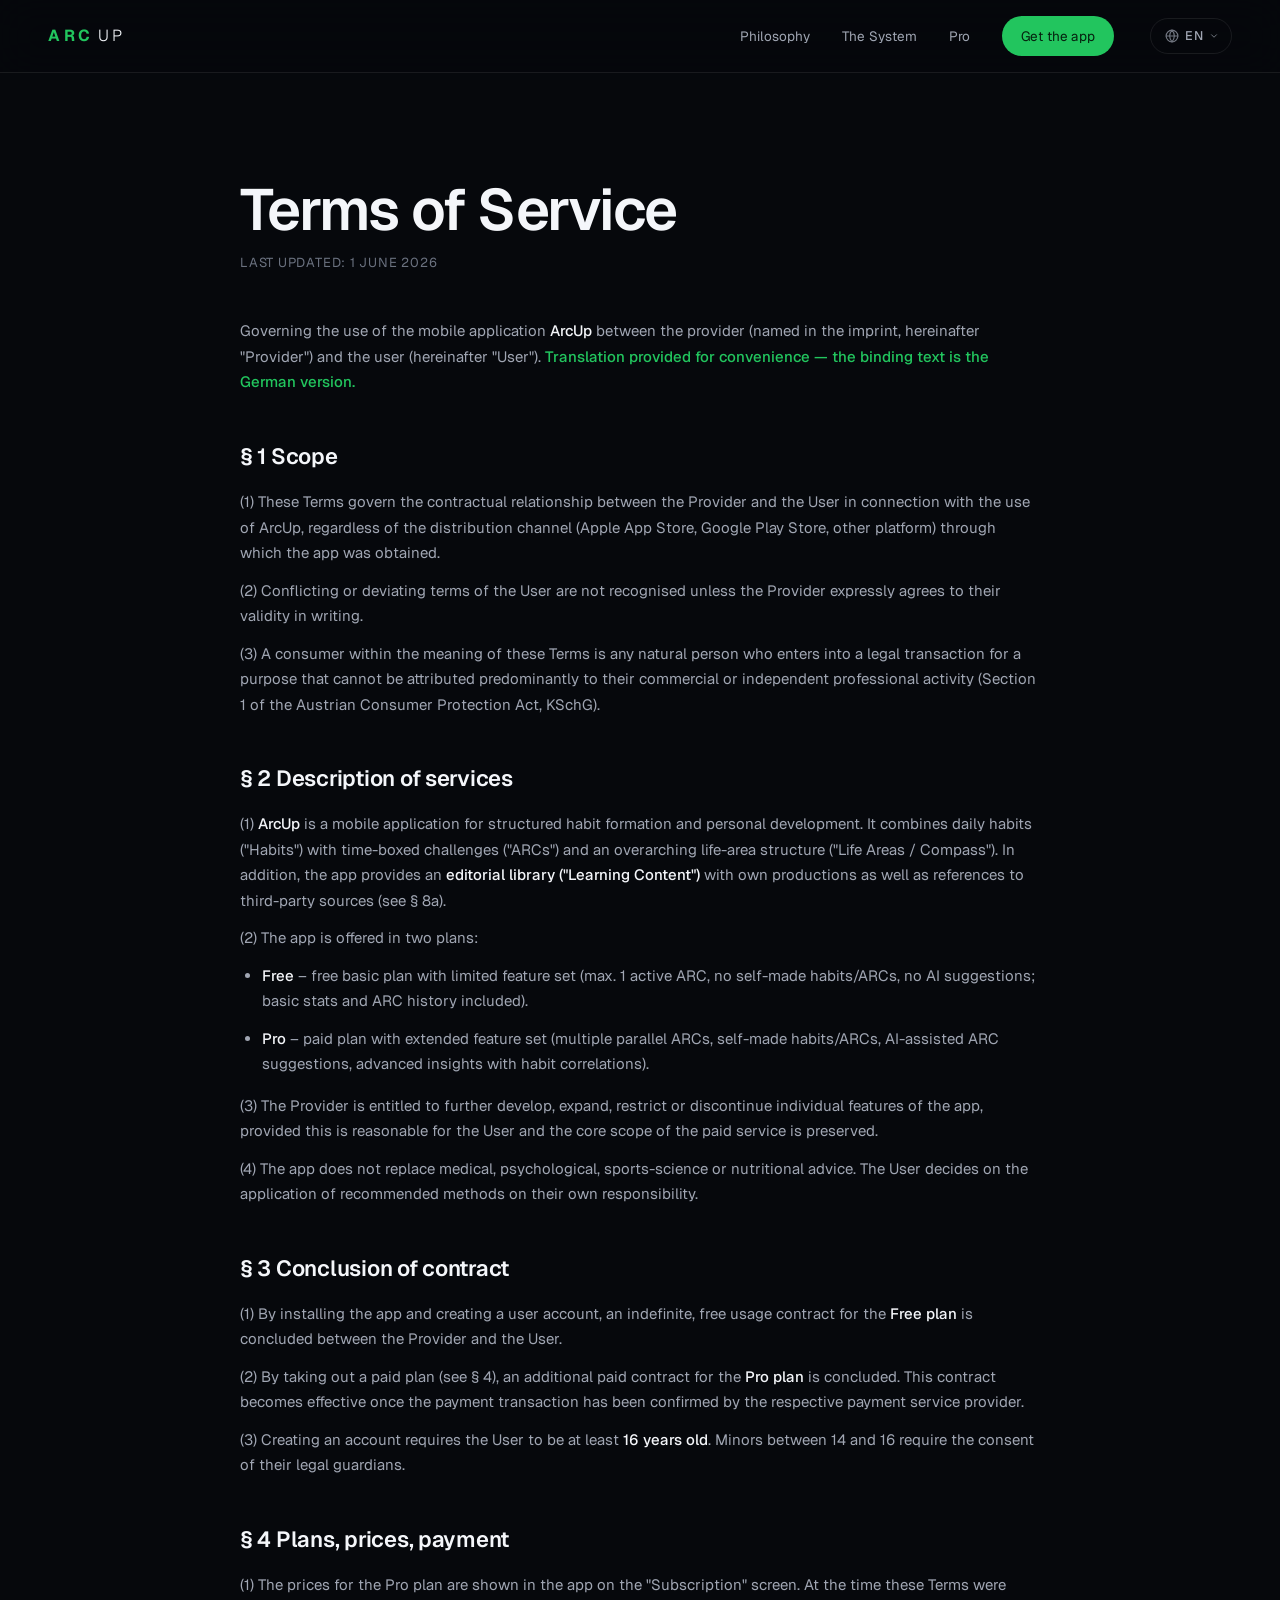
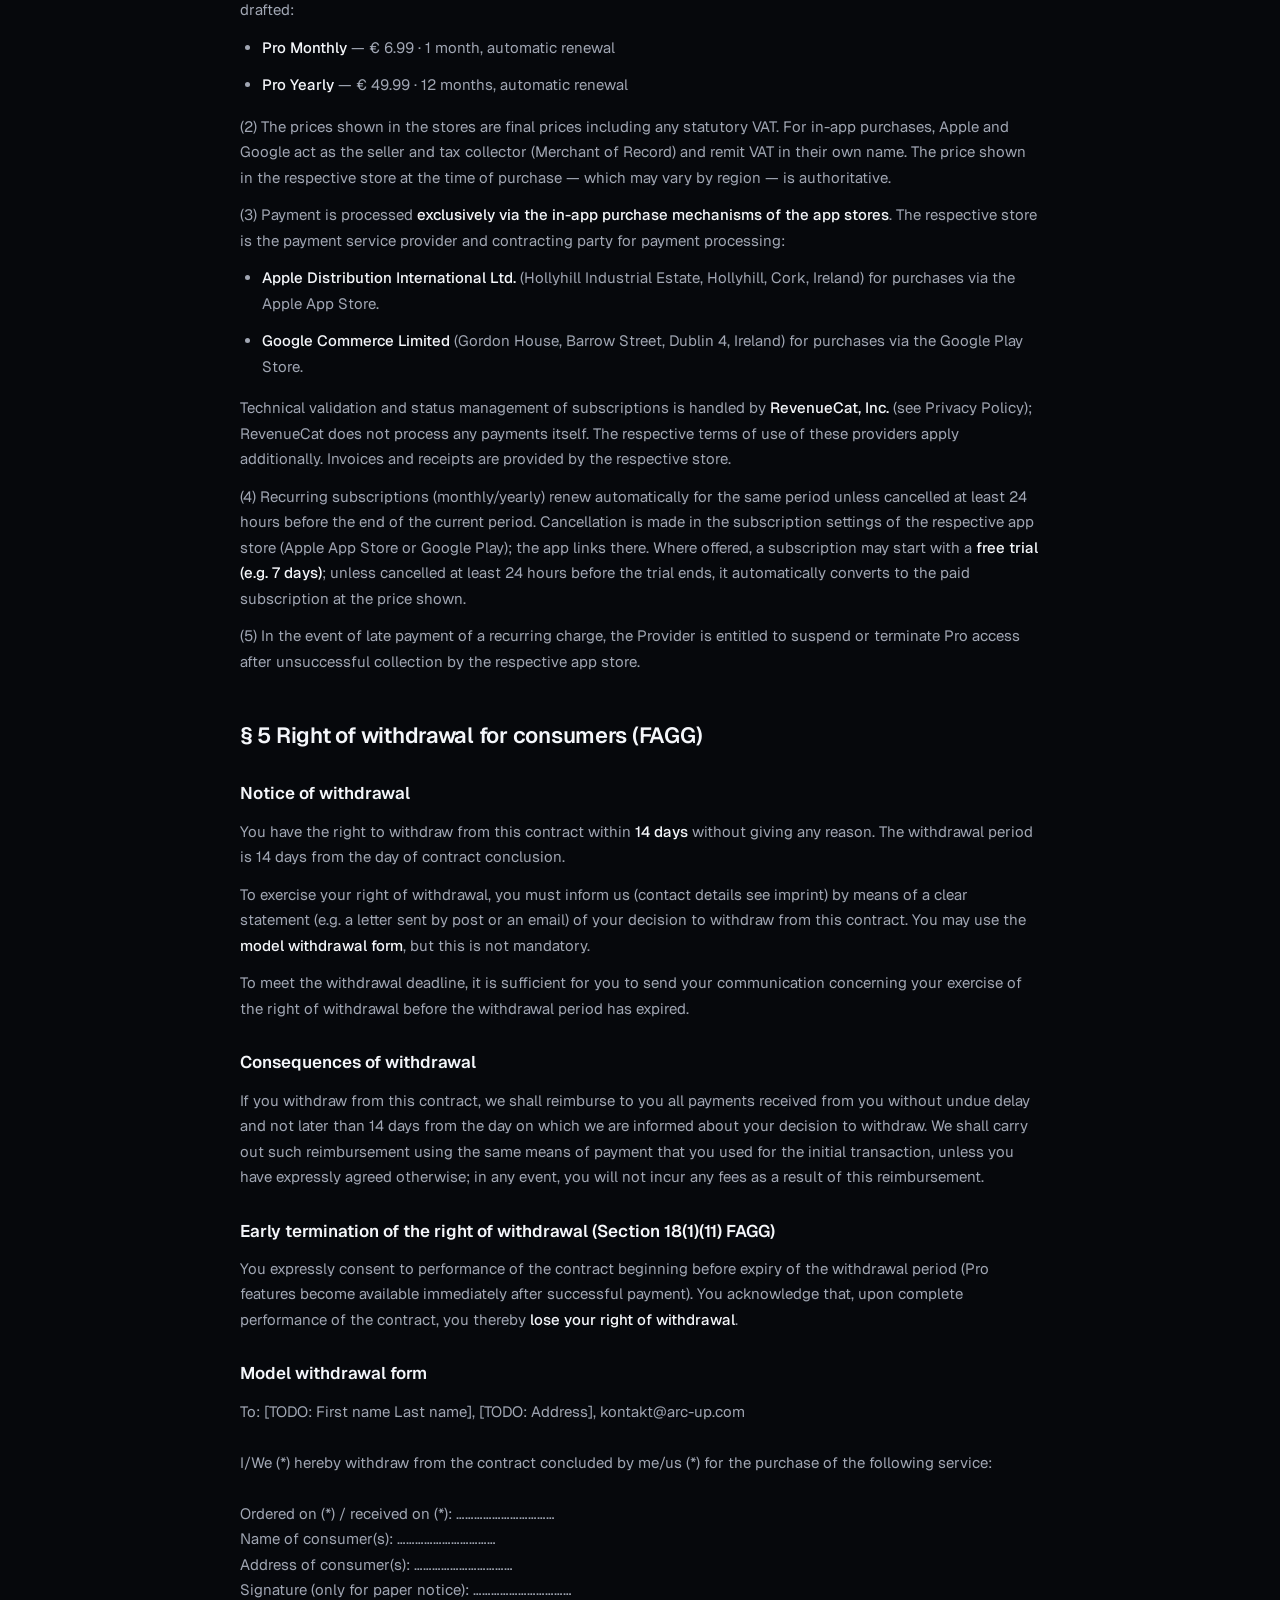
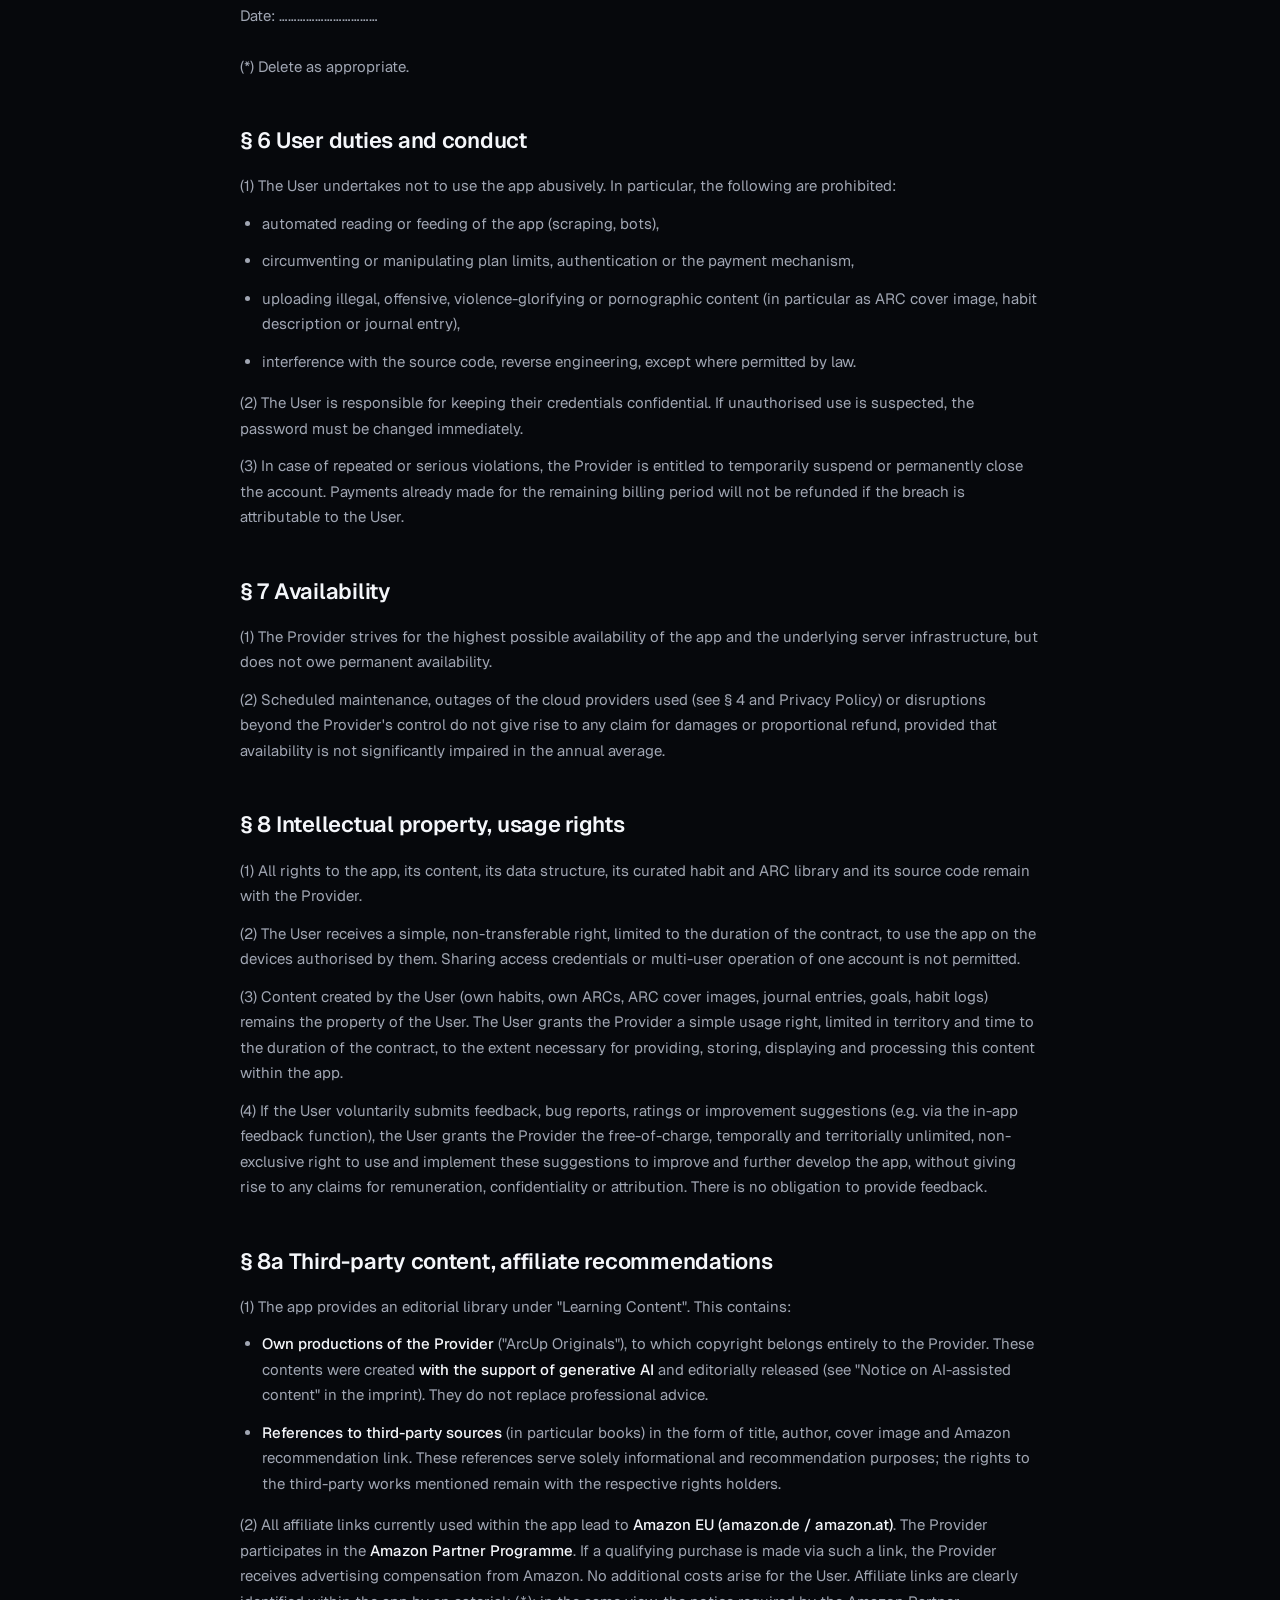
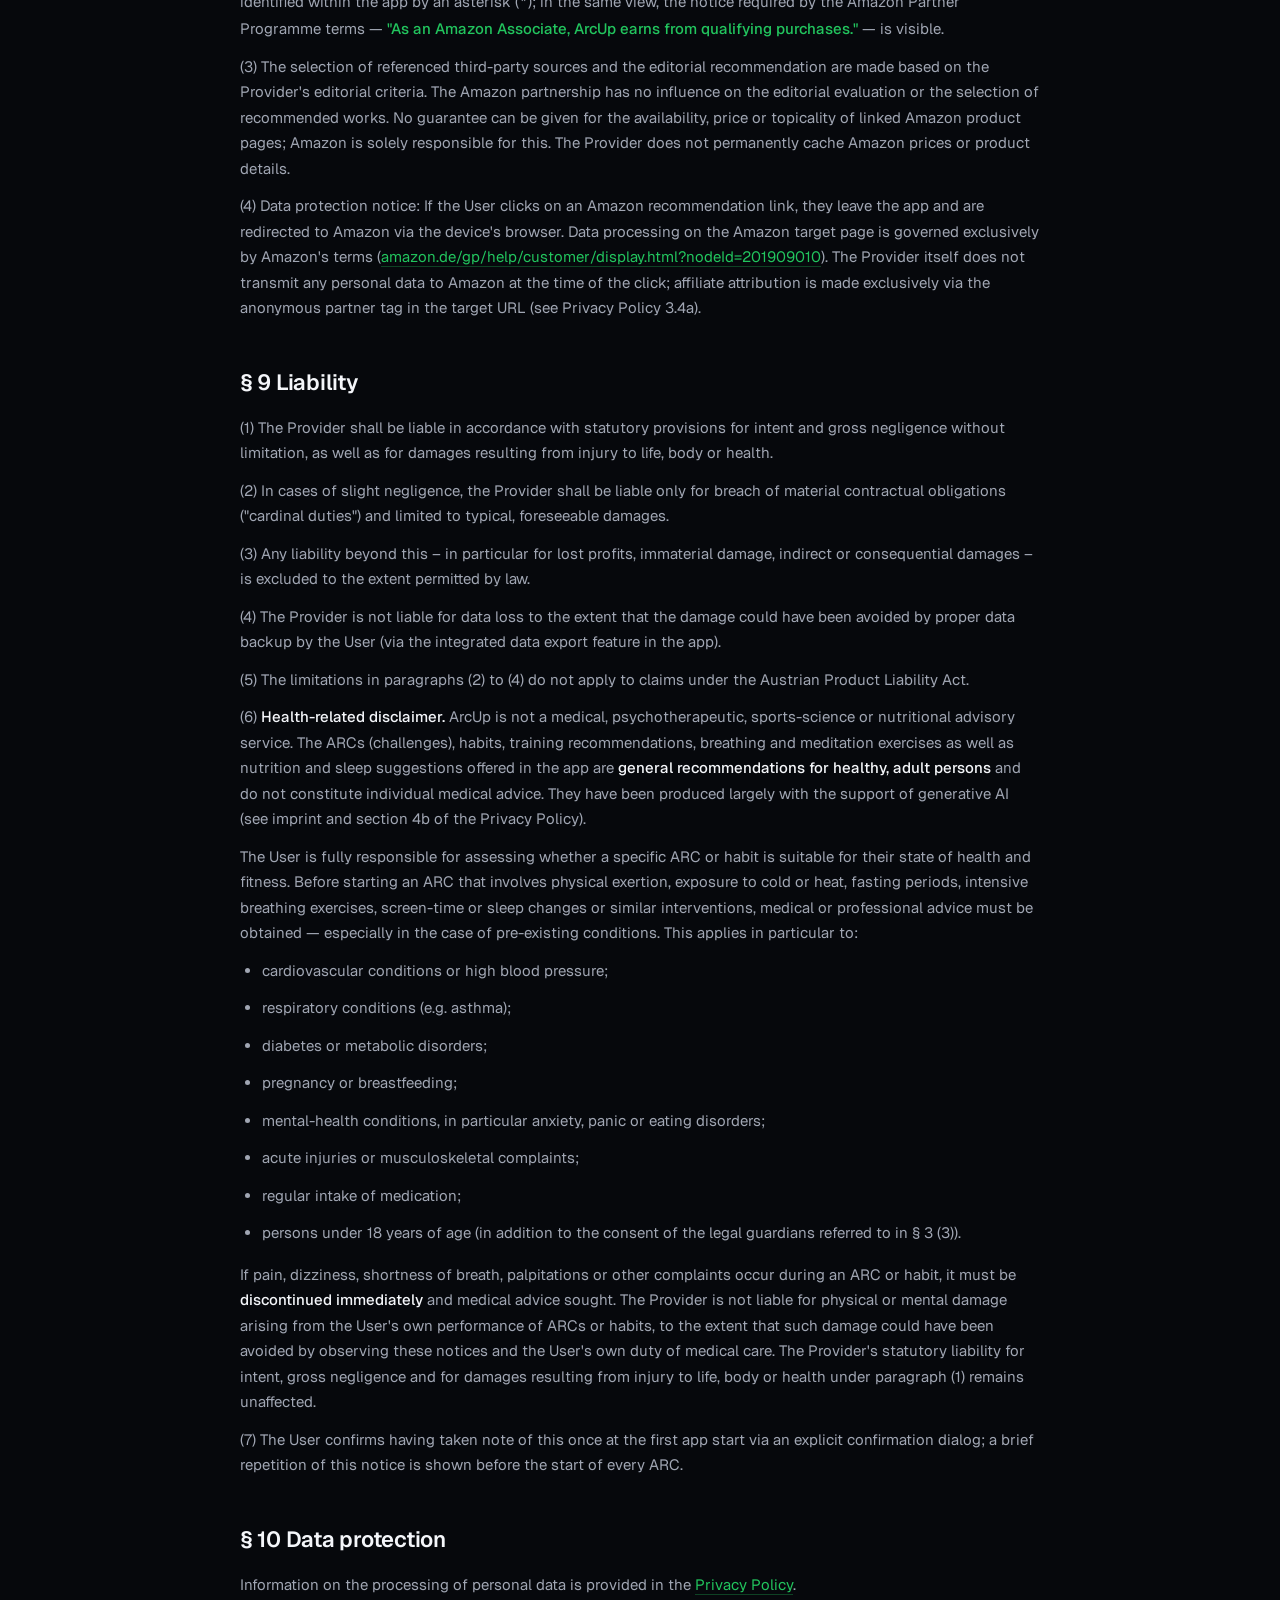
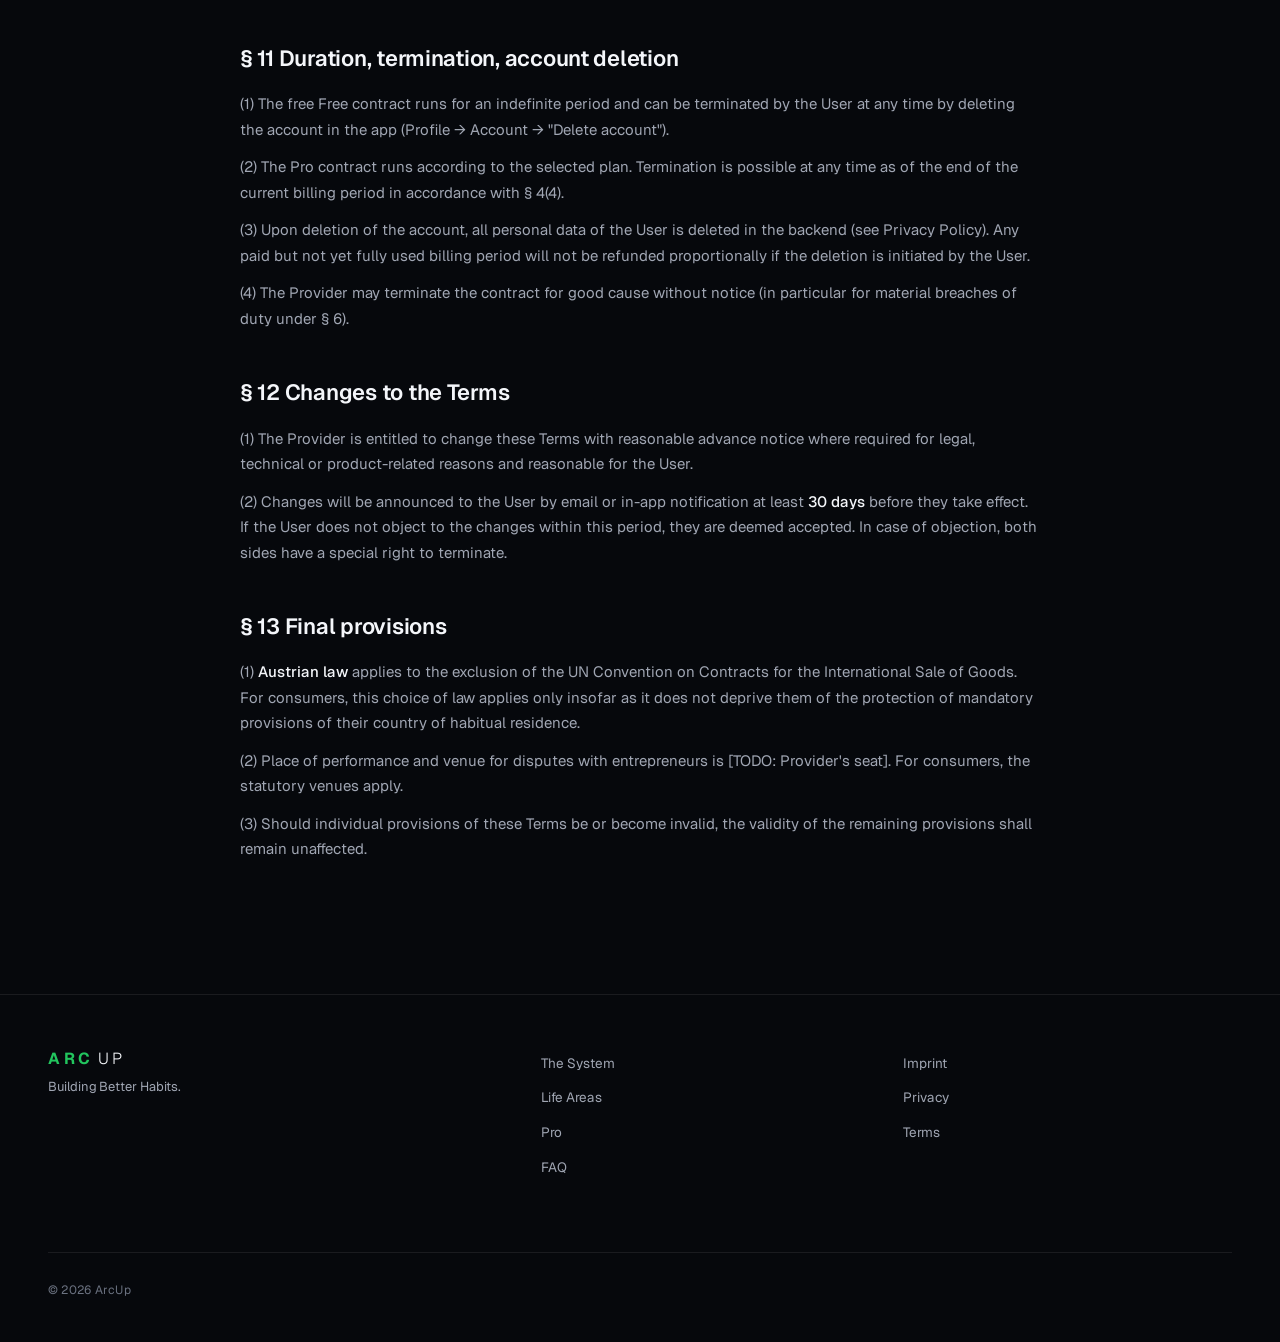
==== agb.html @ 56b64036 "Legal updates" ====
<!DOCTYPE html>
<html lang="de" data-i18n-title="title.agb">
<head>
  <meta charset="UTF-8" />
  <meta name="viewport" content="width=device-width, initial-scale=1.0" />
  <script>(function(){try{var s=['de','en','es','fr','it'],l=localStorage.getItem('arcup-lang')||(navigator.language||'de').slice(0,2).toLowerCase();document.documentElement.lang=s.indexOf(l)>-1?l:'de';}catch(e){}})();</script>
  <title>AGB — ArcUp</title>
  <meta name="robots" content="noindex" />
  <link rel="icon" href="/favicon.ico" sizes="any" />
  <link rel="icon" type="image/png" href="assets/favicon.png?v=2" />
  <link rel="apple-touch-icon" href="assets/icon.png?v=2" />
  <link rel="preconnect" href="https://fonts.googleapis.com" />
  <link rel="preconnect" href="https://fonts.gstatic.com" crossorigin />
  <link href="https://fonts.googleapis.com/css2?family=Geist:wght@100..900&display=swap" rel="stylesheet" />
  <link rel="stylesheet" href="css/styles.css" />
  <link rel="stylesheet" href="css/i18n.css" />
</head>
<body>

<nav id="nav" class="scrolled">
  <div class="container nav-inner">
    <a href="index.html" class="nav-brand" data-i18n-attr-aria-label="nav.home" aria-label="ArcUp Startseite">
      <span class="brand-mark">
        <span class="brand-arc">ARC</span><span class="brand-up">UP</span>
      </span>
    </a>
    <ul class="nav-links" id="navLinks">
      <li><a href="index.html#philosophy" data-i18n="nav.philosophy">Philosophie</a></li>
      <li><a href="index.html#system" data-i18n="nav.system">Das System</a></li>
      <li><a href="index.html#pricing" data-i18n="nav.pricing">Pro</a></li>
      <li><a href="index.html#download" class="btn btn-pill" data-i18n="nav.download">App laden</a></li>
      <li><div data-lang-switcher></div></li>
    </ul>
    <button class="nav-toggle" id="navToggle" data-i18n-attr-aria-label="nav.menu" aria-label="Menü öffnen">
      <span></span><span></span><span></span>
    </button>
  </div>
</nav>

<main class="container">
  <div class="legal-page">
    <h1 data-i18n="legal.agb.title">Allgemeine Geschäftsbedingungen</h1>
    <p class="last-updated" data-i18n="legal.lastUpdated">Stand: 1. Juni 2026</p>

    <p class="legal-fallback-notice" data-i18n="legal.fallbackNotice"></p>

    <!-- ════════════ DE ════════════ -->
    <section data-lang-section="de">
      <p>
        Für die Nutzung der mobilen Anwendung <strong>ArcUp</strong> zwischen dem Anbieter
        (im Impressum genannt, im Folgenden „Anbieter") und dem Nutzer (im Folgenden „Nutzer").
      </p>

      <h2>§ 1 Geltungsbereich</h2>
      <p>
        (1) Diese AGB regeln das Vertragsverhältnis zwischen dem Anbieter und dem Nutzer
        im Zusammenhang mit der Nutzung von ArcUp, unabhängig davon, über welchen Vertriebsweg
        (Apple App Store, Google Play Store, sonstige Plattform) die App bezogen wurde.
      </p>
      <p>
        (2) Entgegenstehende oder von diesen AGB abweichende Bedingungen des Nutzers werden
        nicht anerkannt, es sei denn, der Anbieter stimmt ihrer Geltung ausdrücklich
        schriftlich zu.
      </p>
      <p>
        (3) Verbraucher im Sinne dieser AGB ist jede natürliche Person, die ein Rechtsgeschäft
        zu einem Zweck abschließt, der weder ihrer gewerblichen noch ihrer selbständigen
        beruflichen Tätigkeit zugerechnet werden kann (§ 1 KSchG).
      </p>

      <h2>§ 2 Leistungsbeschreibung</h2>
      <p>
        (1) <strong>ArcUp</strong> ist eine mobile Anwendung für strukturierte Gewohnheitsbildung
        und persönliche Entwicklung. Sie verbindet tägliche Gewohnheiten („Habits") mit zeitlich
        begrenzten Herausforderungen („ARCs") und einer übergeordneten Lebensbereichs-Struktur
        („Life Areas / Compass"). Ergänzend stellt die App eine
        <strong>redaktionelle Bibliothek („Lerninhalte")</strong> mit Eigenproduktionen sowie
        referenzierten Drittquellen bereit (siehe § 8a).
      </p>
      <p>(2) Die App wird in zwei Tarifen angeboten:</p>
      <ul>
        <li><strong>Free</strong> – kostenloser Basistarif mit eingeschränktem Funktionsumfang (max. 1 aktiver ARC, keine selbst erstellten Habits/ARCs, keine KI-Vorschläge; Basis-Statistiken und ARC-Verlauf enthalten).</li>
        <li><strong>Pro</strong> – kostenpflichtiger Tarif mit erweitertem Funktionsumfang (mehrere parallele ARCs, selbst erstellte Habits/ARCs, KI-gestützte ARC-Vorschläge, erweiterte Insights mit Gewohnheits-Korrelationen).</li>
      </ul>
      <p>
        (3) Der Anbieter ist berechtigt, den Funktionsumfang der App weiterzuentwickeln, zu
        erweitern, einzuschränken oder einzelne Funktionen einzustellen, sofern dies dem
        Nutzer zumutbar ist und der Kernumfang der entgeltlichen Leistung erhalten bleibt.
      </p>
      <p>
        (4) Die App ersetzt keine medizinische, psychologische, sportwissenschaftliche oder
        ernährungswissenschaftliche Beratung. Der Nutzer entscheidet eigenverantwortlich
        über die Anwendung empfohlener Methoden.
      </p>

      <h2>§ 3 Vertragsschluss</h2>
      <p>
        (1) Mit der Installation und der Anlage eines Nutzerkontos kommt zwischen dem Anbieter
        und dem Nutzer ein unbefristeter, unentgeltlicher Nutzungsvertrag über den
        <strong>Free-Tarif</strong> zustande.
      </p>
      <p>
        (2) Mit Abschluss eines kostenpflichtigen Tarifs (siehe § 4) kommt ein zusätzlicher
        entgeltlicher Vertrag über den <strong>Pro-Tarif</strong> zustande. Dieser Vertrag
        wird wirksam, sobald die Zahlungstransaktion vom jeweiligen Zahlungsdienstleister
        bestätigt wurde.
      </p>
      <p>
        (3) Voraussetzung für die Anlage eines Kontos ist die Vollendung des
        <strong>16. Lebensjahres</strong>. Minderjährige zwischen 14 und 16 Jahren benötigen
        die Zustimmung ihrer Erziehungsberechtigten.
      </p>

      <h2>§ 4 Tarife, Preise, Zahlung</h2>
      <p>
        (1) Die Preise des Pro-Tarifs sind in der App im Bildschirm „Subscription" ausgewiesen.
        Stand bei Vertragserstellung dieser AGB:
      </p>
      <ul>
        <li><strong>Pro Monat</strong> — € 6,99 · 1 Monat, automatische Verlängerung</li>
        <li><strong>Pro Jahr</strong> — € 49,99 · 12 Monate, automatische Verlängerung</li>
      </ul>
      <p>
        (2) Die in den Stores angezeigten Preise sind Endpreise inkl. der jeweils gesetzlich
        anfallenden Umsatzsteuer. Apple bzw. Google treten beim In-App-Kauf als Verkäufer und
        Steuereinbehalter (Merchant of Record) auf und führen die Umsatzsteuer im eigenen Namen ab.
        Maßgeblich ist der zum Kaufzeitpunkt im jeweiligen Store ausgewiesene, ggf. regional
        abweichende Preis.
      </p>
      <p>(3) Die Zahlung erfolgt <strong>ausschließlich über die In-App-Kauf-Mechanismen der App Stores</strong>. Zahlungsdienstleister und Vertragspartner für die Zahlungsabwicklung ist der jeweilige Store:</p>
      <ul>
        <li><strong>Apple Distribution International Ltd.</strong> (Hollyhill Industrial Estate, Hollyhill, Cork, Irland) bei Käufen über den Apple App Store.</li>
        <li><strong>Google Commerce Limited</strong> (Gordon House, Barrow Street, Dublin 4, Irland) bei Käufen über den Google Play Store.</li>
      </ul>
      <p>
        Die technische Validierung und Statusverwaltung der Abonnements erfolgt über
        <strong>RevenueCat, Inc.</strong> (siehe Datenschutzerklärung); RevenueCat wickelt selbst
        keine Zahlungen ab. Es gelten zusätzlich die jeweiligen Nutzungsbedingungen dieser Anbieter.
        Rechnungen und Belege werden vom jeweiligen Store bereitgestellt.
      </p>
      <p>
        (4) Bei wiederkehrenden Abonnements (Monat/Jahr) verlängert sich der Vertrag automatisch
        um die gleiche Laufzeit, sofern er nicht spätestens 24 Stunden vor Ende der laufenden
        Periode gekündigt wird. Die Kündigung erfolgt in den Abonnement-Einstellungen des jeweiligen
        App Stores (Apple App Store bzw. Google Play); die App verlinkt dorthin. Sofern angeboten,
        kann ein Abonnement mit einer <strong>kostenlosen Testphase (z. B. 7 Tage)</strong> beginnen;
        wird nicht spätestens 24 Stunden vor Ende der Testphase gekündigt, geht diese automatisch in
        das kostenpflichtige Abonnement zum angezeigten Preis über.
      </p>
      <p>
        (5) Bei Zahlungsverzug einer wiederkehrenden Zahlung ist der Anbieter berechtigt, den
        Pro-Zugang nach erfolglosem Einzug durch den jeweiligen App Store zu pausieren oder zu
        beenden.
      </p>

      <h2>§ 5 Widerrufsrecht für Verbraucher (FAGG)</h2>
      <h3>Widerrufsbelehrung</h3>
      <p>
        Sie haben das Recht, binnen <strong>14 Tagen</strong> ohne Angabe von Gründen diesen
        Vertrag zu widerrufen. Die Widerrufsfrist beträgt 14 Tage ab dem Tag des Vertragsabschlusses.
      </p>
      <p>
        Um Ihr Widerrufsrecht auszuüben, müssen Sie uns (Kontaktdaten siehe Impressum) mittels
        einer eindeutigen Erklärung (z. B. ein mit der Post versandter Brief oder eine E-Mail)
        über Ihren Entschluss, diesen Vertrag zu widerrufen, informieren. Sie können dafür
        das <strong>Muster-Widerrufsformular</strong> verwenden, das jedoch nicht vorgeschrieben ist.
      </p>
      <p>
        Zur Wahrung der Widerrufsfrist reicht es aus, dass Sie die Mitteilung über die Ausübung
        des Widerrufsrechts vor Ablauf der Widerrufsfrist absenden.
      </p>

      <h3>Folgen des Widerrufs</h3>
      <p>
        Wenn Sie diesen Vertrag widerrufen, haben wir Ihnen alle Zahlungen, die wir von Ihnen
        erhalten haben, unverzüglich und spätestens binnen 14 Tagen ab dem Tag zurückzuzahlen,
        an dem die Mitteilung über Ihren Widerruf bei uns eingegangen ist. Für diese Rückzahlung
        verwenden wir dasselbe Zahlungsmittel, das Sie bei der ursprünglichen Transaktion
        eingesetzt haben, es sei denn, mit Ihnen wurde ausdrücklich etwas anderes vereinbart;
        in keinem Fall werden Ihnen wegen dieser Rückzahlung Entgelte berechnet.
      </p>

      <h3>Vorzeitiges Erlöschen des Widerrufsrechts (§ 18 Abs. 1 Z 11 FAGG)</h3>
      <p>
        Sie willigen ausdrücklich ein, dass mit der Ausführung des Vertrags vor Ablauf der
        Widerrufsfrist begonnen wird (Bereitstellung der Pro-Funktionen unmittelbar nach
        erfolgreicher Zahlung). Sie nehmen zur Kenntnis, dass Sie hierdurch mit vollständiger
        Vertragserfüllung <strong>Ihr Widerrufsrecht verlieren</strong>.
      </p>

      <h3>Muster-Widerrufsformular</h3>
      <p>
        An: [TODO: Vorname Nachname], [TODO: Adresse], kontakt@arc-up.com<br /><br />
        Hiermit widerrufe(n) ich/wir (*) den von mir/uns (*) abgeschlossenen Vertrag über den
        Kauf der folgenden Dienstleistung:<br /><br />
        Bestellt am (*) / erhalten am (*): ……………………………<br />
        Name des/der Verbraucher(s): ……………………………<br />
        Anschrift des/der Verbraucher(s): ……………………………<br />
        Unterschrift (nur bei Mitteilung auf Papier): ……………………………<br />
        Datum: ……………………………<br /><br />
        (*) Unzutreffendes streichen.
      </p>

      <h2>§ 6 Pflichten und Verhalten des Nutzers</h2>
      <p>(1) Der Nutzer verpflichtet sich, die App nicht missbräuchlich zu nutzen. Untersagt sind insbesondere:</p>
      <ul>
        <li>automatisiertes Auslesen oder Bespielen der App (Scraping, Bots),</li>
        <li>Umgehung oder Manipulation der Tarif-Limits, der Authentifizierung oder der Zahlungsmechanik,</li>
        <li>Hochladen rechtswidriger, beleidigender, gewaltverherrlichender oder pornografischer Inhalte (insbesondere als ARC-Coverbild, Habit-Beschreibung oder Journal-Eintrag),</li>
        <li>Eingriffe in den Quellcode, Reverse Engineering, soweit nicht gesetzlich erlaubt.</li>
      </ul>
      <p>
        (2) Der Nutzer ist verantwortlich für die Geheimhaltung seiner Zugangsdaten. Bei
        Verdacht auf unbefugte Nutzung ist das Passwort umgehend zu ändern.
      </p>
      <p>
        (3) Bei wiederholten oder schwerwiegenden Verstößen ist der Anbieter berechtigt, das
        Konto vorübergehend zu sperren oder dauerhaft zu schließen. Bereits geleistete Zahlungen
        für den verbleibenden Abrechnungszeitraum werden in diesem Fall nicht erstattet, soweit
        der Verstoß dem Nutzer zuzurechnen ist.
      </p>

      <h2>§ 7 Verfügbarkeit</h2>
      <p>
        (1) Der Anbieter strebt eine möglichst hohe Verfügbarkeit der App und der dahinterliegenden
        Server-Infrastruktur an, schuldet jedoch keine ständige Verfügbarkeit.
      </p>
      <p>
        (2) Geplante Wartungsarbeiten, Ausfälle der genutzten Cloud-Dienstleister (siehe § 4
        sowie Datenschutzerklärung) oder Störungen außerhalb des Einflussbereichs des Anbieters
        begründen keinen Anspruch auf Schadensersatz oder anteilige Rückerstattung, sofern die
        Verfügbarkeit im Jahresmittel nicht erheblich beeinträchtigt ist.
      </p>

      <h2>§ 8 Geistiges Eigentum, Nutzungsrechte</h2>
      <p>
        (1) Sämtliche Rechte an der App, ihren Inhalten, ihrer Datenstruktur, ihrer kuratierten
        Habit- und ARC-Bibliothek sowie ihrem Quellcode verbleiben beim Anbieter.
      </p>
      <p>
        (2) Der Nutzer erhält ein einfaches, nicht übertragbares, zeitlich auf die Vertragslaufzeit
        beschränktes Recht zur Nutzung der App auf den von ihm autorisierten Endgeräten. Eine
        Weitergabe der Zugangsdaten oder eine Mehrfachnutzung eines Kontos durch verschiedene
        Personen ist unzulässig.
      </p>
      <p>
        (3) Vom Nutzer selbst erstellte Inhalte (eigene Gewohnheiten, eigene ARCs, ARC-Coverbilder,
        Journal-Einträge, Ziele, Habit-Logs) bleiben im Eigentum des Nutzers. Der Nutzer räumt
        dem Anbieter ein einfaches, räumlich und zeitlich auf die Vertragslaufzeit beschränktes
        Nutzungsrecht ein, soweit dies zur Bereitstellung, Speicherung, Anzeige und Verarbeitung
        dieser Inhalte innerhalb der App erforderlich ist.
      </p>
      <p>
        (4) Reicht der Nutzer freiwillig Feedback, Fehlermeldungen, Bewertungen oder
        Verbesserungsvorschläge ein (etwa über die In-App-Feedback-Funktion), räumt er dem
        Anbieter das unentgeltliche, zeitlich und räumlich unbeschränkte, nicht-exklusive Recht
        ein, diese Anregungen zur Verbesserung und Weiterentwicklung der App zu nutzen und
        umzusetzen, ohne dass hieraus Vergütungs-, Geheimhaltungs- oder Nennungsansprüche des
        Nutzers entstehen. Eine Pflicht zur Abgabe von Feedback besteht nicht.
      </p>

      <h2>§ 8a Inhalte Dritter, Affiliate-Empfehlungen</h2>
      <p>(1) Die App stellt unter „Lerninhalte" eine redaktionelle Bibliothek bereit. Diese enthält:</p>
      <ul>
        <li><strong>Eigenproduktionen des Anbieters</strong> („ArcUp Originals"), die vollständig urheberrechtlich beim Anbieter liegen. Diese Inhalte wurden <strong>mit Unterstützung generativer KI</strong> erstellt und redaktionell freigegeben (siehe „Hinweis auf KI-gestützte Inhalte" im Impressum). Sie ersetzen keine fachliche Beratung.</li>
        <li><strong>Verweise auf Drittquellen</strong> (insbesondere Bücher) in Form von Titel, Autor, Cover-Bild und Amazon-Empfehlungslink. Diese Verweise dienen ausschließlich der Information und Empfehlung; die Rechte an den genannten Drittwerken verbleiben bei den jeweiligen Rechteinhabern.</li>
      </ul>
      <p>
        (2) Sämtliche derzeit innerhalb der App eingesetzten Affiliate-Links führen zu
        <strong>Amazon EU (amazon.de / amazon.at)</strong>. Der Anbieter nimmt am
        <strong>Amazon-Partnerprogramm</strong> teil. Bei einem über einen solchen Link
        zustandekommenden qualifizierten Kauf erhält der Anbieter eine Werbekostenerstattung
        von Amazon. Für den Nutzer entstehen dadurch keine Mehrkosten. Affiliate-Links werden
        in der App durch ein Sternchen (<code>*</code>) klar erkennbar gemacht; in derselben
        Ansicht ist der nach Amazon-Partnerprogramm-Bedingungen erforderliche Hinweis
        <em>„Als Amazon-Partner verdient ArcUp an qualifizierten Käufen."</em> sichtbar.
      </p>
      <p>
        (3) Die Auswahl der referenzierten Drittquellen und die inhaltliche Empfehlung erfolgt
        nach redaktionellen Kriterien des Anbieters. Die Amazon-Partnerschaft hat keinen Einfluss
        auf die inhaltliche Bewertung oder die Auswahl der empfohlenen Werke. Eine Garantie für
        die Verfügbarkeit, den Preis oder die inhaltliche Aktualität der verlinkten
        Amazon-Produktseiten kann nicht übernommen werden; hierfür ist ausschließlich Amazon
        verantwortlich. Der Anbieter speichert keine Amazon-Preise oder -Produktdetails dauerhaft
        zwischen.
      </p>
      <p>
        (4) Datenschutzhinweis: Klickt der Nutzer auf einen Amazon-Empfehlungs-Link, verlässt
        er die App und wird über den Geräte-Browser zu Amazon weitergeleitet. Die Datenverarbeitung
        auf der Amazon-Zielseite richtet sich ausschließlich nach den Bestimmungen von Amazon
        (<a href="https://www.amazon.de/gp/help/customer/display.html?nodeId=201909010" target="_blank" rel="noopener noreferrer">amazon.de/gp/help/customer/display.html?nodeId=201909010</a>).
        Der Anbieter selbst überträgt im Zuge des Klicks keine personenbezogenen Daten an Amazon;
        die Affiliate-Zuordnung erfolgt ausschließlich über den anonymen Partner-Tag in der
        Ziel-URL (vgl. Datenschutzerklärung 3.4a).
      </p>

      <h2>§ 9 Haftung</h2>
      <p>
        (1) Der Anbieter haftet nach Maßgabe der gesetzlichen Vorschriften für Vorsatz und
        grobe Fahrlässigkeit unbeschränkt sowie für Schäden aus der Verletzung des Lebens,
        des Körpers oder der Gesundheit.
      </p>
      <p>
        (2) Bei leichter Fahrlässigkeit haftet der Anbieter nur bei Verletzung wesentlicher
        Vertragspflichten („Kardinalpflichten") und beschränkt auf den vertragstypischen,
        vorhersehbaren Schaden.
      </p>
      <p>
        (3) Eine darüber hinausgehende Haftung – insbesondere für entgangenen Gewinn,
        immateriellen Schaden, indirekte oder Folgeschäden – ist ausgeschlossen, soweit
        gesetzlich zulässig.
      </p>
      <p>
        (4) Der Anbieter haftet nicht für Datenverluste, soweit der Schaden bei ordnungsgemäßer
        Datensicherung durch den Nutzer (über das in der App integrierte Datenexport-Feature)
        vermeidbar gewesen wäre.
      </p>
      <p>
        (5) Die Einschränkungen der Absätze (2) bis (4) gelten nicht für Ansprüche nach dem
        Produkthaftungsgesetz.
      </p>
      <p>
        (6) <strong>Gesundheitsbezogener Haftungsausschluss.</strong> ArcUp ist kein medizinisches,
        psychotherapeutisches, sport- oder ernährungswissenschaftliches Beratungsangebot. Die in
        der App angebotenen ARCs (Challenges), Gewohnheiten, Trainingsempfehlungen, Atem- und
        Meditationsübungen sowie Ernährungs- und Schlafhinweise sind
        <strong>allgemeine Empfehlungen für gesunde, erwachsene Personen</strong> und stellen
        keine individuelle medizinische Beratung dar. Sie wurden überwiegend mit Unterstützung
        generativer KI erstellt (siehe Impressum und 4b der Datenschutzerklärung).
      </p>
      <p>
        Der Nutzer ist vollumfänglich selbst dafür verantwortlich zu beurteilen, ob eine konkrete
        ARC oder Gewohnheit für seinen Gesundheits- und Fitnesszustand geeignet ist. Vor Beginn
        einer ARC, die körperliche Belastung, Kälte- oder Hitzeexposition, Fastenphasen,
        intensive Atemübungen, Bildschirm- oder Schlafänderungen oder ähnliche Interventionen
        umfasst, ist – insbesondere bei Vorerkrankungen – ärztlicher oder fachlicher Rat
        einzuholen. Dies gilt unter anderem bei:
      </p>
      <ul>
        <li>Herz-Kreislauf-Erkrankungen oder Bluthochdruck;</li>
        <li>Atemwegserkrankungen (z. B. Asthma);</li>
        <li>Diabetes oder Stoffwechselerkrankungen;</li>
        <li>Schwangerschaft oder Stillzeit;</li>
        <li>psychischen Erkrankungen, insbesondere Angst-, Panik- oder Essstörungen;</li>
        <li>akuten Verletzungen oder muskuloskelettalen Beschwerden;</li>
        <li>regelmäßiger Medikamenteneinnahme;</li>
        <li>einem Alter unter 18 Jahren (zusätzlich zur in § 3 (3) genannten Zustimmung der Erziehungsberechtigten).</li>
      </ul>
      <p>
        Bei Auftreten von Schmerzen, Schwindel, Atemnot, Herzrasen oder anderen Beschwerden
        während einer ARC oder Gewohnheit ist diese <strong>sofort abzubrechen</strong> und
        ärztlicher Rat einzuholen. Der Anbieter haftet nicht für gesundheitliche oder psychische
        Schäden, die aus der eigenverantwortlichen Durchführung von ARCs oder Habits durch den
        Nutzer entstehen, soweit der Schaden bei Beachtung dieser Hinweise und der ärztlichen
        Sorgfaltspflicht des Nutzers vermeidbar gewesen wäre. Die gesetzliche Haftung des
        Anbieters bei Vorsatz, grober Fahrlässigkeit sowie für Schäden aus der Verletzung des
        Lebens, des Körpers oder der Gesundheit nach Absatz (1) bleibt unberührt.
      </p>
      <p>
        (7) Der Nutzer bestätigt diese Kenntnisnahme einmalig beim ersten App-Start über einen
        ausdrücklichen Bestätigungsdialog; eine kurze Wiederholung dieses Hinweises wird vor
        dem Start jeder ARC angezeigt.
      </p>

      <h2>§ 10 Datenschutz</h2>
      <p>
        Hinweise zur Verarbeitung personenbezogener Daten finden sich in der
        <a href="datenschutz.html">Datenschutzerklärung</a>.
      </p>

      <h2>§ 11 Vertragsdauer, Kündigung, Kontolöschung</h2>
      <p>
        (1) Der unentgeltliche Free-Vertrag läuft auf unbestimmte Zeit und kann vom Nutzer
        jederzeit durch Löschung des Kontos in der App (Profil → Account → „Konto löschen")
        beendet werden.
      </p>
      <p>
        (2) Der Pro-Vertrag läuft je nach gewähltem Tarif. Eine Kündigung ist gemäß § 4 (4)
        jederzeit zum Ende der laufenden Abrechnungsperiode möglich.
      </p>
      <p>
        (3) Mit Löschung des Kontos werden sämtliche personenbezogenen Daten des Nutzers im
        Backend gelöscht (siehe Datenschutzerklärung). Eine etwaige bezahlte, aber noch nicht
        voll genutzte Abrechnungsperiode wird nicht anteilig erstattet, sofern die Löschung
        durch den Nutzer ausgelöst wird.
      </p>
      <p>
        (4) Der Anbieter kann den Vertrag aus wichtigem Grund (insbesondere bei wesentlichen
        Pflichtverletzungen nach § 6) fristlos kündigen.
      </p>

      <h2>§ 12 Änderung der AGB</h2>
      <p>
        (1) Der Anbieter ist berechtigt, diese AGB mit angemessener Vorankündigung zu ändern,
        soweit dies aus rechtlichen, technischen oder produktbezogenen Gründen erforderlich
        ist und dem Nutzer zumutbar ist.
      </p>
      <p>
        (2) Änderungen werden dem Nutzer per E-Mail oder per In-App-Benachrichtigung mit einer
        Frist von mindestens <strong>30 Tagen</strong> vor Inkrafttreten angekündigt. Widerspricht
        der Nutzer den Änderungen nicht binnen dieser Frist, gelten sie als angenommen. Im
        Widerspruchsfall steht beiden Seiten ein Sonderkündigungsrecht zu.
      </p>

      <h2>§ 13 Schlussbestimmungen</h2>
      <p>
        (1) Es gilt <strong>österreichisches Recht</strong> unter Ausschluss des UN-Kaufrechts.
        Für Verbraucher gilt diese Rechtswahl nur insoweit, als ihnen dadurch nicht der Schutz
        zwingender Bestimmungen ihres gewöhnlichen Aufenthaltsstaates entzogen wird.
      </p>
      <p>
        (2) Erfüllungsort und Gerichtsstand für Streitigkeiten mit Unternehmern ist
        [TODO: Sitz des Anbieters]. Für Verbraucher gelten die gesetzlichen Gerichtsstände.
      </p>
      <p>
        (3) Sollten einzelne Bestimmungen dieser AGB unwirksam sein oder werden, bleibt die
        Wirksamkeit der übrigen Bestimmungen unberührt.
      </p>
    </section>

    <!-- ════════════ EN ════════════ -->
    <section data-lang-section="en">
      <p>
        Governing the use of the mobile application <strong>ArcUp</strong> between the
        provider (named in the imprint, hereinafter "Provider") and the user (hereinafter "User").
        <em>Translation provided for convenience — the binding text is the German version.</em>
      </p>

      <h2>§ 1 Scope</h2>
      <p>
        (1) These Terms govern the contractual relationship between the Provider and the User
        in connection with the use of ArcUp, regardless of the distribution channel (Apple App
        Store, Google Play Store, other platform) through which the app was obtained.
      </p>
      <p>
        (2) Conflicting or deviating terms of the User are not recognised unless the Provider
        expressly agrees to their validity in writing.
      </p>
      <p>
        (3) A consumer within the meaning of these Terms is any natural person who enters into
        a legal transaction for a purpose that cannot be attributed predominantly to their
        commercial or independent professional activity (Section 1 of the Austrian Consumer
        Protection Act, KSchG).
      </p>

      <h2>§ 2 Description of services</h2>
      <p>
        (1) <strong>ArcUp</strong> is a mobile application for structured habit formation and
        personal development. It combines daily habits ("Habits") with time-boxed challenges
        ("ARCs") and an overarching life-area structure ("Life Areas / Compass"). In addition,
        the app provides an <strong>editorial library ("Learning Content")</strong> with own
        productions as well as references to third-party sources (see § 8a).
      </p>
      <p>(2) The app is offered in two plans:</p>
      <ul>
        <li><strong>Free</strong> – free basic plan with limited feature set (max. 1 active ARC, no self-made habits/ARCs, no AI suggestions; basic stats and ARC history included).</li>
        <li><strong>Pro</strong> – paid plan with extended feature set (multiple parallel ARCs, self-made habits/ARCs, AI-assisted ARC suggestions, advanced insights with habit correlations).</li>
      </ul>
      <p>
        (3) The Provider is entitled to further develop, expand, restrict or discontinue
        individual features of the app, provided this is reasonable for the User and the core
        scope of the paid service is preserved.
      </p>
      <p>
        (4) The app does not replace medical, psychological, sports-science or nutritional
        advice. The User decides on the application of recommended methods on their own
        responsibility.
      </p>

      <h2>§ 3 Conclusion of contract</h2>
      <p>
        (1) By installing the app and creating a user account, an indefinite, free usage
        contract for the <strong>Free plan</strong> is concluded between the Provider and the User.
      </p>
      <p>
        (2) By taking out a paid plan (see § 4), an additional paid contract for the
        <strong>Pro plan</strong> is concluded. This contract becomes effective once the
        payment transaction has been confirmed by the respective payment service provider.
      </p>
      <p>
        (3) Creating an account requires the User to be at least <strong>16 years old</strong>.
        Minors between 14 and 16 require the consent of their legal guardians.
      </p>

      <h2>§ 4 Plans, prices, payment</h2>
      <p>
        (1) The prices for the Pro plan are shown in the app on the "Subscription" screen.
        At the time these Terms were drafted:
      </p>
      <ul>
        <li><strong>Pro Monthly</strong> — € 6.99 · 1 month, automatic renewal</li>
        <li><strong>Pro Yearly</strong> — € 49.99 · 12 months, automatic renewal</li>
      </ul>
      <p>
        (2) The prices shown in the stores are final prices including any statutory VAT. For
        in-app purchases, Apple and Google act as the seller and tax collector (Merchant of
        Record) and remit VAT in their own name. The price shown in the respective store at the
        time of purchase — which may vary by region — is authoritative.
      </p>
      <p>(3) Payment is processed <strong>exclusively via the in-app purchase mechanisms of the app stores</strong>. The respective store is the payment service provider and contracting party for payment processing:</p>
      <ul>
        <li><strong>Apple Distribution International Ltd.</strong> (Hollyhill Industrial Estate, Hollyhill, Cork, Ireland) for purchases via the Apple App Store.</li>
        <li><strong>Google Commerce Limited</strong> (Gordon House, Barrow Street, Dublin 4, Ireland) for purchases via the Google Play Store.</li>
      </ul>
      <p>
        Technical validation and status management of subscriptions is handled by
        <strong>RevenueCat, Inc.</strong> (see Privacy Policy); RevenueCat does not process any
        payments itself. The respective terms of use of these providers apply additionally.
        Invoices and receipts are provided by the respective store.
      </p>
      <p>
        (4) Recurring subscriptions (monthly/yearly) renew automatically for the same period
        unless cancelled at least 24 hours before the end of the current period. Cancellation is
        made in the subscription settings of the respective app store (Apple App Store or Google
        Play); the app links there. Where offered, a subscription may start with a <strong>free
        trial (e.g. 7 days)</strong>; unless cancelled at least 24 hours before the trial ends, it
        automatically converts to the paid subscription at the price shown.
      </p>
      <p>
        (5) In the event of late payment of a recurring charge, the Provider is entitled to
        suspend or terminate Pro access after unsuccessful collection by the respective app store.
      </p>

      <h2>§ 5 Right of withdrawal for consumers (FAGG)</h2>
      <h3>Notice of withdrawal</h3>
      <p>
        You have the right to withdraw from this contract within <strong>14 days</strong>
        without giving any reason. The withdrawal period is 14 days from the day of contract
        conclusion.
      </p>
      <p>
        To exercise your right of withdrawal, you must inform us (contact details see imprint)
        by means of a clear statement (e.g. a letter sent by post or an email) of your decision
        to withdraw from this contract. You may use the <strong>model withdrawal form</strong>,
        but this is not mandatory.
      </p>
      <p>
        To meet the withdrawal deadline, it is sufficient for you to send your communication
        concerning your exercise of the right of withdrawal before the withdrawal period has
        expired.
      </p>

      <h3>Consequences of withdrawal</h3>
      <p>
        If you withdraw from this contract, we shall reimburse to you all payments received
        from you without undue delay and not later than 14 days from the day on which we are
        informed about your decision to withdraw. We shall carry out such reimbursement using
        the same means of payment that you used for the initial transaction, unless you have
        expressly agreed otherwise; in any event, you will not incur any fees as a result of
        this reimbursement.
      </p>

      <h3>Early termination of the right of withdrawal (Section 18(1)(11) FAGG)</h3>
      <p>
        You expressly consent to performance of the contract beginning before expiry of the
        withdrawal period (Pro features become available immediately after successful payment).
        You acknowledge that, upon complete performance of the contract, you thereby
        <strong>lose your right of withdrawal</strong>.
      </p>

      <h3>Model withdrawal form</h3>
      <p>
        To: [TODO: First name Last name], [TODO: Address], kontakt@arc-up.com<br /><br />
        I/We (*) hereby withdraw from the contract concluded by me/us (*) for the purchase of
        the following service:<br /><br />
        Ordered on (*) / received on (*): ……………………………<br />
        Name of consumer(s): ……………………………<br />
        Address of consumer(s): ……………………………<br />
        Signature (only for paper notice): ……………………………<br />
        Date: ……………………………<br /><br />
        (*) Delete as appropriate.
      </p>

      <h2>§ 6 User duties and conduct</h2>
      <p>(1) The User undertakes not to use the app abusively. In particular, the following are prohibited:</p>
      <ul>
        <li>automated reading or feeding of the app (scraping, bots),</li>
        <li>circumventing or manipulating plan limits, authentication or the payment mechanism,</li>
        <li>uploading illegal, offensive, violence-glorifying or pornographic content (in particular as ARC cover image, habit description or journal entry),</li>
        <li>interference with the source code, reverse engineering, except where permitted by law.</li>
      </ul>
      <p>
        (2) The User is responsible for keeping their credentials confidential. If unauthorised
        use is suspected, the password must be changed immediately.
      </p>
      <p>
        (3) In case of repeated or serious violations, the Provider is entitled to temporarily
        suspend or permanently close the account. Payments already made for the remaining
        billing period will not be refunded if the breach is attributable to the User.
      </p>

      <h2>§ 7 Availability</h2>
      <p>
        (1) The Provider strives for the highest possible availability of the app and the
        underlying server infrastructure, but does not owe permanent availability.
      </p>
      <p>
        (2) Scheduled maintenance, outages of the cloud providers used (see § 4 and Privacy
        Policy) or disruptions beyond the Provider's control do not give rise to any claim
        for damages or proportional refund, provided that availability is not significantly
        impaired in the annual average.
      </p>

      <h2>§ 8 Intellectual property, usage rights</h2>
      <p>
        (1) All rights to the app, its content, its data structure, its curated habit and ARC
        library and its source code remain with the Provider.
      </p>
      <p>
        (2) The User receives a simple, non-transferable right, limited to the duration of the
        contract, to use the app on the devices authorised by them. Sharing access credentials
        or multi-user operation of one account is not permitted.
      </p>
      <p>
        (3) Content created by the User (own habits, own ARCs, ARC cover images, journal
        entries, goals, habit logs) remains the property of the User. The User grants the
        Provider a simple usage right, limited in territory and time to the duration of the
        contract, to the extent necessary for providing, storing, displaying and processing
        this content within the app.
      </p>
      <p>
        (4) If the User voluntarily submits feedback, bug reports, ratings or improvement
        suggestions (e.g. via the in-app feedback function), the User grants the Provider the
        free-of-charge, temporally and territorially unlimited, non-exclusive right to use and
        implement these suggestions to improve and further develop the app, without giving rise
        to any claims for remuneration, confidentiality or attribution. There is no obligation
        to provide feedback.
      </p>

      <h2>§ 8a Third-party content, affiliate recommendations</h2>
      <p>(1) The app provides an editorial library under "Learning Content". This contains:</p>
      <ul>
        <li><strong>Own productions of the Provider</strong> ("ArcUp Originals"), to which copyright belongs entirely to the Provider. These contents were created <strong>with the support of generative AI</strong> and editorially released (see "Notice on AI-assisted content" in the imprint). They do not replace professional advice.</li>
        <li><strong>References to third-party sources</strong> (in particular books) in the form of title, author, cover image and Amazon recommendation link. These references serve solely informational and recommendation purposes; the rights to the third-party works mentioned remain with the respective rights holders.</li>
      </ul>
      <p>
        (2) All affiliate links currently used within the app lead to
        <strong>Amazon EU (amazon.de / amazon.at)</strong>. The Provider participates in the
        <strong>Amazon Partner Programme</strong>. If a qualifying purchase is made via such a
        link, the Provider receives advertising compensation from Amazon. No additional costs
        arise for the User. Affiliate links are clearly identified within the app by an asterisk
        (<code>*</code>); in the same view, the notice required by the Amazon Partner Programme
        terms — <em>"As an Amazon Associate, ArcUp earns from qualifying purchases."</em> — is
        visible.
      </p>
      <p>
        (3) The selection of referenced third-party sources and the editorial recommendation
        are made based on the Provider's editorial criteria. The Amazon partnership has no
        influence on the editorial evaluation or the selection of recommended works. No guarantee
        can be given for the availability, price or topicality of linked Amazon product pages;
        Amazon is solely responsible for this. The Provider does not permanently cache Amazon
        prices or product details.
      </p>
      <p>
        (4) Data protection notice: If the User clicks on an Amazon recommendation link, they
        leave the app and are redirected to Amazon via the device's browser. Data processing on
        the Amazon target page is governed exclusively by Amazon's terms
        (<a href="https://www.amazon.de/gp/help/customer/display.html?nodeId=201909010" target="_blank" rel="noopener noreferrer">amazon.de/gp/help/customer/display.html?nodeId=201909010</a>).
        The Provider itself does not transmit any personal data to Amazon at the time of the
        click; affiliate attribution is made exclusively via the anonymous partner tag in the
        target URL (see Privacy Policy 3.4a).
      </p>

      <h2>§ 9 Liability</h2>
      <p>
        (1) The Provider shall be liable in accordance with statutory provisions for intent
        and gross negligence without limitation, as well as for damages resulting from injury
        to life, body or health.
      </p>
      <p>
        (2) In cases of slight negligence, the Provider shall be liable only for breach of
        material contractual obligations ("cardinal duties") and limited to typical, foreseeable
        damages.
      </p>
      <p>
        (3) Any liability beyond this – in particular for lost profits, immaterial damage,
        indirect or consequential damages – is excluded to the extent permitted by law.
      </p>
      <p>
        (4) The Provider is not liable for data loss to the extent that the damage could have
        been avoided by proper data backup by the User (via the integrated data export feature
        in the app).
      </p>
      <p>
        (5) The limitations in paragraphs (2) to (4) do not apply to claims under the Austrian
        Product Liability Act.
      </p>
      <p>
        (6) <strong>Health-related disclaimer.</strong> ArcUp is not a medical, psychotherapeutic,
        sports-science or nutritional advisory service. The ARCs (challenges), habits, training
        recommendations, breathing and meditation exercises as well as nutrition and sleep
        suggestions offered in the app are
        <strong>general recommendations for healthy, adult persons</strong> and do not constitute
        individual medical advice. They have been produced largely with the support of generative
        AI (see imprint and section 4b of the Privacy Policy).
      </p>
      <p>
        The User is fully responsible for assessing whether a specific ARC or habit is suitable
        for their state of health and fitness. Before starting an ARC that involves physical
        exertion, exposure to cold or heat, fasting periods, intensive breathing exercises,
        screen-time or sleep changes or similar interventions, medical or professional advice
        must be obtained — especially in the case of pre-existing conditions. This applies in
        particular to:
      </p>
      <ul>
        <li>cardiovascular conditions or high blood pressure;</li>
        <li>respiratory conditions (e.g. asthma);</li>
        <li>diabetes or metabolic disorders;</li>
        <li>pregnancy or breastfeeding;</li>
        <li>mental-health conditions, in particular anxiety, panic or eating disorders;</li>
        <li>acute injuries or musculoskeletal complaints;</li>
        <li>regular intake of medication;</li>
        <li>persons under 18 years of age (in addition to the consent of the legal guardians referred to in § 3 (3)).</li>
      </ul>
      <p>
        If pain, dizziness, shortness of breath, palpitations or other complaints occur during
        an ARC or habit, it must be <strong>discontinued immediately</strong> and medical advice
        sought. The Provider is not liable for physical or mental damage arising from the User's
        own performance of ARCs or habits, to the extent that such damage could have been avoided
        by observing these notices and the User's own duty of medical care. The Provider's
        statutory liability for intent, gross negligence and for damages resulting from injury
        to life, body or health under paragraph (1) remains unaffected.
      </p>
      <p>
        (7) The User confirms having taken note of this once at the first app start via an
        explicit confirmation dialog; a brief repetition of this notice is shown before the
        start of every ARC.
      </p>

      <h2>§ 10 Data protection</h2>
      <p>
        Information on the processing of personal data is provided in the
        <a href="datenschutz.html">Privacy Policy</a>.
      </p>

      <h2>§ 11 Duration, termination, account deletion</h2>
      <p>
        (1) The free Free contract runs for an indefinite period and can be terminated by the
        User at any time by deleting the account in the app (Profile → Account → "Delete account").
      </p>
      <p>
        (2) The Pro contract runs according to the selected plan. Termination is possible at
        any time as of the end of the current billing period in accordance with § 4(4).
      </p>
      <p>
        (3) Upon deletion of the account, all personal data of the User is deleted in the
        backend (see Privacy Policy). Any paid but not yet fully used billing period will
        not be refunded proportionally if the deletion is initiated by the User.
      </p>
      <p>
        (4) The Provider may terminate the contract for good cause without notice (in
        particular for material breaches of duty under § 6).
      </p>

      <h2>§ 12 Changes to the Terms</h2>
      <p>
        (1) The Provider is entitled to change these Terms with reasonable advance notice
        where required for legal, technical or product-related reasons and reasonable for
        the User.
      </p>
      <p>
        (2) Changes will be announced to the User by email or in-app notification at least
        <strong>30 days</strong> before they take effect. If the User does not object to the
        changes within this period, they are deemed accepted. In case of objection, both sides
        have a special right to terminate.
      </p>

      <h2>§ 13 Final provisions</h2>
      <p>
        (1) <strong>Austrian law</strong> applies to the exclusion of the UN Convention on
        Contracts for the International Sale of Goods. For consumers, this choice of law
        applies only insofar as it does not deprive them of the protection of mandatory
        provisions of their country of habitual residence.
      </p>
      <p>
        (2) Place of performance and venue for disputes with entrepreneurs is [TODO: Provider's seat].
        For consumers, the statutory venues apply.
      </p>
      <p>
        (3) Should individual provisions of these Terms be or become invalid, the validity of
        the remaining provisions shall remain unaffected.
      </p>
    </section>
  </div>
</main>

<footer class="footer">
  <div class="container footer-inner">
    <div class="footer-brand">
      <span class="brand-mark">
        <span class="brand-arc">ARC</span><span class="brand-up">UP</span>
      </span>
      <span class="footer-tag" data-i18n="ft.tag">Building Better Habits.</span>
    </div>

    <ul class="footer-links">
      <li><a href="index.html#system" data-i18n="ft.system">Das System</a></li>
      <li><a href="index.html#areas" data-i18n="ft.areas">Lebensbereiche</a></li>
      <li><a href="index.html#pricing" data-i18n="ft.pricing">Pro</a></li>
      <li><a href="faq.html" data-i18n="ft.faq">FAQ</a></li>
    </ul>

    <ul class="footer-links footer-links--legal">
      <li><a href="impressum.html" data-i18n="ft.impressum">Impressum</a></li>
      <li><a href="datenschutz.html" data-i18n="ft.datenschutz">Datenschutz</a></li>
      <li><a href="agb.html" data-i18n="ft.agb">AGB</a></li>
    </ul>

    <div class="footer-meta">
      <span>&copy; <span id="year"></span> ArcUp</span>
    </div>
  </div>
</footer>

<script src="js/i18n.js"></script>
<script>
  document.getElementById('year').textContent = new Date().getFullYear();
  const toggle = document.getElementById('navToggle');
  const links  = document.getElementById('navLinks');
  toggle.addEventListener('click', () => {
    links.classList.toggle('open');
    toggle.classList.toggle('open');
  });
</script>
</body>
</html>
---- css/styles.css ----
/* ============================================================
   ArcUp — Website v3
   Cinematic dark layout, big display typography, marketing renders.
   Inspired by once.film aesthetic principles: minimal palette,
   generous whitespace, vertical story flow, numbered sections.
   ============================================================ */

:root {
  /* Surface */
  --bg:           #06080C;
  --bg-soft:      #0B0E14;
  --bg-elev:      #11151E;
  --bg-card:      rgba(255, 255, 255, 0.025);
  --bg-card-hov:  rgba(255, 255, 255, 0.045);
  --hairline:     rgba(255, 255, 255, 0.08);
  --hairline-2:   rgba(255, 255, 255, 0.14);

  /* Text */
  --text:         #F4F6FA;
  --text-mute:    #A0A6B3;
  --text-dim:     #6B7280;

  /* Accent — ArcUp green */
  --accent:       #22C55E;
  --accent-soft:  #4ADE80;
  --accent-glow:  rgba(34, 197, 94, 0.30);

  /* Life-area hues */
  --body:          #34D399;
  --mind:          #C084FC;
  --growth:        #60A5FA;
  --relationships: #F472B6;
  --leisure:       #FCD34D;

  /* Layout */
  --max:       1240px;
  --max-narrow: 920px;
  --radius:    20px;
  --radius-lg: 28px;
  --radius-sm: 10px;

  /* Type — single uniform modern grotesque */
  --font-sans:    'Geist', -apple-system, BlinkMacSystemFont, 'Segoe UI', 'Inter', system-ui, sans-serif;
}

/* ── Reset ─────────────────────────────────────────────────── */
*, *::before, *::after { box-sizing: border-box; margin: 0; padding: 0; }
html { scroll-behavior: smooth; }

body {
  font-family: var(--font-sans);
  background: var(--bg);
  color: var(--text);
  line-height: 1.55;
  font-feature-settings: 'ss01' on, 'cv11' on;
  -webkit-font-smoothing: antialiased;
  -moz-osx-font-smoothing: grayscale;
  overflow-x: hidden;
  text-rendering: optimizeLegibility;
}

a { color: inherit; text-decoration: none; }
img { max-width: 100%; display: block; }
em { font-style: normal; font-weight: 500; color: var(--accent); }

::selection { background: var(--accent); color: var(--bg); }

.container {
  width: 100%;
  max-width: var(--max);
  margin: 0 auto;
  padding: 0 28px;
}
.container.narrow { max-width: var(--max-narrow); }

.section { padding: 140px 0; position: relative; }

/* ── Typography ────────────────────────────────────────────── */
.overline {
  display: inline-block;
  font-size: 11px;
  font-weight: 500;
  letter-spacing: 0.22em;
  text-transform: uppercase;
  color: var(--text-mute);
  margin-bottom: 24px;
}
.overline::before {
  content: '— ';
  color: var(--accent);
  margin-right: 2px;
}

.display {
  font-size: clamp(54px, 9vw, 132px);
  line-height: 0.96;
  letter-spacing: -0.045em;
  font-weight: 600;
  color: var(--text);
}
.display-md {
  font-size: clamp(38px, 5.4vw, 76px);
  line-height: 1.02;
  letter-spacing: -0.035em;
  font-weight: 600;
}
.display-sm {
  font-size: clamp(28px, 3.4vw, 46px);
  line-height: 1.08;
  letter-spacing: -0.025em;
  font-weight: 600;
}

.section-head { max-width: 760px; margin-bottom: 72px; }
.section-head--center { margin-inline: auto; text-align: center; }
.section-sub {
  margin-top: 22px;
  font-size: clamp(15px, 1.2vw, 17px);
  color: var(--text-mute);
  line-height: 1.6;
  max-width: 620px;
}
.section-head--center .section-sub { margin-inline: auto; }

/* ── Brand mark ────────────────────────────────────────────── */
.brand-mark {
  display: inline-flex;
  align-items: baseline;
  font-weight: 700;
  font-size: 16px;
  letter-spacing: 0.22em;
  line-height: 1;
}
.brand-arc { color: var(--accent); }
.brand-up  { color: var(--text); font-weight: 300; margin-left: 4px; }

/* ── Buttons ───────────────────────────────────────────────── */
.btn {
  display: inline-flex;
  align-items: center;
  justify-content: center;
  gap: 8px;
  padding: 14px 26px;
  border-radius: 999px;
  font-family: var(--font-sans);
  font-size: 14px;
  font-weight: 500;
  letter-spacing: 0.005em;
  cursor: pointer;
  border: 1px solid transparent;
  background: transparent;
  color: var(--text);
  transition: transform 0.2s ease, background 0.2s ease, border-color 0.2s ease, color 0.2s ease;
  white-space: nowrap;
}
.btn-primary  { background: var(--accent); color: #06210E; }
.btn-primary:hover {
  background: var(--accent-soft);
  transform: translateY(-1px);
}
.btn-ghost {
  border-color: var(--hairline-2);
  color: var(--text);
}
.btn-ghost:hover { border-color: var(--text); background: rgba(255,255,255,0.04); }
.btn-pill { padding: 9px 18px; font-size: 13px; background: var(--accent); color: #06210E; }
.btn-pill:hover { background: var(--accent-soft); }
.btn-lg { padding: 18px 34px; font-size: 15px; }
.btn-block { display: flex; width: 100%; }

/* ════════════════════════════════════════════════════════════
   NAV
   ════════════════════════════════════════════════════════════ */
nav {
  position: fixed; top: 0; left: 0; right: 0;
  z-index: 100;
  transition: background 0.25s ease, border-color 0.25s ease, backdrop-filter 0.25s ease;
  border-bottom: 1px solid transparent;
}
nav.scrolled {
  background: rgba(6, 8, 12, 0.72);
  backdrop-filter: blur(20px) saturate(140%);
  -webkit-backdrop-filter: blur(20px) saturate(140%);
  border-bottom-color: var(--hairline);
}
.nav-inner {
  display: flex;
  align-items: center;
  height: 72px;
  gap: 32px;
}
.nav-brand { display: flex; align-items: center; }

.nav-links {
  display: flex;
  align-items: center;
  gap: 32px;
  list-style: none;
  margin-left: auto;
}
.nav-links a {
  font-size: 13.5px;
  color: var(--text-mute);
  font-weight: 400;
  letter-spacing: 0.005em;
  transition: color 0.15s ease;
}
.nav-links a:hover { color: var(--text); }
.nav-links .btn-pill { color: #06210E; }

.nav-toggle {
  display: none;
  flex-direction: column;
  justify-content: space-between;
  width: 26px;
  height: 18px;
  background: none;
  border: none;
  margin-left: auto;
  cursor: pointer;
}
.nav-toggle span {
  height: 1.5px;
  background: var(--text);
  display: block;
  transition: transform 0.25s ease, opacity 0.25s ease;
}
.nav-toggle.open span:nth-child(1) { transform: translateY(8px) rotate(45deg); }
.nav-toggle.open span:nth-child(2) { opacity: 0; }
.nav-toggle.open span:nth-child(3) { transform: translateY(-8px) rotate(-45deg); }

/* ════════════════════════════════════════════════════════════
   HERO — Cinematic, once.film-inspired
   ════════════════════════════════════════════════════════════ */
.hero {
  position: relative;
  padding: 180px 0 0;
  overflow: hidden;
  isolation: isolate;
  min-height: 100vh;
  display: flex;
  flex-direction: column;
}

/* Background — soft radial wash + subtle grid lines */
.hero-bg {
  position: absolute;
  inset: 0;
  pointer-events: none;
  z-index: -1;
}
.hero-bg::before {
  content: '';
  position: absolute;
  top: -20%; left: 50%;
  width: 1100px; height: 1100px;
  transform: translateX(-50%);
  background: radial-gradient(circle, var(--accent-glow) 0%, transparent 60%);
  filter: blur(110px);
  opacity: 0.55;
}
.hero-bg::after {
  content: '';
  position: absolute;
  bottom: 0; left: 0; right: 0;
  height: 50%;
  background: linear-gradient(180deg, transparent 0%, var(--bg) 100%);
}
.hero-grid-lines {
  position: absolute;
  inset: 0;
  background-image:
    linear-gradient(to right, rgba(255,255,255,0.035) 1px, transparent 1px),
    linear-gradient(to bottom, rgba(255,255,255,0.035) 1px, transparent 1px);
  background-size: 80px 80px;
  mask-image: radial-gradient(ellipse at center top, black 0%, transparent 70%);
  -webkit-mask-image: radial-gradient(ellipse at center top, black 0%, transparent 70%);
}

/* Inner content — centered story */
.hero-inner {
  text-align: center;
  position: relative;
  z-index: 2;
}

.hero-pill {
  display: inline-flex;
  align-items: center;
  gap: 10px;
  font-size: 12px;
  font-weight: 500;
  color: var(--text);
  letter-spacing: 0.04em;
  padding: 8px 16px 8px 12px;
  border-radius: 999px;
  border: 1px solid var(--hairline-2);
  background: rgba(255,255,255,0.04);
  backdrop-filter: blur(8px);
  -webkit-backdrop-filter: blur(8px);
  margin-bottom: 40px;
}
.hero-pill-dot {
  width: 6px; height: 6px;
  border-radius: 50%;
  background: var(--accent);
  box-shadow: 0 0 14px var(--accent);
  animation: pulse 2.4s ease-in-out infinite;
}
@keyframes pulse {
  0%, 100% { opacity: 1; transform: scale(1); }
  50%      { opacity: 0.5; transform: scale(0.85); }
}

/* Massive 3-line headline */
.hero-headline {
  font-size: clamp(64px, 12vw, 180px);
  line-height: 0.88;
  letter-spacing: -0.055em;
  font-weight: 500;
  color: var(--text);
  margin: 0 auto;
  display: flex;
  flex-direction: column;
  gap: 4px;
  max-width: 1100px;
}
.hero-headline span {
  display: block;
}
.hero-accent {
  color: var(--accent);
  font-style: normal;
}

.hero-sub {
  max-width: 580px;
  margin: 36px auto 0;
  font-size: clamp(15px, 1.25vw, 18px);
  line-height: 1.55;
  color: var(--text-mute);
  letter-spacing: -0.005em;
}

.hero-cta {
  display: flex;
  justify-content: center;
  align-items: center;
  gap: 28px;
  margin-top: 44px;
  flex-wrap: wrap;
}
.hero-secondary {
  display: inline-flex;
  align-items: center;
  gap: 8px;
  font-size: 14.5px;
  font-weight: 500;
  color: var(--text);
  padding: 6px 4px;
  border-bottom: 1px solid var(--hairline-2);
  transition: color 0.2s ease, border-color 0.2s ease, gap 0.2s ease;
}
.hero-secondary:hover {
  color: var(--accent);
  border-bottom-color: var(--accent);
  gap: 12px;
}

/* The stage — center phone + two side phones */
.hero-stage {
  position: relative;
  margin-top: 88px;
  display: flex;
  align-items: flex-end;
  justify-content: center;
  gap: clamp(28px, 4vw, 72px);
  z-index: 1;
  padding: 0 24px;
  perspective: 1400px;
}
.hero-stage-glow {
  position: absolute;
  width: 70%; height: 60%;
  bottom: 0; left: 15%;
  background: radial-gradient(ellipse at bottom, var(--accent-glow) 0%, transparent 65%);
  filter: blur(80px);
  z-index: -1;
}
.hero-phone {
  height: auto;
  filter: drop-shadow(0 40px 80px rgba(0, 0, 0, 0.55));
  transition: transform 0.6s cubic-bezier(0.22, 1, 0.36, 1);
}
.hero-phone:not(.hero-phone--left):not(.hero-phone--right) {
  /* Center phone */
  width: clamp(260px, 28vw, 380px);
  z-index: 2;
  position: relative;
  filter: drop-shadow(0 50px 100px rgba(0, 0, 0, 0.7))
          drop-shadow(0 0 60px rgba(34, 197, 94, 0.18));
}
.hero-phone--left,
.hero-phone--right {
  width: clamp(190px, 20vw, 280px);
  z-index: 1;
  opacity: 0.85;
}
.hero-phone--left {
  transform: translateY(-2%) rotate(-4deg);
}
.hero-phone--right {
  transform: translateY(-2%) rotate(4deg);
}

/* Hero rotator — rotating life-area word under the headline */
.hero-rotator {
  margin: 20px auto 0;
  font-size: clamp(17px, 1.9vw, 24px);
  font-weight: 500;
  letter-spacing: -0.01em;
  color: var(--text-mute);
  transition: opacity 0.3s ease, transform 0.3s ease;
}
.hero-rotator.swap { opacity: 0; transform: translateY(-8px); }
.hero-rotator-word { display: inline-block; color: var(--accent); }

/* ── Motion: floating hero phones, breathing glow, scroll reveal ── */
@media (prefers-reduced-motion: no-preference) {
  .hero-phone:not(.hero-phone--left):not(.hero-phone--right) {
    animation: floatCenter 6s ease-in-out infinite;
  }
  .hero-phone--left  { animation: floatLeft 7s ease-in-out infinite; }
  .hero-phone--right { animation: floatRight 6.5s ease-in-out infinite 0.4s; }
  .hero-stage-glow   { animation: glowBreathe 8s ease-in-out infinite; }

  .js-anim .reveal {
    opacity: 0;
    transform: translateY(28px);
    transition: opacity 0.7s cubic-bezier(0.16, 1, 0.3, 1),
                transform 0.7s cubic-bezier(0.16, 1, 0.3, 1);
  }
  .js-anim .reveal.is-visible { opacity: 1; transform: none; }
}
@keyframes floatCenter { 0%, 100% { transform: translateY(0); } 50% { transform: translateY(-14px); } }
@keyframes floatLeft  { 0%, 100% { transform: translateY(-2%) rotate(-4deg); } 50% { transform: translateY(calc(-2% - 12px)) rotate(-4deg); } }
@keyframes floatRight { 0%, 100% { transform: translateY(-2%) rotate(4deg); } 50% { transform: translateY(calc(-2% - 12px)) rotate(4deg); } }
@keyframes glowBreathe { 0%, 100% { opacity: 0.7; transform: scale(1); } 50% { opacity: 1; transform: scale(1.08); } }

/* Trust strip at the very bottom of hero */
.hero-trust {
  display: flex;
  justify-content: center;
  flex-wrap: wrap;
  gap: 32px;
  margin: 64px auto 80px;
  padding: 0 24px;
  list-style: none;
  font-size: 12.5px;
  color: var(--text-dim);
  letter-spacing: 0.01em;
  position: relative;
  z-index: 2;
}
.hero-trust li { display: flex; align-items: center; gap: 8px; }
.hero-trust .dot {
  width: 4px; height: 4px;
  border-radius: 50%;
  background: var(--accent);
}

/* ════════════════════════════════════════════════════════════
   MANIFESTO
   ════════════════════════════════════════════════════════════ */
.manifesto h2 {
  margin-bottom: 84px;
  max-width: 880px;
}

.principles {
  display: grid;
  grid-template-columns: repeat(2, 1fr);
  gap: 20px;
}
.principle {
  position: relative;
  overflow: hidden;
  background: linear-gradient(180deg, rgba(255, 255, 255, 0.045), rgba(255, 255, 255, 0.012));
  border: 1px solid var(--hairline);
  border-radius: var(--radius);
  padding: 34px 32px;
  transition: transform 0.28s ease, border-color 0.28s ease, box-shadow 0.28s ease;
}
.principle::before {
  content: "";
  position: absolute;
  inset: 0 0 auto 0;
  height: 1px;
  background: linear-gradient(90deg, var(--accent), transparent 55%);
  opacity: 0.45;
  transition: opacity 0.28s ease;
}
.principle:hover {
  transform: translateY(-4px);
  border-color: rgba(34, 197, 94, 0.32);
  box-shadow: 0 18px 48px -20px rgba(34, 197, 94, 0.30);
}
.principle:hover::before { opacity: 1; }
.principle-num {
  display: inline-flex;
  align-items: center;
  justify-content: center;
  width: 40px;
  height: 40px;
  border-radius: 50%;
  border: 1px solid rgba(34, 197, 94, 0.35);
  background: rgba(34, 197, 94, 0.08);
  box-shadow: 0 0 0 5px rgba(34, 197, 94, 0.04);
  color: var(--accent);
  font-size: 13px;
  font-weight: 600;
  letter-spacing: 0.04em;
  margin-bottom: 22px;
}
.principle h3 {
  font-size: clamp(20px, 1.7vw, 24px);
  font-weight: 500;
  letter-spacing: -0.012em;
  line-height: 1.25;
  margin-bottom: 12px;
}
.principle p {
  color: var(--text-mute);
  font-size: 15.5px;
  line-height: 1.65;
}

/* ════════════════════════════════════════════════════════════
   LAYERS — Macro / Meso / Micro
   ════════════════════════════════════════════════════════════ */
.layers { background: var(--bg-soft); }

.layers-grid {
  display: grid;
  grid-template-columns: repeat(3, 1fr);
  gap: 20px;
}

.layer {
  position: relative;
  background: var(--bg-card);
  border: 1px solid var(--hairline);
  border-radius: var(--radius-lg);
  padding: 42px 36px 44px;
  transition: background 0.25s ease, border-color 0.25s ease, transform 0.25s ease;
}
.layer:hover {
  background: var(--bg-card-hov);
  border-color: var(--hairline-2);
  transform: translateY(-2px);
}
.layer--accent {
  background: linear-gradient(180deg, rgba(34, 197, 94, 0.06), rgba(34, 197, 94, 0.0) 60%);
  border-color: rgba(34, 197, 94, 0.25);
}

.layer-meta {
  display: flex;
  justify-content: space-between;
  align-items: center;
  margin-bottom: 32px;
  font-size: 11.5px;
  letter-spacing: 0.18em;
  text-transform: uppercase;
}
.layer-tier { color: var(--accent); font-weight: 600; }
.layer-time { color: var(--text-dim); font-weight: 400; }

.layer h3 {
  font-size: clamp(34px, 3vw, 44px);
  font-weight: 500;
  letter-spacing: -0.035em;
  margin-bottom: 16px;
}
.layer-q {
  font-size: 13px;
  color: var(--text-mute);
  letter-spacing: 0.02em;
  margin-bottom: 14px;
  padding-bottom: 14px;
  border-bottom: 1px solid var(--hairline);
}
.layer p:last-child {
  color: var(--text-mute);
  font-size: 14.5px;
  line-height: 1.6;
}

/* ════════════════════════════════════════════════════════════
   SHOWCASES — 4 cinematic feature blocks
   ════════════════════════════════════════════════════════════ */
.showcases { padding-top: 140px; padding-bottom: 80px; }
.showcase { padding: 80px 0; }

.showcase-inner {
  display: grid;
  grid-template-columns: 1fr 1fr;
  gap: 80px;
  align-items: center;
}
.showcase--reverse .showcase-inner > .showcase-copy { order: 2; }
.showcase--reverse .showcase-inner > .showcase-art  { order: 1; }

.showcase-num {
  font-size: 11.5px;
  font-weight: 500;
  color: var(--accent);
  letter-spacing: 0.22em;
  text-transform: uppercase;
  margin-bottom: 24px;
}
.showcase-copy h3 { margin-bottom: 22px; max-width: 460px; }
.showcase-copy > p {
  font-size: 16.5px;
  line-height: 1.65;
  color: var(--text-mute);
  margin-bottom: 26px;
  max-width: 480px;
}

.copy-list {
  list-style: none;
  padding: 0;
  margin: 0;
  display: flex;
  flex-direction: column;
  gap: 14px;
}
.copy-list li {
  font-size: 15px;
  line-height: 1.55;
  color: var(--text);
  padding-left: 24px;
  position: relative;
}
.copy-list li::before {
  content: '';
  position: absolute;
  left: 0; top: 9px;
  width: 12px; height: 1px;
  background: var(--accent);
}

.pro-pill {
  display: inline-block;
  font-size: 10px;
  font-weight: 600;
  letter-spacing: 0.12em;
  padding: 2px 8px;
  border-radius: 999px;
  background: rgba(34, 197, 94, 0.15);
  color: var(--accent);
  text-transform: uppercase;
  vertical-align: middle;
  margin-left: 6px;
}

.showcase-art {
  display: flex;
  justify-content: center;
  position: relative;
}
.showcase-art::before {
  content: '';
  position: absolute;
  width: 75%; height: 65%;
  top: 15%; left: 12.5%;
  background: radial-gradient(ellipse, var(--accent-glow) 0%, transparent 65%);
  filter: blur(80px);
  z-index: -1;
  opacity: 0.55;
}
.showcase-art img {
  max-height: 640px;
  width: auto;
  filter: drop-shadow(0 30px 80px rgba(0, 0, 0, 0.55));
}

/* ════════════════════════════════════════════════════════════
   FIVE AREAS
   ════════════════════════════════════════════════════════════ */
.areas { background: var(--bg-soft); }

.areas-grid {
  display: grid;
  grid-template-columns: repeat(5, 1fr);
  gap: 16px;
  margin-top: 56px;
}
.area {
  padding: 32px 26px 32px;
  border-radius: var(--radius);
  background: var(--bg-card);
  border: 1px solid var(--hairline);
  transition: background 0.25s ease, transform 0.25s ease, border-color 0.25s ease;
  position: relative;
  overflow: hidden;
}
.area::before {
  content: '';
  position: absolute;
  top: -40%; right: -30%;
  width: 200px; height: 200px;
  border-radius: 50%;
  background: var(--area, var(--accent));
  filter: blur(60px);
  opacity: 0.18;
  transition: opacity 0.3s ease;
}
.area:hover {
  background: var(--bg-card-hov);
  border-color: var(--hairline-2);
  transform: translateY(-4px);
}
.area:hover::before { opacity: 0.32; }

.area-head {
  display: flex;
  justify-content: space-between;
  align-items: center;
  margin-bottom: 24px;
}
.area-num {
  font-size: 11px;
  font-weight: 500;
  letter-spacing: 0.18em;
  color: var(--text-dim);
}
.area-dot {
  width: 10px; height: 10px;
  border-radius: 50%;
  background: var(--area, var(--accent));
  box-shadow: 0 0 14px var(--area, var(--accent));
}
.area h3 {
  font-size: 22px;
  font-weight: 500;
  letter-spacing: -0.015em;
  margin-bottom: 12px;
}
.area-desc {
  font-size: 14px;
  color: var(--text-mute);
  line-height: 1.55;
  margin-bottom: 24px;
  min-height: 64px;
}
.area-q {
  font-size: 15px;
  font-weight: 400;
  color: var(--text-mute);
  line-height: 1.45;
  letter-spacing: -0.005em;
  padding-top: 18px;
  border-top: 1px solid var(--hairline);
}

/* ════════════════════════════════════════════════════════════
   FOUNDATION — Sources + Hierarchy
   ════════════════════════════════════════════════════════════ */
.foundation-grid {
  display: grid;
  grid-template-columns: 1fr 1fr;
  gap: 24px;
}
.foundation-card {
  background: var(--bg-card);
  border: 1px solid var(--hairline);
  border-radius: var(--radius-lg);
  padding: 48px 44px;
}
.foundation-card .overline { margin-bottom: 16px; }
.foundation-card h3 { margin-bottom: 18px; }
.foundation-card > p {
  font-size: 15.5px;
  color: var(--text-mute);
  line-height: 1.65;
  margin-bottom: 28px;
}

.src-list {
  list-style: none;
  margin: 0;
  padding: 18px 0 0;
  border-top: 1px solid var(--hairline);
  display: flex;
  flex-direction: column;
  gap: 14px;
}
.src-list li {
  display: flex;
  align-items: center;
  gap: 14px;
  font-size: 14.5px;
  color: var(--text);
}
.src-tag {
  font-size: 10.5px;
  font-weight: 600;
  letter-spacing: 0.12em;
  text-transform: uppercase;
  padding: 4px 10px;
  border-radius: 999px;
  border: 1px solid var(--hairline-2);
  color: var(--text-mute);
  min-width: 78px;
  text-align: center;
}

/* Hierarchy tree */
.tree, .tree ul {
  list-style: none;
  padding: 0;
  margin: 0;
}
.tree {
  padding: 18px 0 0;
  border-top: 1px solid var(--hairline);
  font-size: 14.5px;
}
.tree ul { padding-left: 24px; border-left: 1px solid var(--hairline); margin: 8px 0 8px 8px; }
.tree li { padding: 6px 0; position: relative; }
.tree li::before {
  content: '';
  position: absolute;
  left: -24px; top: 18px;
  width: 16px; height: 1px;
  background: var(--hairline);
}
.tree > li::before { display: none; }
.t-1 { color: var(--text); font-weight: 500; padding-left: 0 !important; }
.t-1::before { display: none; }
.t-2 { color: var(--text); }
.t-3 { color: var(--text-mute); }
.t-meta {
  font-size: 11.5px;
  color: var(--text-dim);
  letter-spacing: 0.06em;
  margin-left: 8px;
  padding: 1px 8px;
  border: 1px solid var(--hairline);
  border-radius: 999px;
}

/* ════════════════════════════════════════════════════════════
   NOT THIS
   ════════════════════════════════════════════════════════════ */
.not-grid {
  display: grid;
  grid-template-columns: repeat(3, 1fr);
  gap: 1px;
  background: var(--hairline);
  border: 1px solid var(--hairline);
  border-radius: var(--radius-lg);
  overflow: hidden;
  margin-top: 56px;
}
.not-item {
  background: var(--bg);
  padding: 38px 34px;
  transition: background 0.2s ease;
}
.not-item:hover { background: var(--bg-soft); }
.not-item h4 {
  font-size: 19px;
  font-weight: 500;
  letter-spacing: -0.012em;
  margin-bottom: 12px;
  color: var(--text);
}
.not-item p {
  font-size: 14.5px;
  line-height: 1.6;
  color: var(--text-mute);
}

/* ════════════════════════════════════════════════════════════
   PRICING
   ════════════════════════════════════════════════════════════ */
.pricing { background: var(--bg-soft); }

.plans {
  display: grid;
  grid-template-columns: repeat(3, 1fr);
  gap: 20px;
  margin-top: 56px;
}
.plans--two {
  grid-template-columns: minmax(0, 1fr) minmax(0, 1.15fr);
  max-width: 980px;
  margin-left: auto;
  margin-right: auto;
}
.plan-prices {
  list-style: none;
  padding: 0;
  margin: 0 0 26px;
  display: flex;
  flex-direction: column;
  gap: 10px;
}
.plan-prices li {
  display: grid;
  grid-template-columns: auto auto 1fr;
  align-items: baseline;
  column-gap: 10px;
  padding: 12px 16px;
  border: 1px solid var(--hairline);
  border-radius: var(--radius);
  background: var(--bg-card);
}
.plan-prices li.plan-price-best {
  border-color: rgba(34, 197, 94, 0.5);
  background: rgba(34, 197, 94, 0.06);
}
.plan-price-amount {
  font-size: 22px;
  font-weight: 500;
  letter-spacing: -0.02em;
  color: var(--text);
}
.plan-price-unit {
  font-size: 13px;
  color: var(--text-mute);
}
.plan-price-label {
  font-size: 12.5px;
  color: var(--text-dim);
  letter-spacing: 0.01em;
  text-align: right;
}
.plan-prices li.plan-price-best .plan-price-amount { color: var(--accent); }
.plan {
  position: relative;
  padding: 44px 36px 36px;
  background: var(--bg-card);
  border: 1px solid var(--hairline);
  border-radius: var(--radius-lg);
  display: flex;
  flex-direction: column;
}
.plan--featured {
  background: linear-gradient(180deg, rgba(34, 197, 94, 0.06), rgba(255,255,255,0.01));
  border-color: rgba(34, 197, 94, 0.32);
}
.plan-flag {
  position: absolute;
  top: -12px; left: 50%;
  transform: translateX(-50%);
  font-size: 10.5px;
  font-weight: 600;
  letter-spacing: 0.16em;
  text-transform: uppercase;
  padding: 5px 14px;
  background: var(--accent);
  color: #06210E;
  border-radius: 999px;
}

.plan-head {
  display: flex;
  align-items: baseline;
  justify-content: space-between;
  margin-bottom: 8px;
  gap: 12px;
}
.plan-name {
  font-size: 17px;
  font-weight: 600;
  letter-spacing: -0.005em;
}
.plan-price {
  font-size: 30px;
  font-weight: 500;
  letter-spacing: -0.03em;
  color: var(--text);
}
.plan-price small {
  font-size: 13px;
  font-weight: 400;
  color: var(--text-mute);
  margin-left: 4px;
}
.plan-tag {
  font-size: 13.5px;
  color: var(--text-mute);
  margin-bottom: 22px;
  padding-bottom: 22px;
  border-bottom: 1px solid var(--hairline);
}

.plan-list {
  list-style: none;
  padding: 0;
  margin: 0 0 28px;
  display: flex;
  flex-direction: column;
  gap: 12px;
  flex: 1;
}
.plan-list li {
  font-size: 14px;
  color: var(--text);
  line-height: 1.5;
  padding-left: 22px;
  position: relative;
}
.plan-list li::before {
  content: '';
  position: absolute;
  left: 0; top: 8px;
  width: 10px; height: 10px;
  background: url("data:image/svg+xml;utf8,<svg xmlns='http://www.w3.org/2000/svg' viewBox='0 0 24 24' fill='none' stroke='%2322C55E' stroke-width='3'><polyline points='20 6 9 17 4 12'/></svg>") center/contain no-repeat;
}
.plan-list li.off { color: var(--text-dim); }
.plan-list li.off::before {
  background: url("data:image/svg+xml;utf8,<svg xmlns='http://www.w3.org/2000/svg' viewBox='0 0 24 24' fill='none' stroke='%236B7280' stroke-width='3'><line x1='6' y1='6' x2='18' y2='18'/><line x1='18' y1='6' x2='6' y2='18'/></svg>") center/contain no-repeat;
}
.plan-list li strong { color: var(--accent); font-weight: 600; }

/* ════════════════════════════════════════════════════════════
   FAQ
   ════════════════════════════════════════════════════════════ */
.faq .section-head { text-align: left; }

.qa {
  border-top: 1px solid var(--hairline);
  padding: 24px 0;
  transition: background 0.2s ease;
}
.qa:last-of-type { border-bottom: 1px solid var(--hairline); }
.qa summary {
  list-style: none;
  cursor: pointer;
  display: flex;
  align-items: center;
  justify-content: space-between;
  font-size: 18px;
  font-weight: 500;
  letter-spacing: -0.008em;
  color: var(--text);
  padding: 4px 0;
  gap: 24px;
}
.qa summary::-webkit-details-marker { display: none; }
.qa summary::after {
  content: '+';
  font-size: 24px;
  font-weight: 300;
  color: var(--accent);
  width: 28px; height: 28px;
  display: inline-flex;
  align-items: center;
  justify-content: center;
  transition: transform 0.25s ease;
  flex-shrink: 0;
}
.qa[open] summary::after { transform: rotate(45deg); }
.qa-body {
  font-size: 15.5px;
  color: var(--text-mute);
  line-height: 1.7;
  padding-top: 16px;
  max-width: 720px;
}
.qa-body strong { color: var(--text); font-weight: 500; }

/* ════════════════════════════════════════════════════════════
   CTA
   ════════════════════════════════════════════════════════════ */
.cta {
  padding: 160px 0 180px;
  text-align: center;
  position: relative;
  overflow: hidden;
}
.cta::before {
  content: '';
  position: absolute;
  inset: 0;
  background: radial-gradient(ellipse at center, var(--accent-glow) 0%, transparent 60%);
  filter: blur(80px);
  z-index: -1;
  opacity: 0.7;
}
.cta h2 { margin-bottom: 28px; }
.cta-sub {
  font-size: 17px;
  color: var(--text-mute);
  max-width: 540px;
  margin: 0 auto 44px;
  line-height: 1.6;
}
.cta-stores {
  display: flex;
  justify-content: center;
  gap: 14px;
  flex-wrap: wrap;
}
.store-btn {
  display: inline-flex;
  align-items: center;
  gap: 14px;
  padding: 14px 26px;
  background: rgba(255,255,255,0.04);
  border: 1px solid var(--hairline-2);
  color: var(--text);
  border-radius: 14px;
  transition: background 0.2s ease, border-color 0.2s ease, transform 0.2s ease;
}
.store-btn:hover {
  background: rgba(255,255,255,0.08);
  border-color: var(--text);
  transform: translateY(-2px);
}
.store-btn span {
  display: flex;
  flex-direction: column;
  text-align: left;
  line-height: 1.1;
}
.store-btn small { font-size: 10.5px; color: var(--text-mute); letter-spacing: 0.04em; }
.store-btn strong { font-size: 16px; font-weight: 500; }

/* ════════════════════════════════════════════════════════════
   FOOTER
   ════════════════════════════════════════════════════════════ */
.footer {
  border-top: 1px solid var(--hairline);
  padding: 56px 0 44px;
  background: var(--bg);
}
.footer-inner {
  display: grid;
  grid-template-columns: 1.4fr 1fr 1fr;
  gap: 32px;
  align-items: start;
}
.footer-brand {
  display: flex;
  flex-direction: column;
  gap: 10px;
}
.footer-tag {
  font-size: 13px;
  color: var(--text-mute);
  letter-spacing: -0.005em;
}
.footer-links {
  list-style: none;
  display: flex;
  flex-direction: column;
  gap: 10px;
}
.footer-links a {
  font-size: 13.5px;
  color: var(--text-mute);
  transition: color 0.15s ease;
}
.footer-links a:hover { color: var(--text); }
.footer-meta {
  grid-column: 1 / -1;
  display: flex;
  justify-content: space-between;
  margin-top: 40px;
  padding-top: 28px;
  border-top: 1px solid var(--hairline);
  font-size: 12px;
  color: var(--text-dim);
  letter-spacing: 0.02em;
}

/* ════════════════════════════════════════════════════════════
   LEGAL PAGES
   ════════════════════════════════════════════════════════════ */
.legal-page {
  max-width: 800px;
  margin: 0 auto;
  padding: 180px 0 120px;
}
.legal-page h1 {
  font-size: clamp(36px, 5vw, 58px);
  font-weight: 600;
  letter-spacing: -0.03em;
  line-height: 1.04;
  margin-bottom: 12px;
}
.legal-page .last-updated {
  font-size: 13px;
  color: var(--text-dim);
  letter-spacing: 0.06em;
  text-transform: uppercase;
  margin-bottom: 44px;
}
.legal-page h2 {
  font-size: 22px;
  font-weight: 600;
  letter-spacing: -0.012em;
  margin: 44px 0 16px;
}
.legal-page h3 {
  font-size: 17px;
  font-weight: 600;
  margin: 28px 0 12px;
  color: var(--text);
}
.legal-page p,
.legal-page address,
.legal-page li {
  font-size: 15px;
  color: var(--text-mute);
  line-height: 1.7;
  margin-bottom: 12px;
  font-style: normal;
}
.legal-page a {
  color: var(--accent);
  border-bottom: 1px solid rgba(34, 197, 94, 0.3);
  transition: border-color 0.15s ease;
}
.legal-page a:hover { border-bottom-color: var(--accent); }
.legal-page ul, .legal-page ol {
  padding-left: 22px;
  margin-bottom: 16px;
}
.legal-page strong { color: var(--text); font-weight: 500; }

/* ════════════════════════════════════════════════════════════
   RESPONSIVE
   ════════════════════════════════════════════════════════════ */
@media (max-width: 1080px) {
  .areas-grid { grid-template-columns: repeat(3, 1fr); }
  .area-desc { min-height: 0; }
  .not-grid { grid-template-columns: repeat(2, 1fr); }
}

@media (max-width: 900px) {
  .section { padding: 100px 0; }
  .hero { padding: 140px 0 0; min-height: 0; }
  .hero-stage { margin-top: 64px; }
  .hero-phone--left, .hero-phone--right { display: none; }
  .hero-phone:not(.hero-phone--left):not(.hero-phone--right) {
    width: clamp(240px, 60vw, 340px);
  }
  .hero-trust { margin: 48px auto 64px; gap: 22px; }

  .layers-grid { grid-template-columns: 1fr; }
  .principles { grid-template-columns: 1fr; gap: 16px; }
  .foundation-grid { grid-template-columns: 1fr; }
  .plans, .plans--two { grid-template-columns: 1fr; }
  .plan-prices li { grid-template-columns: auto auto; row-gap: 4px; }
  .plan-price-label { grid-column: 1 / -1; text-align: left; }

  .showcase-inner {
    grid-template-columns: 1fr;
    gap: 56px;
  }
  .showcase--reverse .showcase-inner > .showcase-copy { order: 1; }
  .showcase--reverse .showcase-inner > .showcase-art  { order: 2; }
  .showcase { padding: 50px 0; }
  .showcase-art img { max-height: 520px; }
}

@media (max-width: 720px) {
  .container { padding: 0 22px; }
  .section { padding: 80px 0; }

  .nav-links {
    position: fixed;
    top: 72px; left: 0; right: 0;
    flex-direction: column;
    align-items: stretch;
    gap: 0;
    padding: 16px 22px 28px;
    background: rgba(6, 8, 12, 0.96);
    backdrop-filter: blur(20px);
    -webkit-backdrop-filter: blur(20px);
    border-bottom: 1px solid var(--hairline);
    transform: translateY(-150%);
    opacity: 0;
    transition: transform 0.25s ease, opacity 0.25s ease;
    pointer-events: none;
  }
  .nav-links.open {
    transform: translateY(0);
    opacity: 1;
    pointer-events: auto;
  }
  .nav-links li {
    border-bottom: 1px solid var(--hairline);
  }
  .nav-links li:last-child { border-bottom: none; padding-top: 12px; }
  .nav-links a:not(.btn) {
    display: block;
    padding: 16px 4px;
    font-size: 16px;
    color: var(--text);
  }
  .nav-toggle { display: flex; }

  .hero { padding: 120px 0 0; }
  .hero-headline { font-size: clamp(56px, 16vw, 96px); }
  .hero-sub { font-size: 15px; max-width: 92%; }
  .hero-cta { flex-direction: column; align-items: stretch; gap: 18px; }
  .hero-cta .btn { width: 100%; }
  .hero-secondary { justify-content: center; }

  .areas-grid { grid-template-columns: 1fr 1fr; }
  .area-desc { min-height: 0; }
  .not-grid { grid-template-columns: 1fr; }
  .not-item { padding: 30px 26px; }

  .foundation-card { padding: 36px 28px; }

  .qa summary { font-size: 16px; }

  .footer-inner {
    grid-template-columns: 1fr;
    gap: 28px;
  }
  .footer-meta {
    flex-direction: column;
    gap: 8px;
    margin-top: 24px;
  }

  .cta { padding: 100px 0 120px; }
}

@media (max-width: 460px) {
  .areas-grid { grid-template-columns: 1fr; }
}

/* ════════════════════════════════════════════════════════════
   ARC EXAMPLES — concrete preview cards
   ════════════════════════════════════════════════════════════ */
.arcs-examples { padding-top: 40px; padding-bottom: 80px; }

.arcs-grid {
  display: grid;
  grid-template-columns: repeat(3, 1fr);
  gap: 20px;
  margin-top: 48px;
}
.arc-example {
  padding: 32px 28px;
  border-radius: var(--radius);
  background: var(--bg-card);
  border: 1px solid var(--hairline);
  position: relative;
  overflow: hidden;
  transition: background 0.25s ease, border-color 0.25s ease, transform 0.25s ease;
}
.arc-example::before {
  content: '';
  position: absolute;
  top: -50%; left: -20%;
  width: 220px; height: 220px;
  border-radius: 50%;
  background: var(--area, var(--accent));
  filter: blur(70px);
  opacity: 0.16;
  transition: opacity 0.3s ease;
}
.arc-example:hover {
  background: var(--bg-card-hov);
  border-color: var(--hairline-2);
  transform: translateY(-3px);
}
.arc-example:hover::before { opacity: 0.28; }

.arc-meta {
  display: flex;
  justify-content: space-between;
  align-items: center;
  margin-bottom: 18px;
  font-size: 11.5px;
  letter-spacing: 0.12em;
  text-transform: uppercase;
  color: var(--text-dim);
  position: relative;
}
.arc-area { color: var(--area, var(--text-mute)); font-weight: 600; }
.arc-dur {
  padding: 3px 10px;
  border: 1px solid var(--hairline-2);
  border-radius: 999px;
}
.arc-example h3 {
  font-size: 22px;
  font-weight: 500;
  letter-spacing: -0.015em;
  margin-bottom: 12px;
  position: relative;
}
.arc-example > p {
  font-size: 14.5px;
  color: var(--text-mute);
  line-height: 1.55;
  margin-bottom: 22px;
  position: relative;
}
.arc-habits {
  list-style: none;
  margin: 0;
  padding: 18px 0 0;
  border-top: 1px solid var(--hairline);
  display: flex;
  flex-direction: column;
  gap: 10px;
  position: relative;
}
.arc-habits li {
  font-size: 14px;
  color: var(--text);
  padding-left: 18px;
  position: relative;
}
.arc-habits li::before {
  content: '';
  position: absolute;
  left: 0; top: 8px;
  width: 6px; height: 6px;
  border-radius: 50%;
  background: var(--area, var(--accent));
}

/* ════════════════════════════════════════════════════════════
   FOUNDATION single-card variant
   ════════════════════════════════════════════════════════════ */
.foundation-grid--single {
  grid-template-columns: minmax(0, 720px);
  justify-content: center;
}

/* ════════════════════════════════════════════════════════════
   ACHIEVEMENTS / BADGES
   ════════════════════════════════════════════════════════════ */
.achievements { background: var(--bg-soft); }

.ach-grid {
  display: grid;
  grid-template-columns: repeat(6, 1fr);
  gap: 16px;
  margin-top: 48px;
}
.ach-item {
  padding: 28px 18px;
  border-radius: var(--radius);
  background: var(--bg-card);
  border: 1px solid var(--hairline);
  text-align: center;
  transition: background 0.25s ease, border-color 0.25s ease, transform 0.25s ease;
}
.ach-item:hover {
  background: var(--bg-card-hov);
  border-color: var(--hairline-2);
  transform: translateY(-3px);
}
.ach-value {
  font-size: 38px;
  font-weight: 300;
  letter-spacing: -0.02em;
  color: var(--accent);
  margin-bottom: 8px;
  line-height: 1;
}
.ach-label {
  font-size: 13px;
  color: var(--text-mute);
  line-height: 1.4;
}
.ach-note {
  margin: 40px auto 0;
  max-width: 720px;
  text-align: center;
  font-size: 14.5px;
  color: var(--text-mute);
  line-height: 1.6;
}

/* ════════════════════════════════════════════════════════════
   FOUNDER NOTE
   ════════════════════════════════════════════════════════════ */
.founder {
  padding: 90px 0;
  text-align: center;
}
.founder .overline { display: inline-block; margin-bottom: 16px; }
.founder h2 { margin-bottom: 22px; }
.founder p {
  font-size: 16.5px;
  color: var(--text-mute);
  line-height: 1.7;
  max-width: 640px;
  margin: 0 auto 16px;
}
.founder p + p { margin-top: 16px; }

/* Responsive breakpoints for new sections */
@media (max-width: 980px) {
  .arcs-grid { grid-template-columns: 1fr 1fr; }
  .ach-grid { grid-template-columns: repeat(3, 1fr); }
}
@media (max-width: 640px) {
  .arcs-grid { grid-template-columns: 1fr; }
  .ach-grid { grid-template-columns: repeat(2, 1fr); }
  .ach-value { font-size: 32px; }
  .founder { padding: 70px 0; }
  .founder p { font-size: 15.5px; }
}

/* Reduced motion */
@media (prefers-reduced-motion: reduce) {
  *, *::before, *::after {
    transition: none !important;
    animation: none !important;
  }
}
---- css/i18n.css ----
/* ════════════════════════════════════════════════════════════
   LANGUAGE SWITCHER
   ════════════════════════════════════════════════════════════ */
.lang-switch {
  position: relative;
  display: inline-block;
  margin-left: 4px;
}
.lang-switch-btn {
  display: inline-flex;
  align-items: center;
  gap: 6px;
  background: transparent;
  border: 1px solid var(--hairline);
  border-radius: 999px;
  color: var(--text-mute);
  font: inherit;
  font-size: 12.5px;
  font-weight: 500;
  letter-spacing: 0.04em;
  padding: 7px 12px 7px 14px;
  cursor: pointer;
  transition: color 0.15s ease, border-color 0.15s ease, background 0.15s ease;
}
.lang-switch-btn:hover {
  color: var(--text);
  border-color: var(--hairline-2);
  background: rgba(255, 255, 255, 0.03);
}
.lang-switch-btn svg {
  opacity: 0.7;
  transition: transform 0.2s ease;
}
.lang-switch.open .lang-switch-btn {
  color: var(--text);
  border-color: var(--hairline-2);
}
.lang-switch.open .lang-switch-btn svg { transform: rotate(180deg); }

.lang-switch-menu {
  position: absolute;
  top: calc(100% + 8px);
  right: 0;
  min-width: 160px;
  background: rgba(10, 13, 18, 0.96);
  backdrop-filter: blur(20px) saturate(140%);
  -webkit-backdrop-filter: blur(20px) saturate(140%);
  border: 1px solid var(--hairline-2);
  border-radius: 12px;
  padding: 6px;
  list-style: none;
  margin: 0;
  opacity: 0;
  transform: translateY(-4px);
  pointer-events: none;
  transition: opacity 0.18s ease, transform 0.18s ease;
  z-index: 110;
}
.lang-switch.open .lang-switch-menu {
  opacity: 1;
  transform: translateY(0);
  pointer-events: auto;
}
.lang-switch-menu li { margin: 0; }
.lang-switch-menu button {
  width: 100%;
  display: flex;
  align-items: center;
  justify-content: space-between;
  gap: 12px;
  background: transparent;
  border: none;
  color: var(--text-mute);
  font: inherit;
  font-size: 13.5px;
  text-align: left;
  padding: 9px 12px;
  border-radius: 8px;
  cursor: pointer;
  transition: color 0.15s ease, background 0.15s ease;
}
.lang-switch-menu button:hover {
  color: var(--text);
  background: rgba(255, 255, 255, 0.04);
}
.lang-switch-menu button[aria-current="true"] {
  color: var(--accent);
  background: rgba(34, 197, 94, 0.08);
}
.lang-switch-menu .lang-code {
  font-size: 11px;
  letter-spacing: 0.08em;
  text-transform: uppercase;
  opacity: 0.55;
}

/* Legal page language sections: show only the active language */
.legal-page [data-lang-section] { display: none; }
html[lang="de"] .legal-page [data-lang-section="de"],
html[lang="en"] .legal-page [data-lang-section="en"],
html[lang="es"] .legal-page [data-lang-section="en"],
html[lang="fr"] .legal-page [data-lang-section="en"],
html[lang="it"] .legal-page [data-lang-section="en"] { display: block; }

/* ════════════════════════════════════════════════════════════
   FAQ PAGE
   ════════════════════════════════════════════════════════════ */
.faq-page {
  max-width: 800px;
  margin: 0 auto;
  padding: 180px 0 120px;
}
.faq-page-head {
  margin-bottom: 56px;
}
.faq-page-head .overline {
  display: block;
  margin-bottom: 14px;
}
.faq-page-head h1 {
  font-size: clamp(40px, 6vw, 64px);
  font-weight: 600;
  letter-spacing: -0.03em;
  line-height: 1.04;
  margin: 0 0 20px;
}
.faq-intro {
  font-size: 17px;
  color: var(--text-mute);
  line-height: 1.6;
  max-width: 620px;
  margin: 0;
}
.faq-allcta {
  margin-top: 32px;
  text-align: center;
  font-size: 14px;
}
.faq-allcta a {
  color: var(--accent);
  border-bottom: 1px solid rgba(34, 197, 94, 0.3);
  padding-bottom: 2px;
  transition: border-color 0.15s ease;
}
.faq-allcta a:hover { border-bottom-color: var(--accent); }

.faq-section-title {
  font-size: 13px;
  font-weight: 600;
  letter-spacing: 0.14em;
  text-transform: uppercase;
  color: var(--accent);
  margin: 56px 0 18px;
  padding-bottom: 12px;
  border-bottom: 1px solid var(--hairline);
}
.faq-list + .faq-section-title { margin-top: 64px; }
.faq-list .qa {
  scroll-margin-top: 96px;
}
.faq-list .qa-body ul,
.faq-list .qa-body ol {
  margin: 10px 0 4px;
  padding-left: 22px;
}
.faq-list .qa-body li {
  margin-bottom: 6px;
  line-height: 1.55;
}
.faq-list .qa-body p {
  margin: 0 0 10px;
}
.faq-list .qa-body code {
  font-size: 0.9em;
  padding: 1px 6px;
  background: rgba(255, 255, 255, 0.05);
  border-radius: 4px;
}
.faq-list .qa[open] {
  border-color: var(--accent-soft);
}
.faq-list .qa:target {
  border-color: var(--accent);
  box-shadow: 0 0 0 1px var(--accent) inset;
}

.faq-legal-cta {
  margin-top: 72px;
  padding: 28px 32px;
  border: 1px solid var(--hairline);
  border-radius: 14px;
  background: rgba(255, 255, 255, 0.02);
}
.faq-legal-cta p {
  margin: 0 0 12px;
  color: var(--text-mute);
  font-size: 14px;
  letter-spacing: 0.01em;
}
.faq-legal-cta ul {
  display: flex;
  gap: 22px;
  flex-wrap: wrap;
  list-style: none;
  padding: 0;
  margin: 0;
}
.faq-legal-cta a {
  color: var(--text);
  font-size: 14px;
  border-bottom: 1px solid var(--hairline-2);
  padding-bottom: 2px;
  transition: border-color 0.15s ease, color 0.15s ease;
}
.faq-legal-cta a:hover {
  color: var(--accent);
  border-bottom-color: var(--accent);
}

@media (max-width: 720px) {
  .faq-page { padding: 130px 0 90px; }
  .faq-legal-cta { padding: 22px 20px; }
}

.foundation-disclosure {
  margin-top: 18px;
  font-size: 12.5px;
  color: var(--text-dim);
  letter-spacing: 0.01em;
  line-height: 1.55;
}

.legal-fallback-notice {
  margin: 0 0 28px;
  padding: 14px 18px;
  border: 1px solid var(--hairline);
  border-radius: 10px;
  background: rgba(255, 255, 255, 0.02);
  font-size: 13px;
  color: var(--text-mute);
  line-height: 1.55;
}
html[lang="de"] .legal-fallback-notice,
html[lang="en"] .legal-fallback-notice { display: none; }

/* Mobile placement */
@media (max-width: 720px) {
  .lang-switch {
    margin: 12px 0 0;
    align-self: stretch;
  }
  .lang-switch-btn {
    width: 100%;
    justify-content: space-between;
    padding: 12px 16px;
    font-size: 14px;
  }
  .lang-switch-menu {
    position: static;
    width: 100%;
    margin-top: 6px;
    min-width: 0;
    background: rgba(255, 255, 255, 0.02);
  }
}
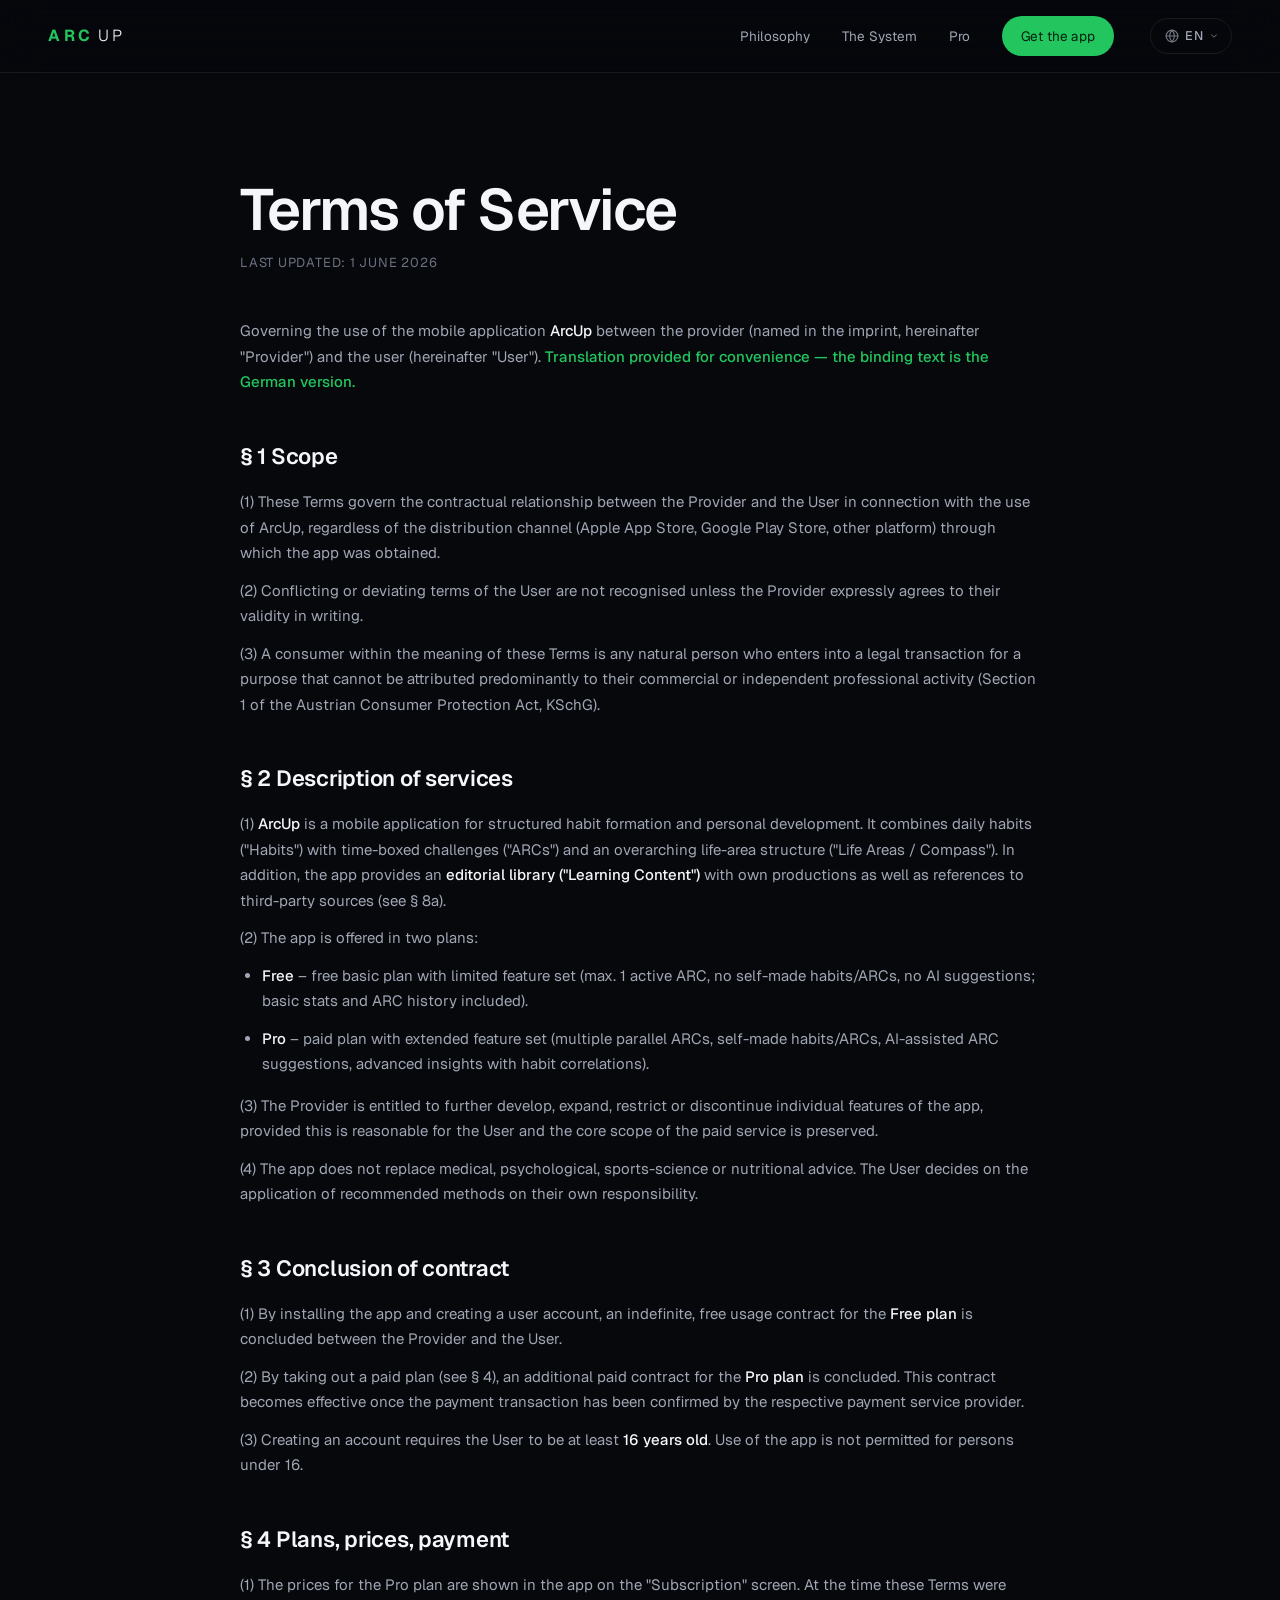
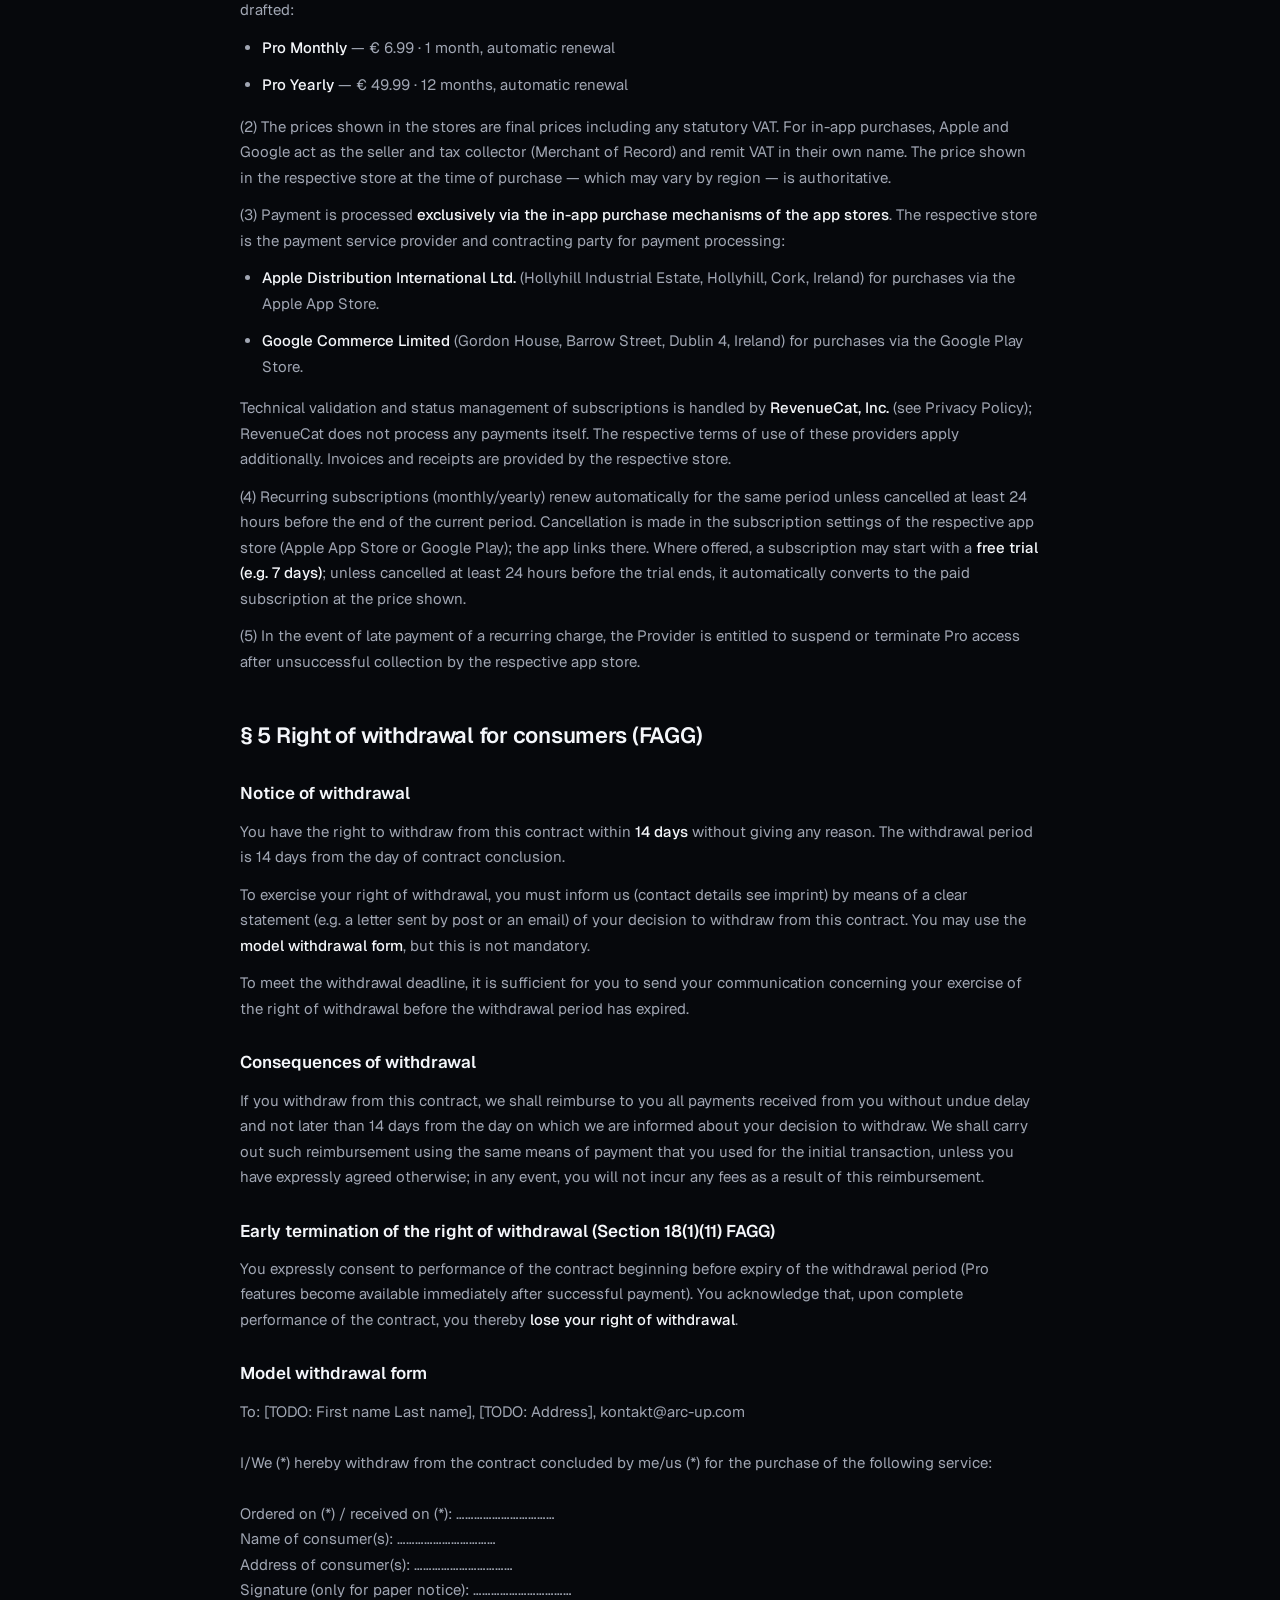
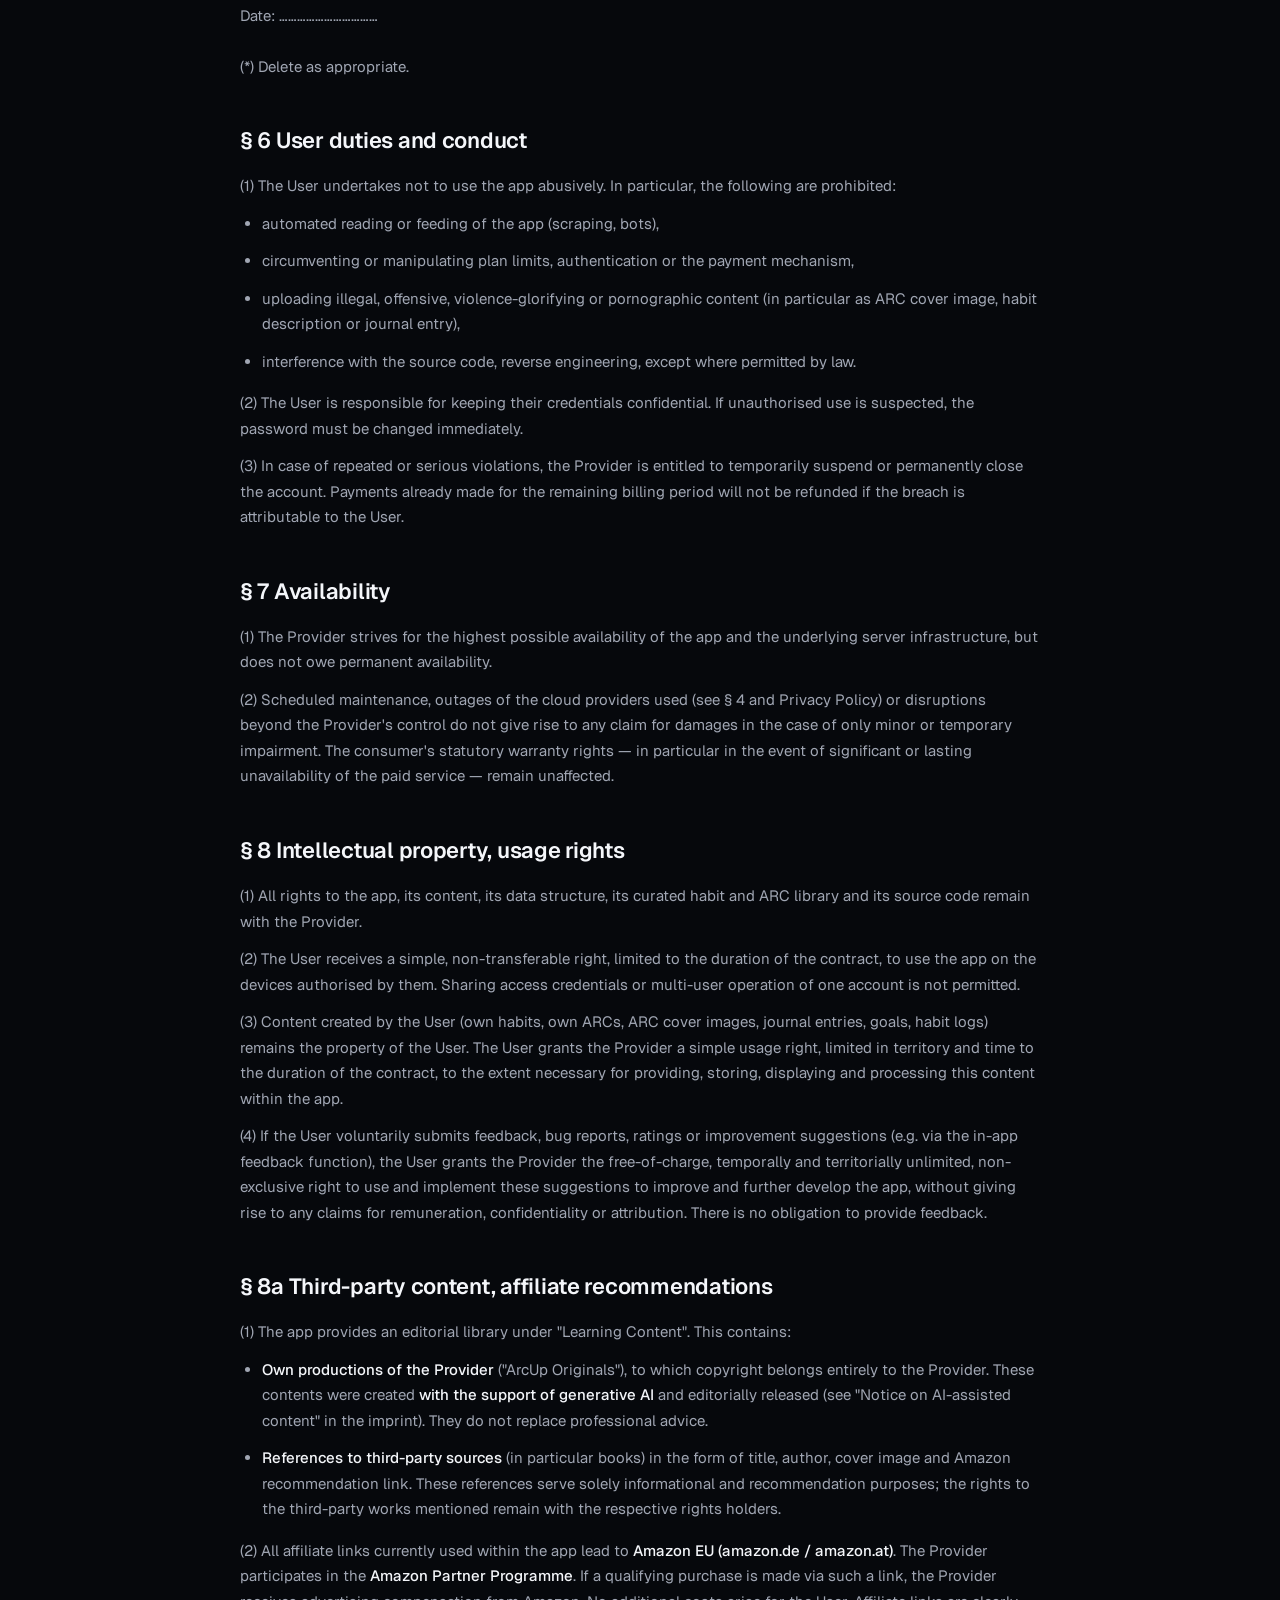
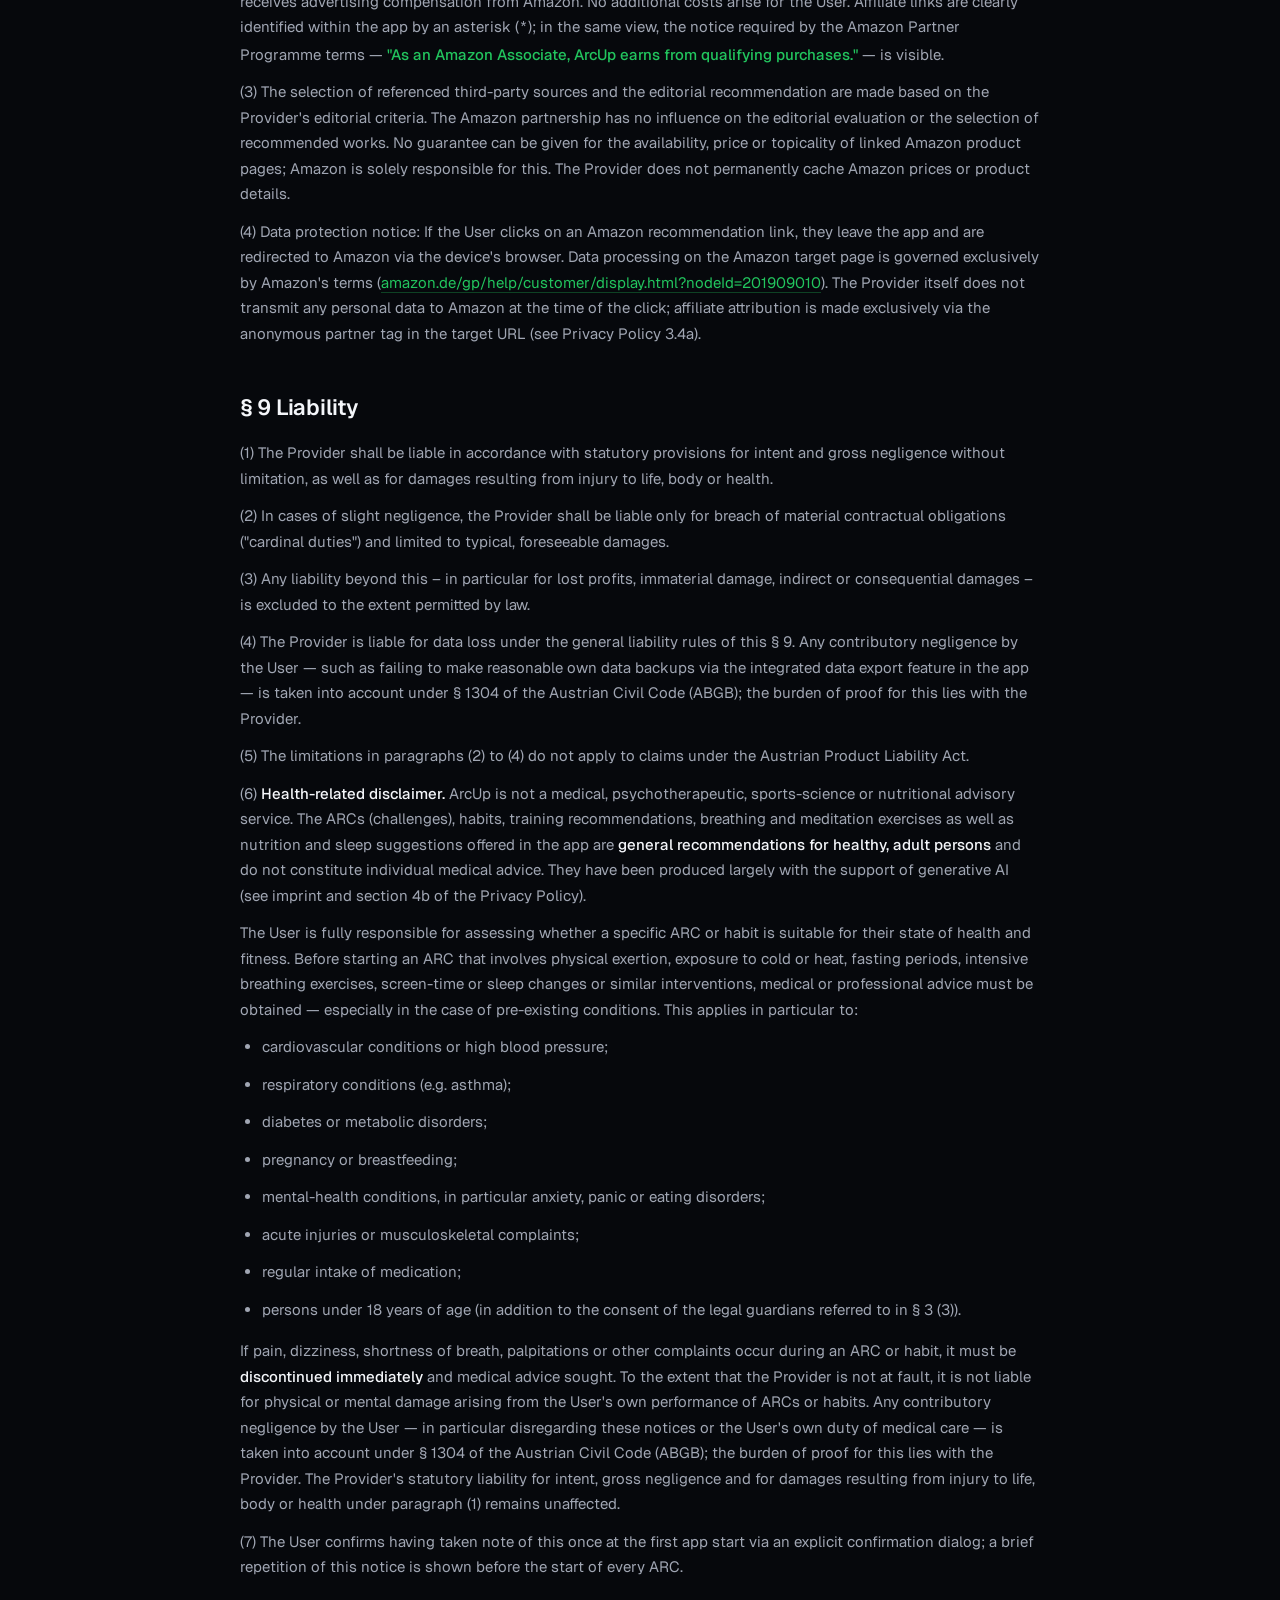
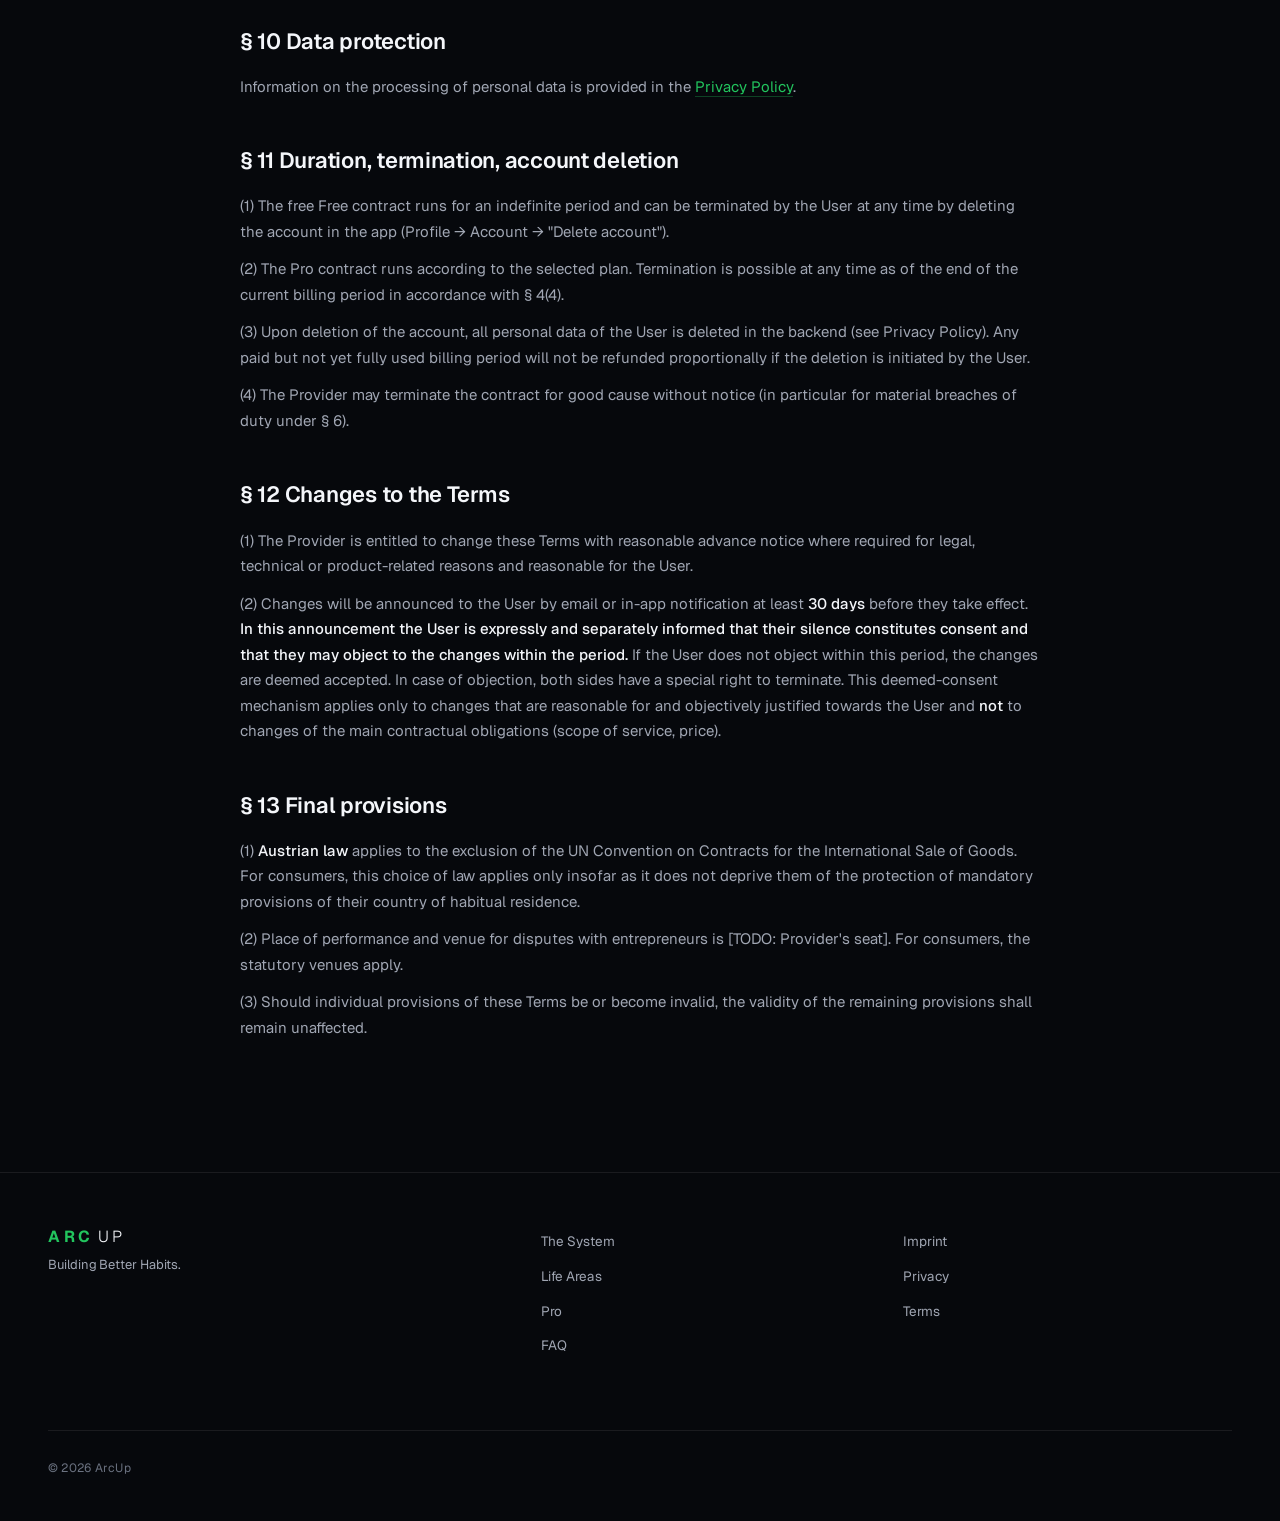
==== commit 47527715: "legal anpassung" ====
--- a/agb.html
+++ b/agb.html
@@ -107,8 +107,8 @@
       </p>
       <p>
         (3) Voraussetzung für die Anlage eines Kontos ist die Vollendung des
-        <strong>16. Lebensjahres</strong>. Minderjährige zwischen 14 und 16 Jahren benötigen
-        die Zustimmung ihrer Erziehungsberechtigten.
+        <strong>16. Lebensjahres</strong>. Personen unter 16 Jahren ist die Nutzung der App
+        nicht gestattet.
       </p>
 
       <h2>§ 4 Tarife, Preise, Zahlung</h2>
@@ -228,8 +228,10 @@
       <p>
         (2) Geplante Wartungsarbeiten, Ausfälle der genutzten Cloud-Dienstleister (siehe § 4
         sowie Datenschutzerklärung) oder Störungen außerhalb des Einflussbereichs des Anbieters
-        begründen keinen Anspruch auf Schadensersatz oder anteilige Rückerstattung, sofern die
-        Verfügbarkeit im Jahresmittel nicht erheblich beeinträchtigt ist.
+        begründen bei nur geringfügiger oder vorübergehender Beeinträchtigung keinen Anspruch
+        auf Schadensersatz. Die gesetzlichen Gewährleistungsrechte des Verbrauchers – insbesondere
+        bei erheblicher oder dauerhafter Nichtverfügbarkeit der entgeltlichen Leistung – bleiben
+        unberührt.
       </p>
 
       <h2>§ 8 Geistiges Eigentum, Nutzungsrechte</h2>
@@ -311,9 +313,10 @@
         gesetzlich zulässig.
       </p>
       <p>
-        (4) Der Anbieter haftet nicht für Datenverluste, soweit der Schaden bei ordnungsgemäßer
-        Datensicherung durch den Nutzer (über das in der App integrierte Datenexport-Feature)
-        vermeidbar gewesen wäre.
+        (4) Für Datenverluste haftet der Anbieter nach den allgemeinen Haftungsregeln dieses § 9.
+        Ein etwaiges Mitverschulden des Nutzers – etwa eine unterlassene zumutbare eigene
+        Datensicherung über das in der App integrierte Datenexport-Feature – ist nach § 1304 ABGB
+        zu berücksichtigen; die Beweislast hierfür trägt der Anbieter.
       </p>
       <p>
         (5) Die Einschränkungen der Absätze (2) bis (4) gelten nicht für Ansprüche nach dem
@@ -349,12 +352,14 @@
       <p>
         Bei Auftreten von Schmerzen, Schwindel, Atemnot, Herzrasen oder anderen Beschwerden
         während einer ARC oder Gewohnheit ist diese <strong>sofort abzubrechen</strong> und
-        ärztlicher Rat einzuholen. Der Anbieter haftet nicht für gesundheitliche oder psychische
-        Schäden, die aus der eigenverantwortlichen Durchführung von ARCs oder Habits durch den
-        Nutzer entstehen, soweit der Schaden bei Beachtung dieser Hinweise und der ärztlichen
-        Sorgfaltspflicht des Nutzers vermeidbar gewesen wäre. Die gesetzliche Haftung des
-        Anbieters bei Vorsatz, grober Fahrlässigkeit sowie für Schäden aus der Verletzung des
-        Lebens, des Körpers oder der Gesundheit nach Absatz (1) bleibt unberührt.
+        ärztlicher Rat einzuholen. Soweit den Anbieter kein Verschulden trifft, haftet er nicht
+        für gesundheitliche oder psychische Schäden, die aus der eigenverantwortlichen Durchführung
+        von ARCs oder Habits durch den Nutzer entstehen. Ein Mitverschulden des Nutzers –
+        insbesondere die Missachtung dieser Hinweise oder der ärztlichen Sorgfaltspflicht – ist
+        nach § 1304 ABGB zu berücksichtigen; die Beweislast hierfür trägt der Anbieter. Die
+        gesetzliche Haftung des Anbieters bei Vorsatz, grober Fahrlässigkeit sowie für Schäden
+        aus der Verletzung des Lebens, des Körpers oder der Gesundheit nach Absatz (1) bleibt
+        unberührt.
       </p>
       <p>
         (7) Der Nutzer bestätigt diese Kenntnisnahme einmalig beim ersten App-Start über einen
@@ -397,9 +402,14 @@
       </p>
       <p>
         (2) Änderungen werden dem Nutzer per E-Mail oder per In-App-Benachrichtigung mit einer
-        Frist von mindestens <strong>30 Tagen</strong> vor Inkrafttreten angekündigt. Widerspricht
-        der Nutzer den Änderungen nicht binnen dieser Frist, gelten sie als angenommen. Im
-        Widerspruchsfall steht beiden Seiten ein Sonderkündigungsrecht zu.
+        Frist von mindestens <strong>30 Tagen</strong> vor Inkrafttreten angekündigt.
+        <strong>In dieser Ankündigung wird der Nutzer ausdrücklich und gesondert darauf
+        hingewiesen, dass sein Schweigen als Zustimmung gilt und dass er den Änderungen innerhalb
+        der Frist widersprechen kann.</strong> Widerspricht der Nutzer nicht binnen dieser Frist,
+        gelten die Änderungen als angenommen. Im Widerspruchsfall steht beiden Seiten ein
+        Sonderkündigungsrecht zu. Diese Zustimmungsfiktion gilt nur für dem Nutzer zumutbare,
+        sachlich gerechtfertigte Änderungen und <strong>nicht</strong> für Änderungen der
+        vertraglichen Hauptleistungen (Leistungsumfang, Entgelt).
       </p>
 
       <h2>§ 13 Schlussbestimmungen</h2>
@@ -479,7 +489,7 @@
       </p>
       <p>
         (3) Creating an account requires the User to be at least <strong>16 years old</strong>.
-        Minors between 14 and 16 require the consent of their legal guardians.
+        Use of the app is not permitted for persons under 16.
       </p>
 
       <h2>§ 4 Plans, prices, payment</h2>
@@ -597,8 +607,9 @@
       <p>
         (2) Scheduled maintenance, outages of the cloud providers used (see § 4 and Privacy
         Policy) or disruptions beyond the Provider's control do not give rise to any claim
-        for damages or proportional refund, provided that availability is not significantly
-        impaired in the annual average.
+        for damages in the case of only minor or temporary impairment. The consumer's statutory
+        warranty rights — in particular in the event of significant or lasting unavailability of
+        the paid service — remain unaffected.
       </p>
 
       <h2>§ 8 Intellectual property, usage rights</h2>
@@ -677,9 +688,11 @@
         indirect or consequential damages – is excluded to the extent permitted by law.
       </p>
       <p>
-        (4) The Provider is not liable for data loss to the extent that the damage could have
-        been avoided by proper data backup by the User (via the integrated data export feature
-        in the app).
+        (4) The Provider is liable for data loss under the general liability rules of this § 9.
+        Any contributory negligence by the User — such as failing to make reasonable own data
+        backups via the integrated data export feature in the app — is taken into account under
+        § 1304 of the Austrian Civil Code (ABGB); the burden of proof for this lies with the
+        Provider.
       </p>
       <p>
         (5) The limitations in paragraphs (2) to (4) do not apply to claims under the Austrian
@@ -715,11 +728,13 @@
       <p>
         If pain, dizziness, shortness of breath, palpitations or other complaints occur during
         an ARC or habit, it must be <strong>discontinued immediately</strong> and medical advice
-        sought. The Provider is not liable for physical or mental damage arising from the User's
-        own performance of ARCs or habits, to the extent that such damage could have been avoided
-        by observing these notices and the User's own duty of medical care. The Provider's
-        statutory liability for intent, gross negligence and for damages resulting from injury
-        to life, body or health under paragraph (1) remains unaffected.
+        sought. To the extent that the Provider is not at fault, it is not liable for physical or
+        mental damage arising from the User's own performance of ARCs or habits. Any contributory
+        negligence by the User — in particular disregarding these notices or the User's own duty
+        of medical care — is taken into account under § 1304 of the Austrian Civil Code (ABGB);
+        the burden of proof for this lies with the Provider. The Provider's statutory liability
+        for intent, gross negligence and for damages resulting from injury to life, body or health
+        under paragraph (1) remains unaffected.
       </p>
       <p>
         (7) The User confirms having taken note of this once at the first app start via an
@@ -760,9 +775,13 @@
       </p>
       <p>
         (2) Changes will be announced to the User by email or in-app notification at least
-        <strong>30 days</strong> before they take effect. If the User does not object to the
-        changes within this period, they are deemed accepted. In case of objection, both sides
-        have a special right to terminate.
+        <strong>30 days</strong> before they take effect. <strong>In this announcement the User
+        is expressly and separately informed that their silence constitutes consent and that they
+        may object to the changes within the period.</strong> If the User does not object within
+        this period, the changes are deemed accepted. In case of objection, both sides have a
+        special right to terminate. This deemed-consent mechanism applies only to changes that are
+        reasonable for and objectively justified towards the User and <strong>not</strong> to
+        changes of the main contractual obligations (scope of service, price).
       </p>
 
       <h2>§ 13 Final provisions</h2>
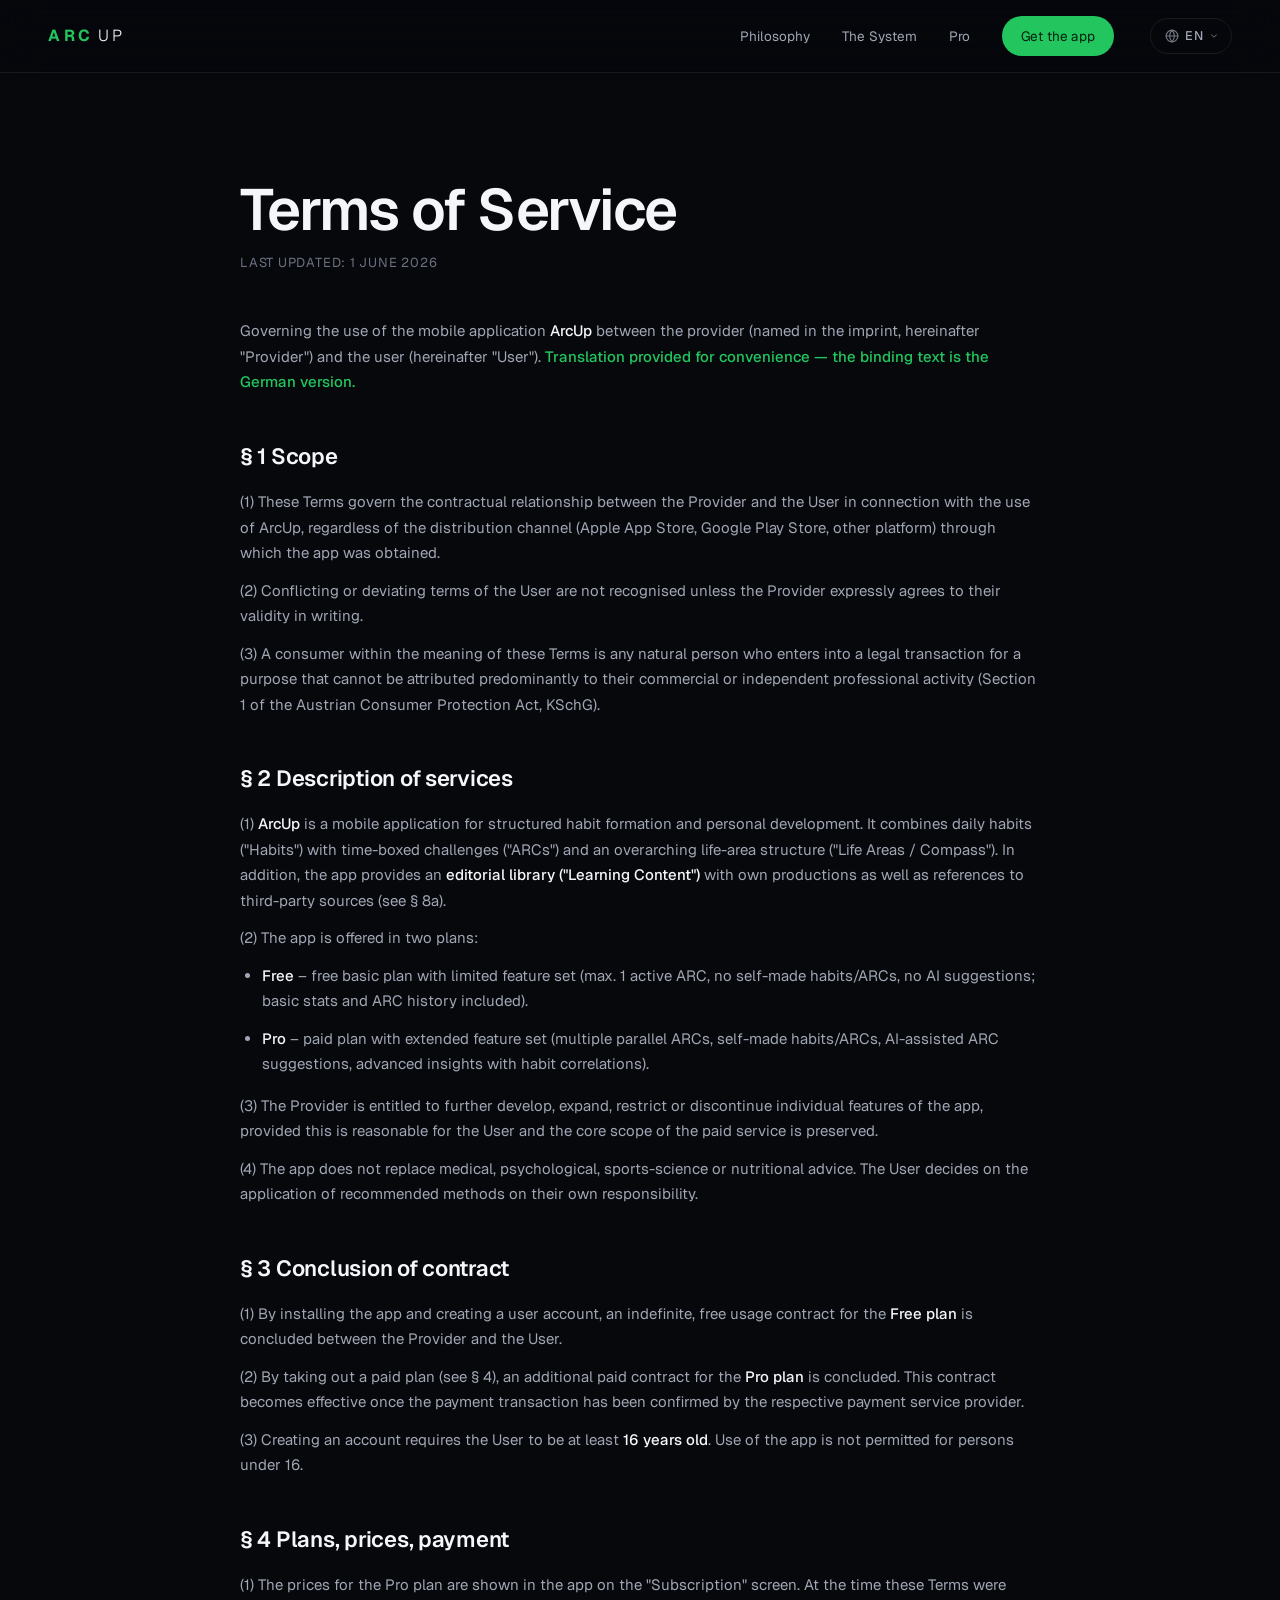
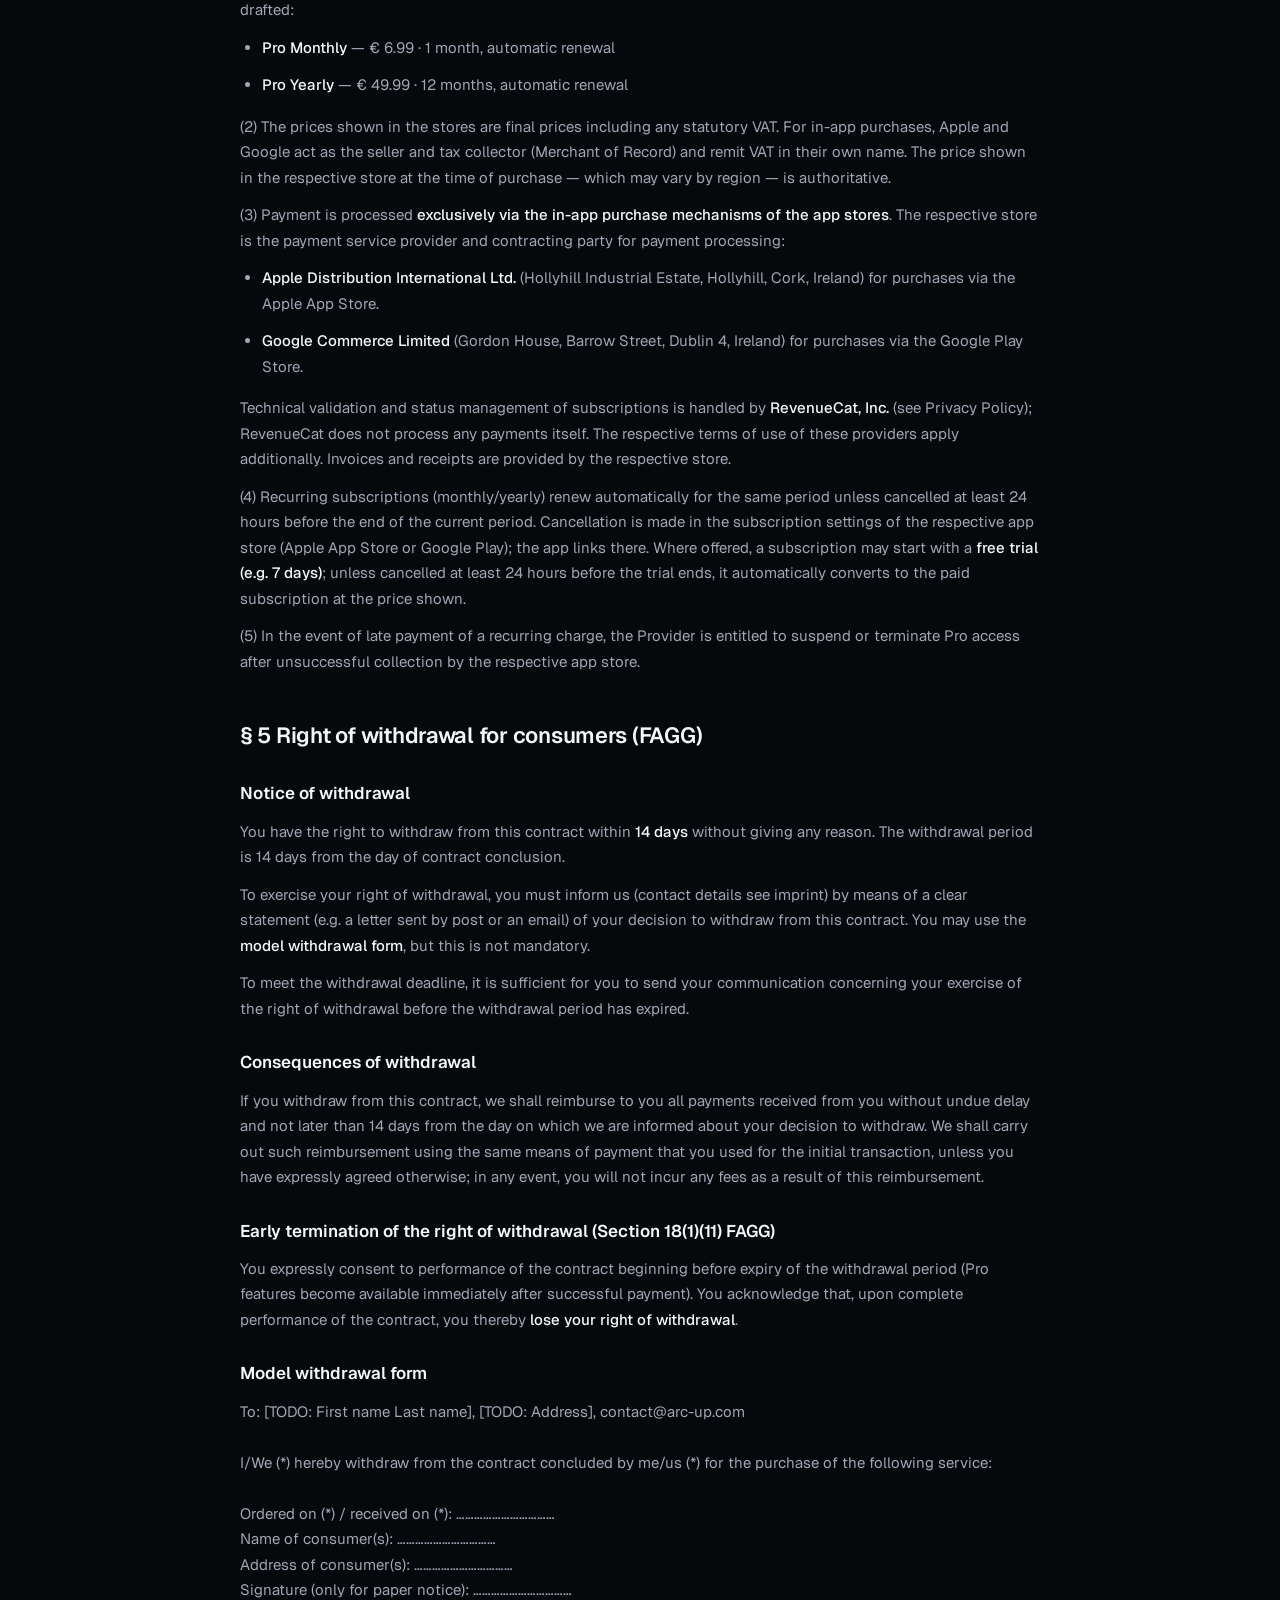
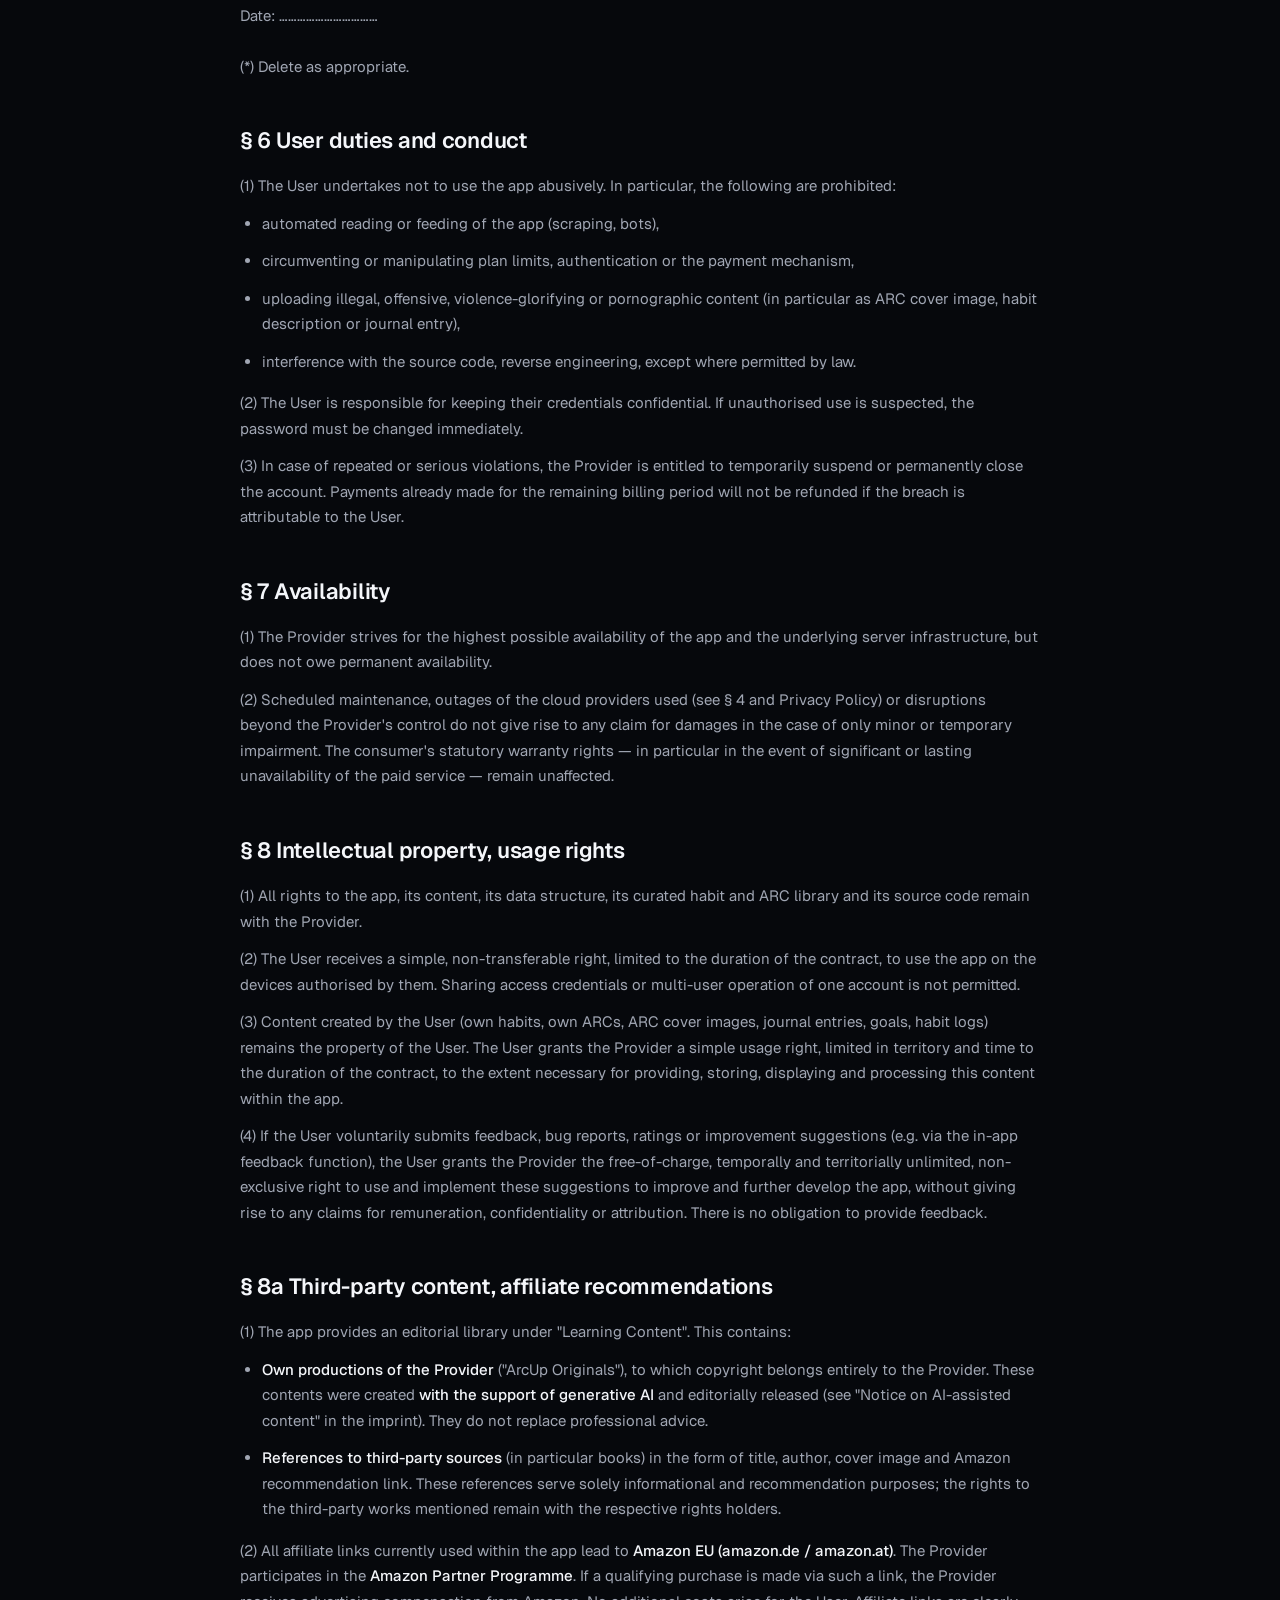
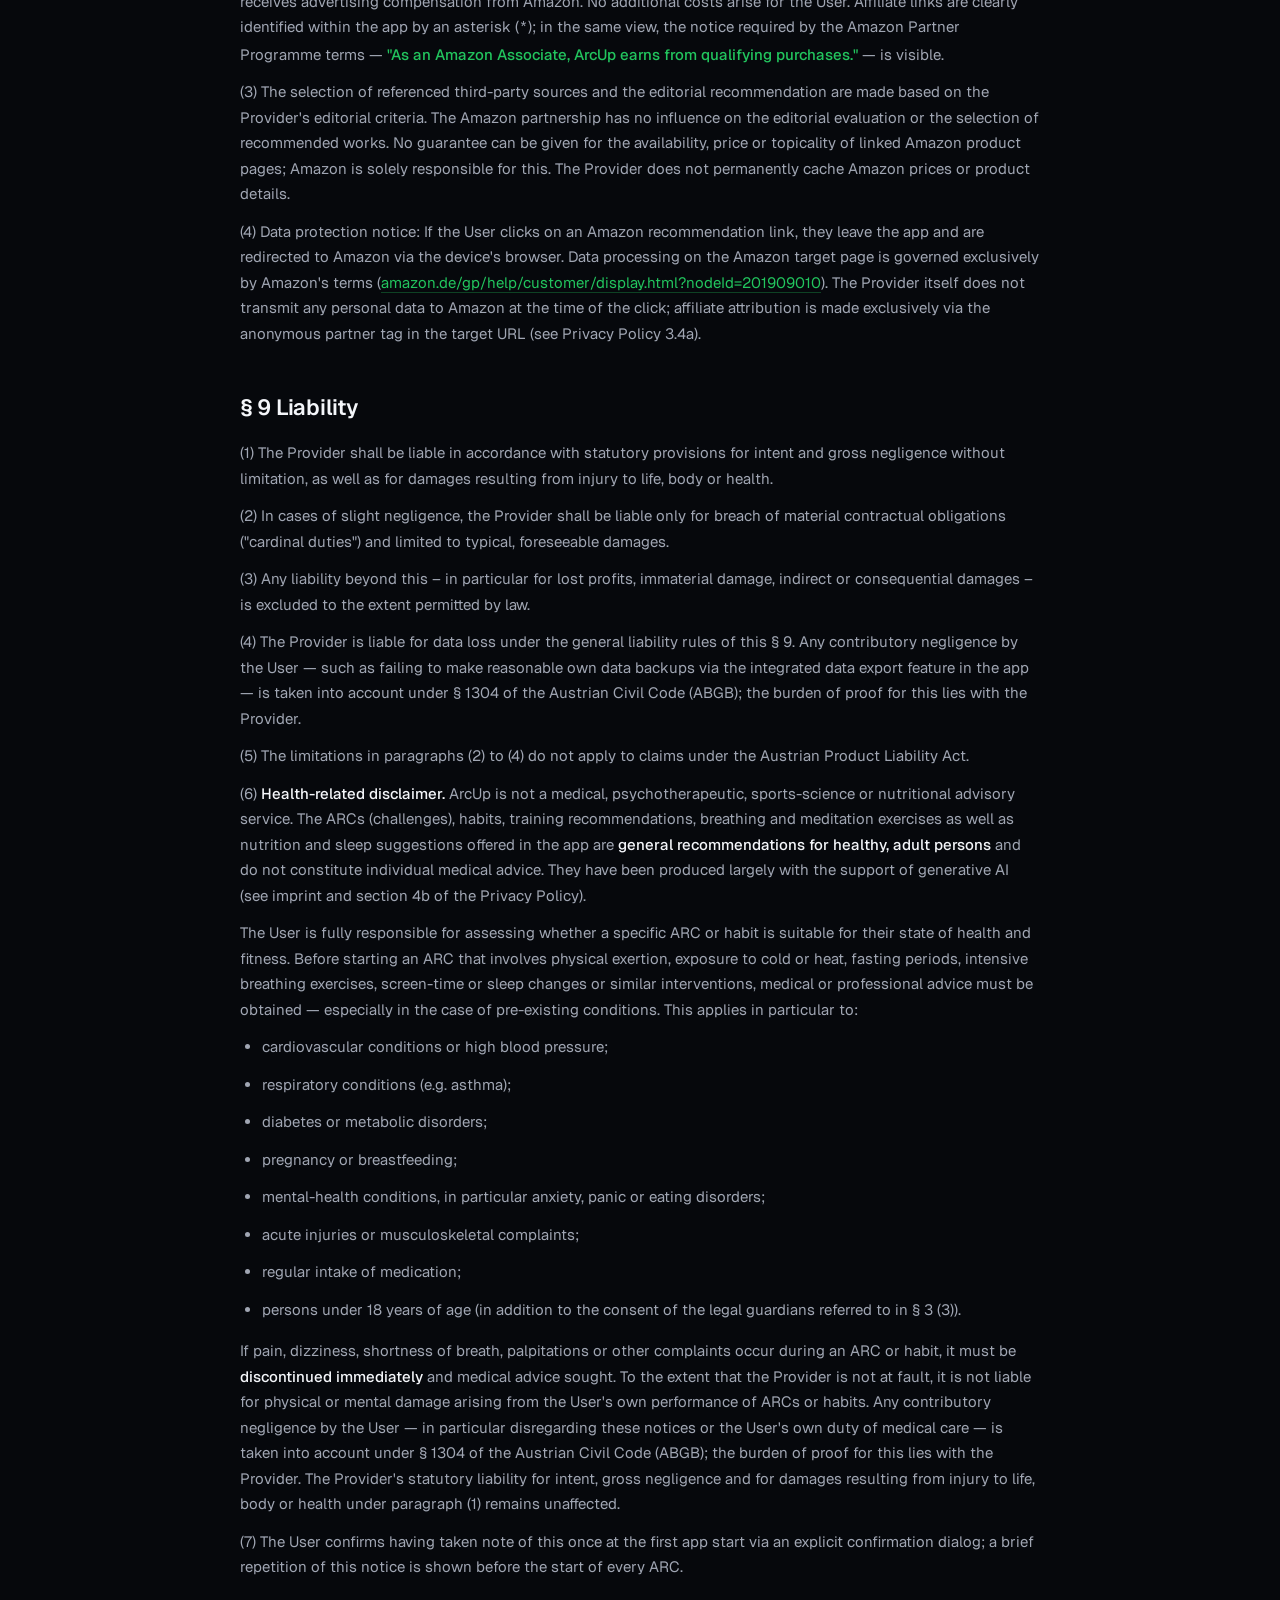
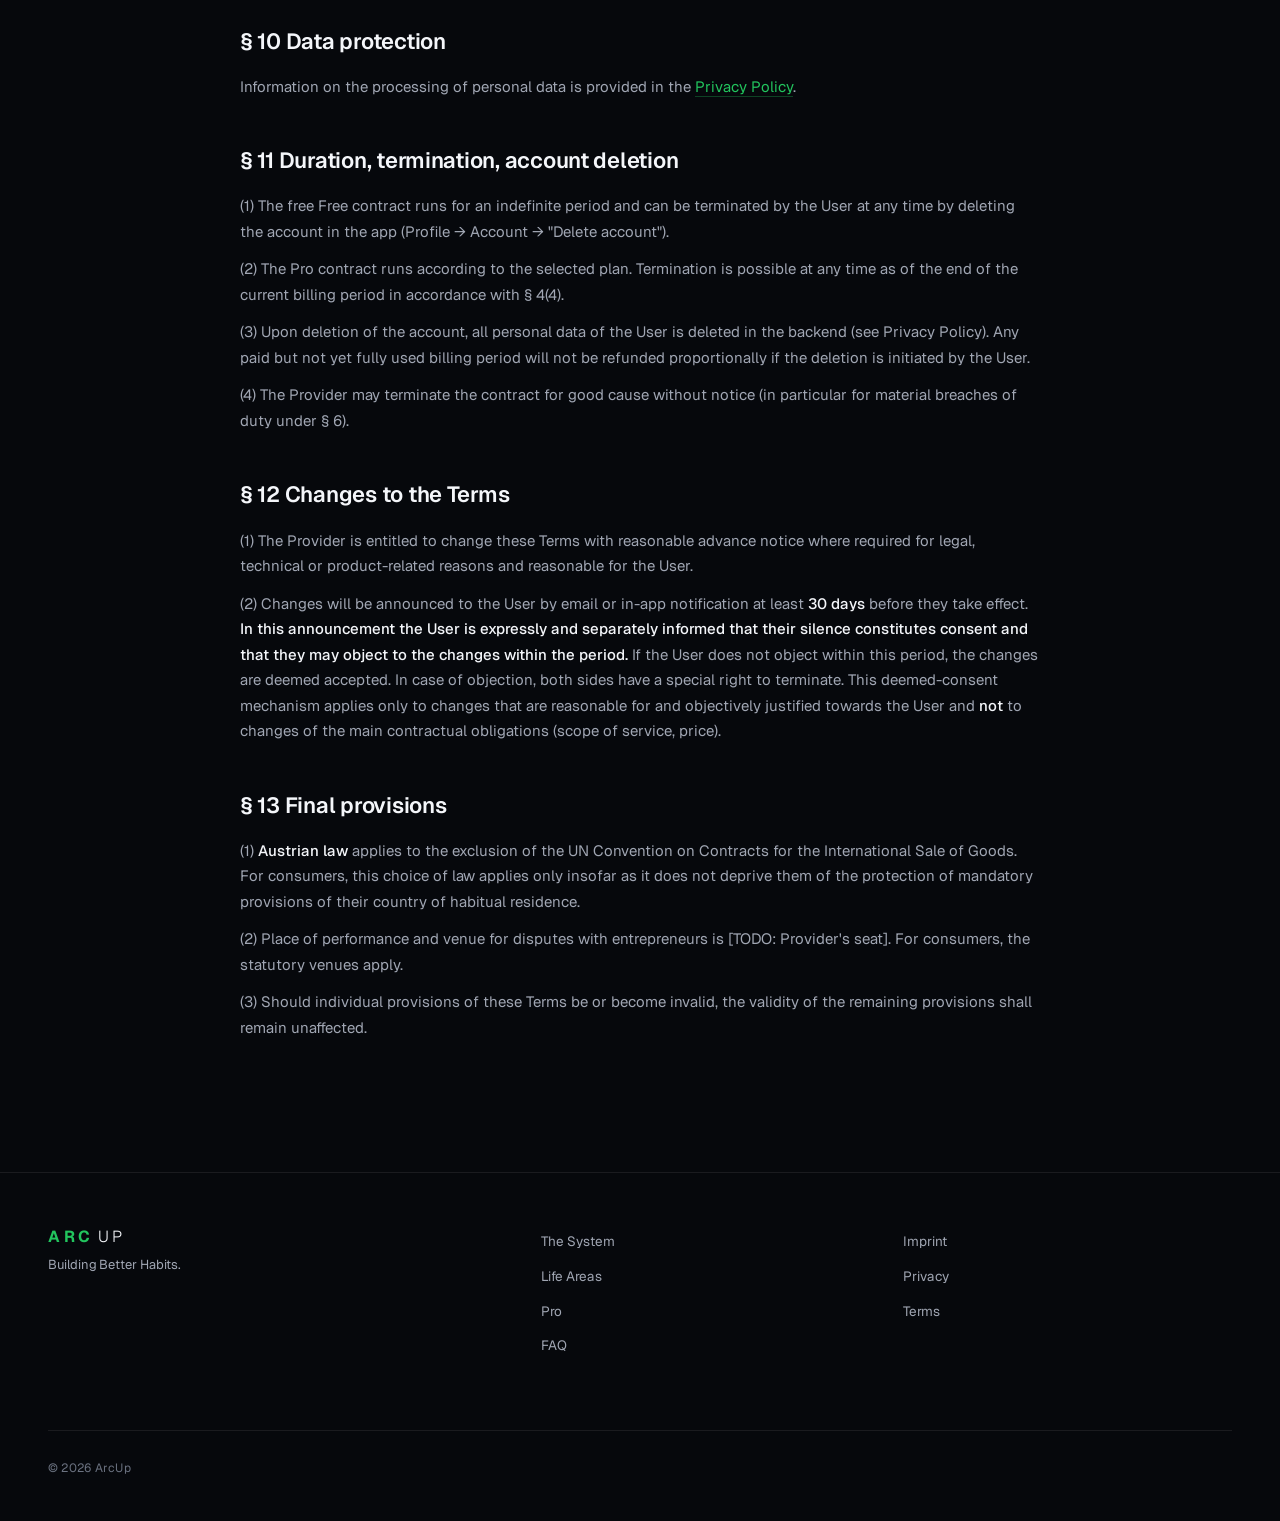
==== commit b21bbcad: "Minor Changes" ====
--- a/agb.html
+++ b/agb.html
@@ -190,7 +190,7 @@
 
       <h3>Muster-Widerrufsformular</h3>
       <p>
-        An: [TODO: Vorname Nachname], [TODO: Adresse], kontakt@arc-up.com<br /><br />
+        An: [TODO: Vorname Nachname], [TODO: Adresse], contact@arc-up.com<br /><br />
         Hiermit widerrufe(n) ich/wir (*) den von mir/uns (*) abgeschlossenen Vertrag über den
         Kauf der folgenden Dienstleistung:<br /><br />
         Bestellt am (*) / erhalten am (*): ……………………………<br />
@@ -570,7 +570,7 @@
 
       <h3>Model withdrawal form</h3>
       <p>
-        To: [TODO: First name Last name], [TODO: Address], kontakt@arc-up.com<br /><br />
+        To: [TODO: First name Last name], [TODO: Address], contact@arc-up.com<br /><br />
         I/We (*) hereby withdraw from the contract concluded by me/us (*) for the purchase of
         the following service:<br /><br />
         Ordered on (*) / received on (*): ……………………………<br />
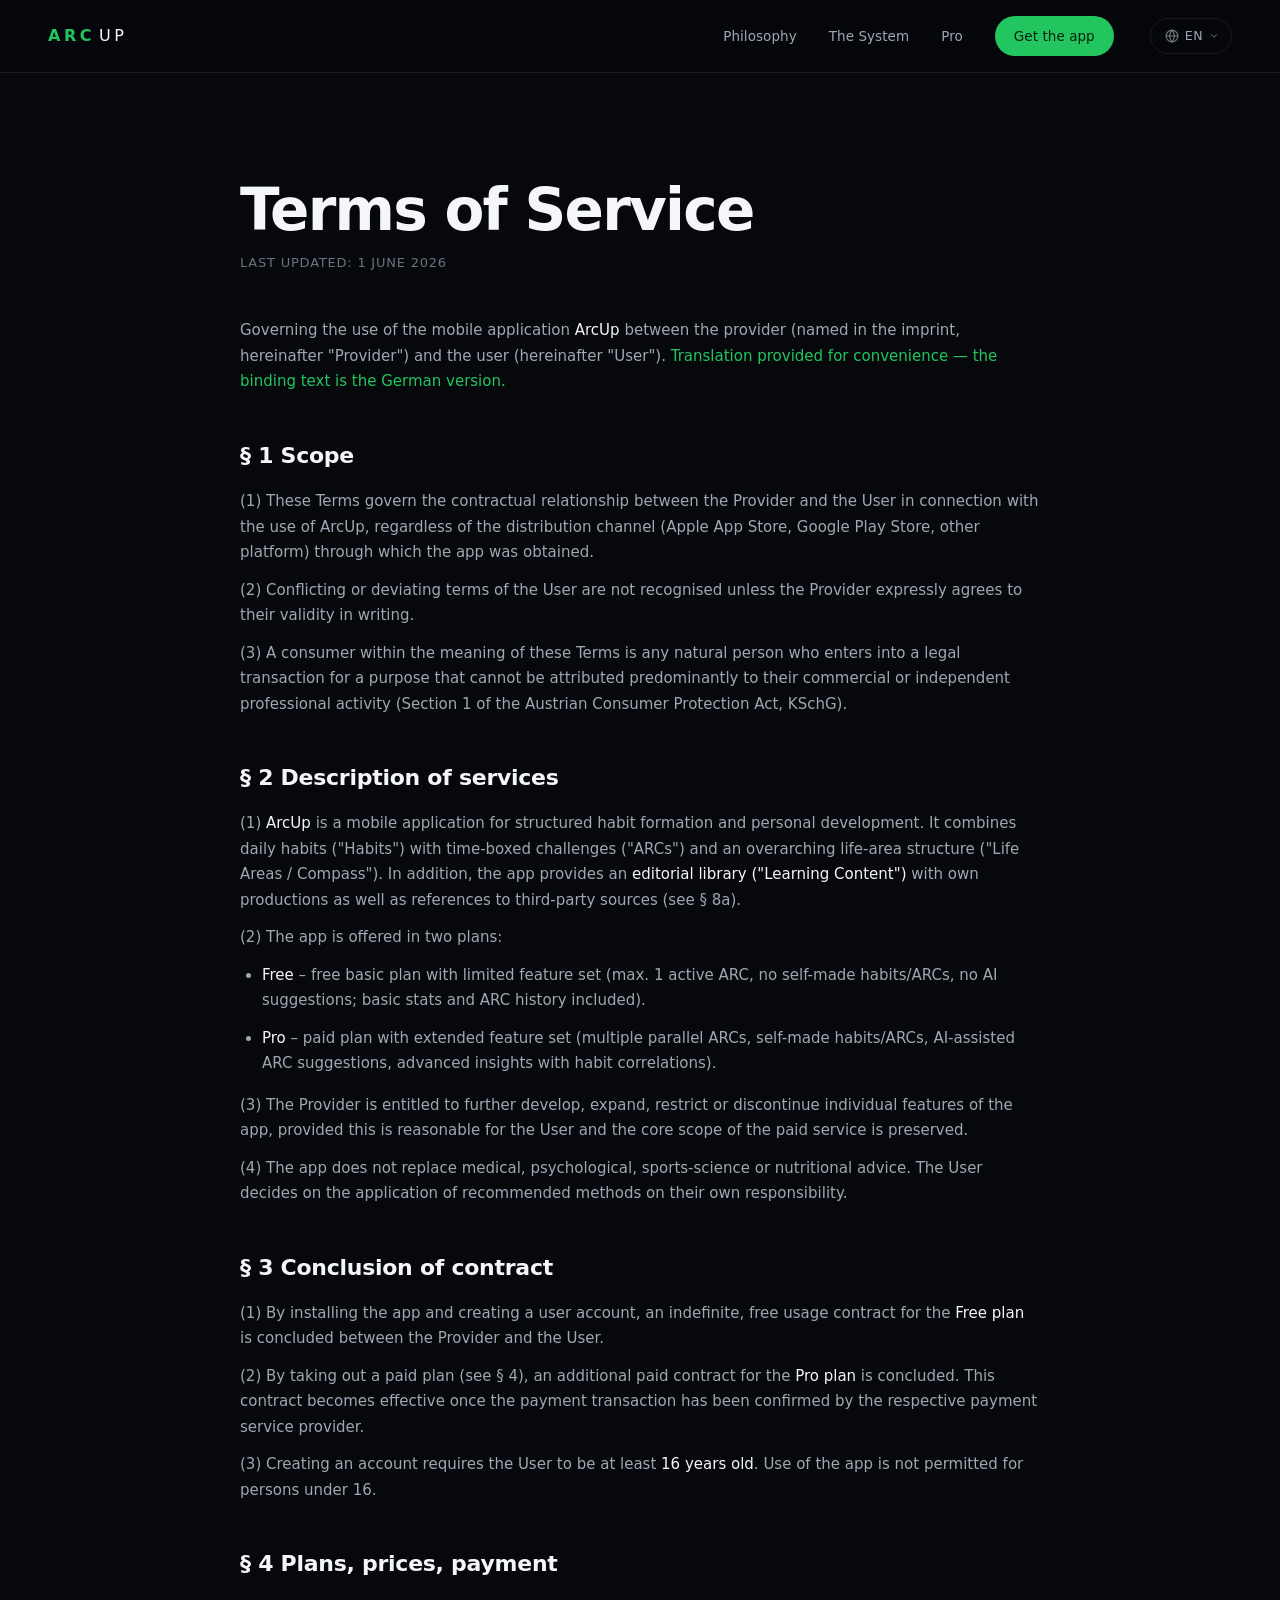
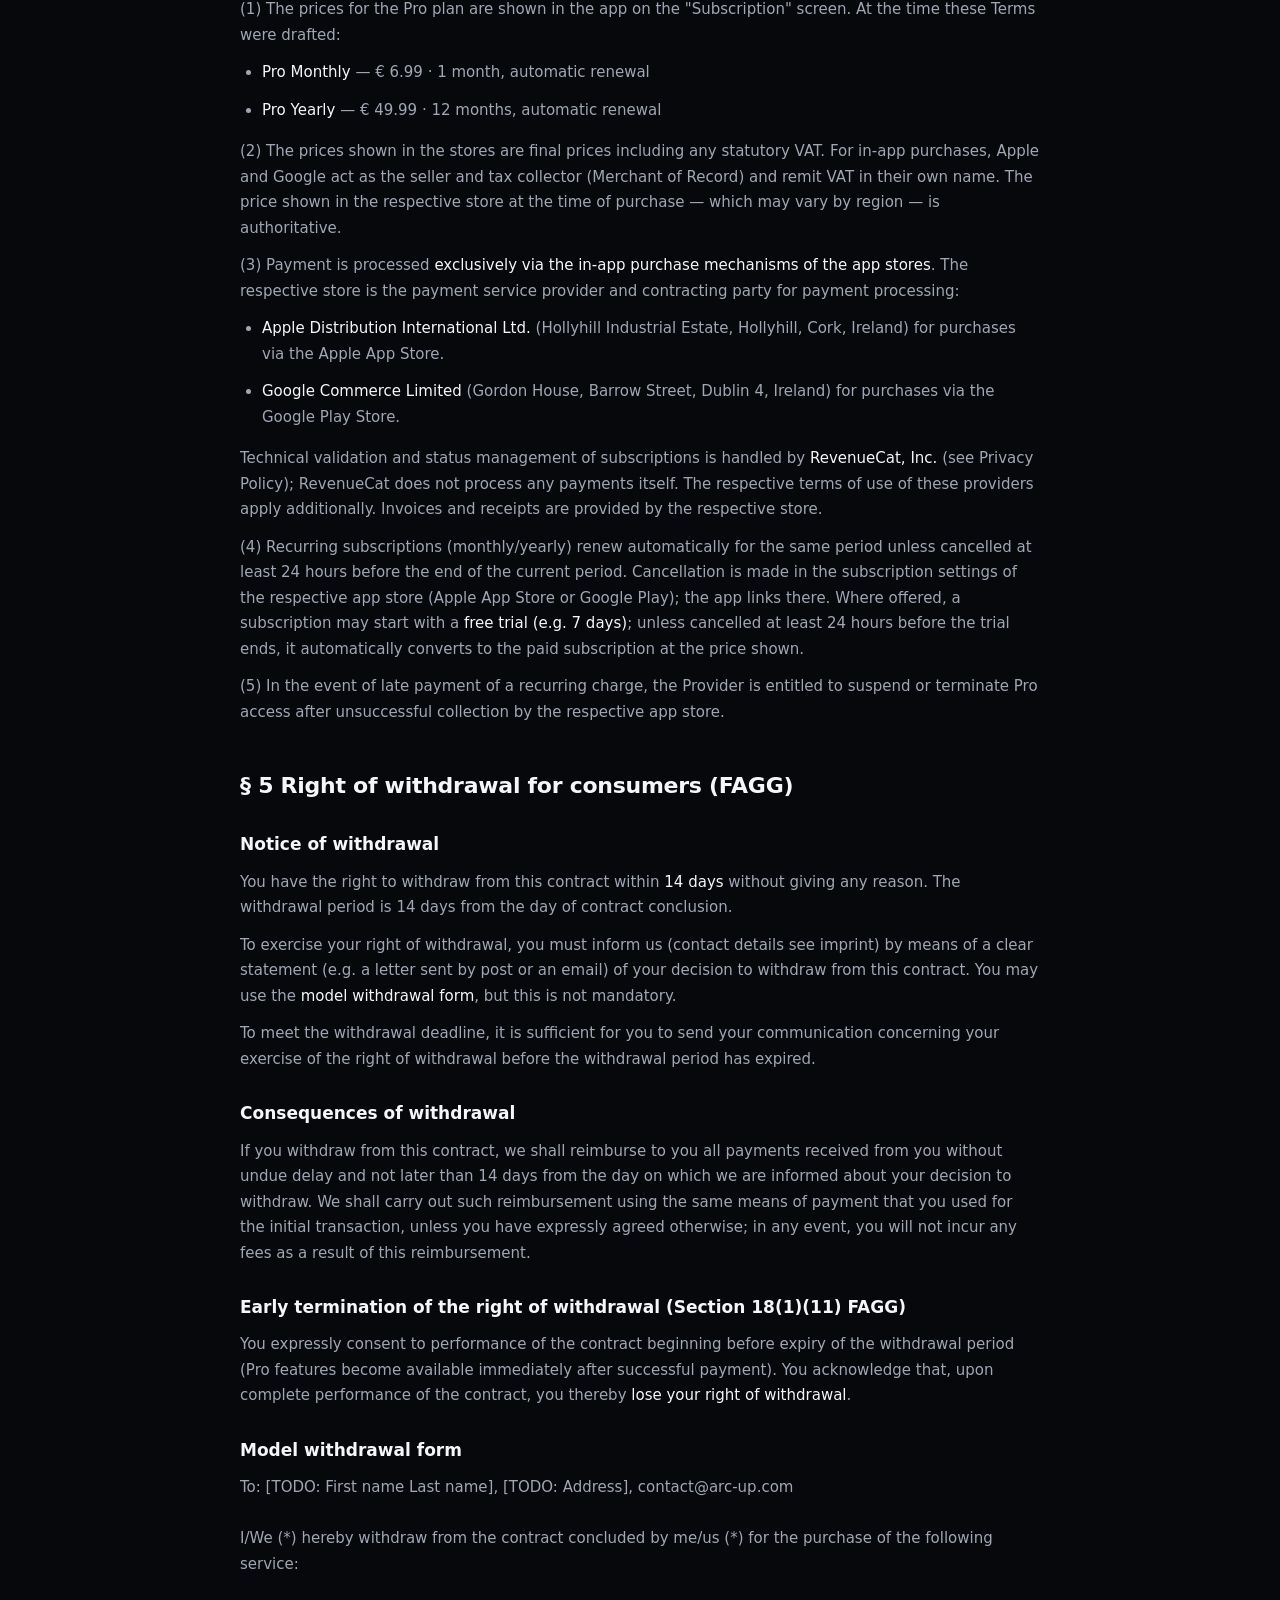
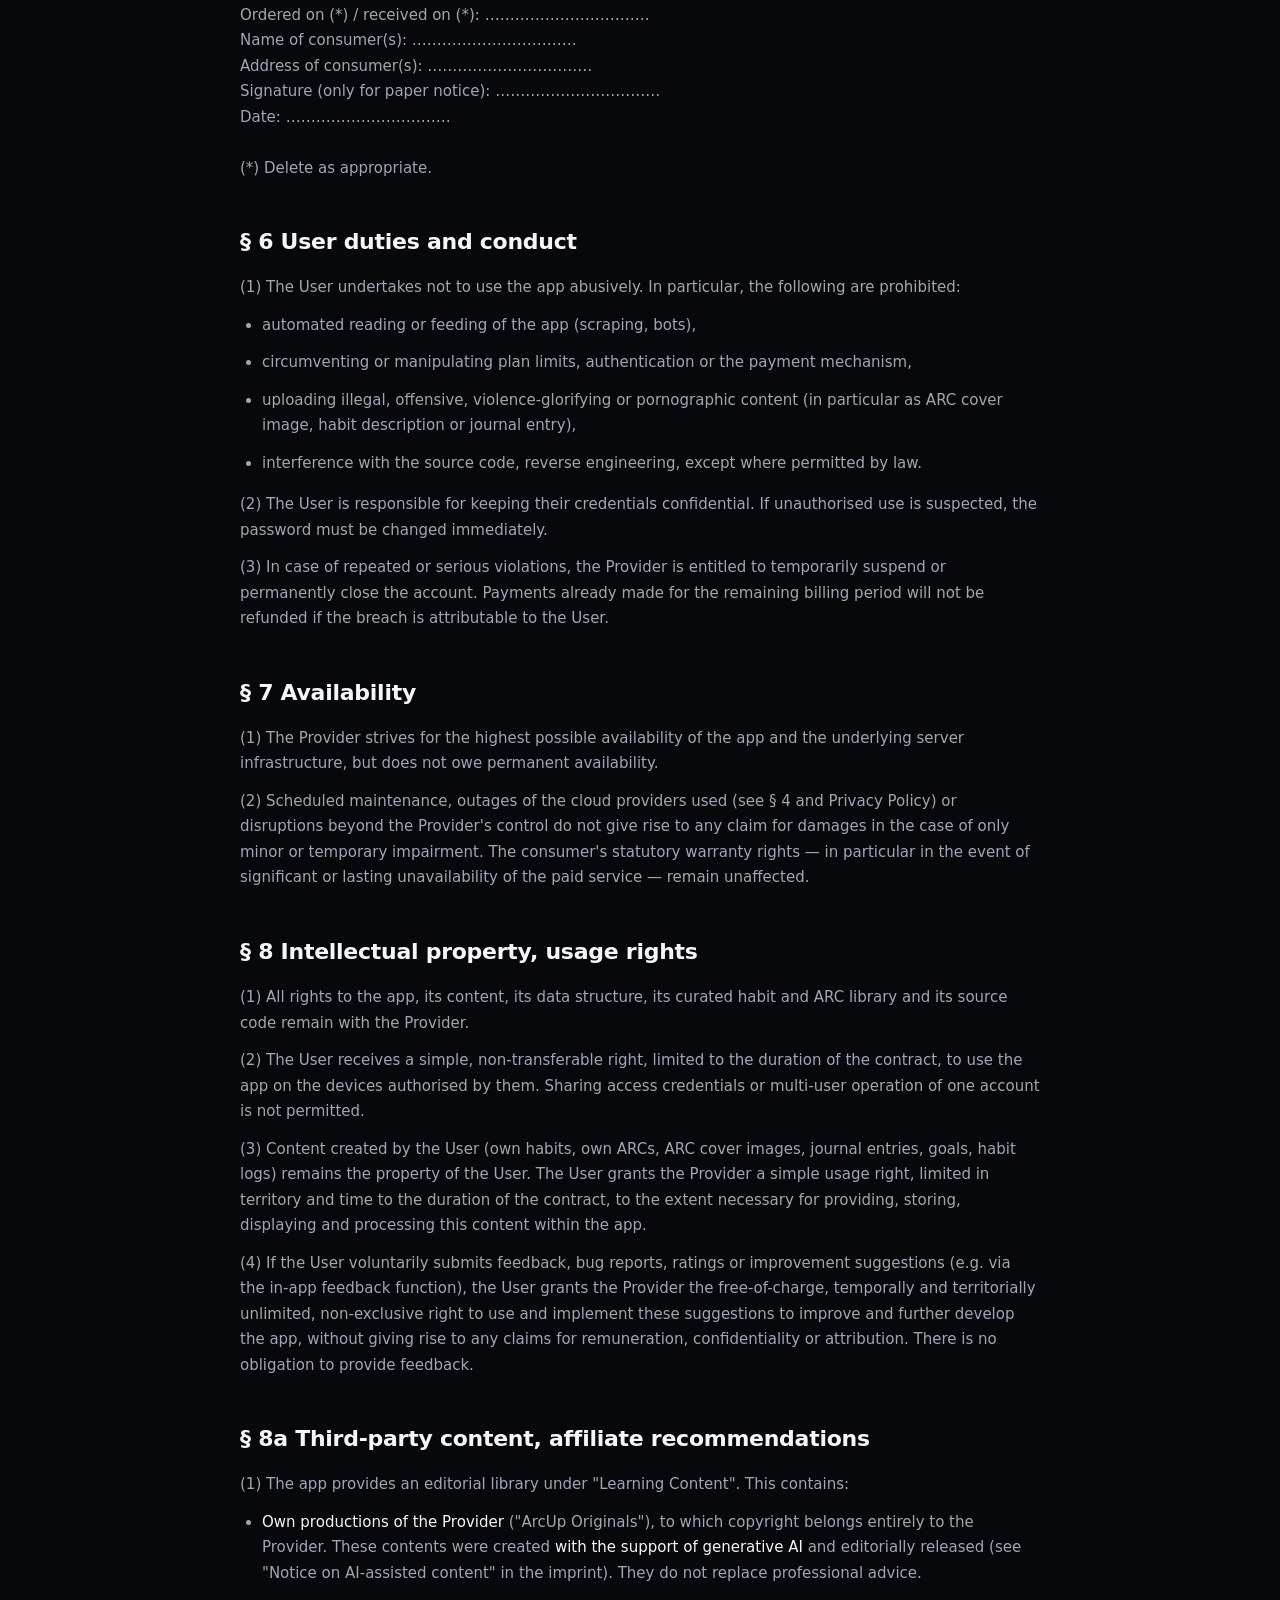
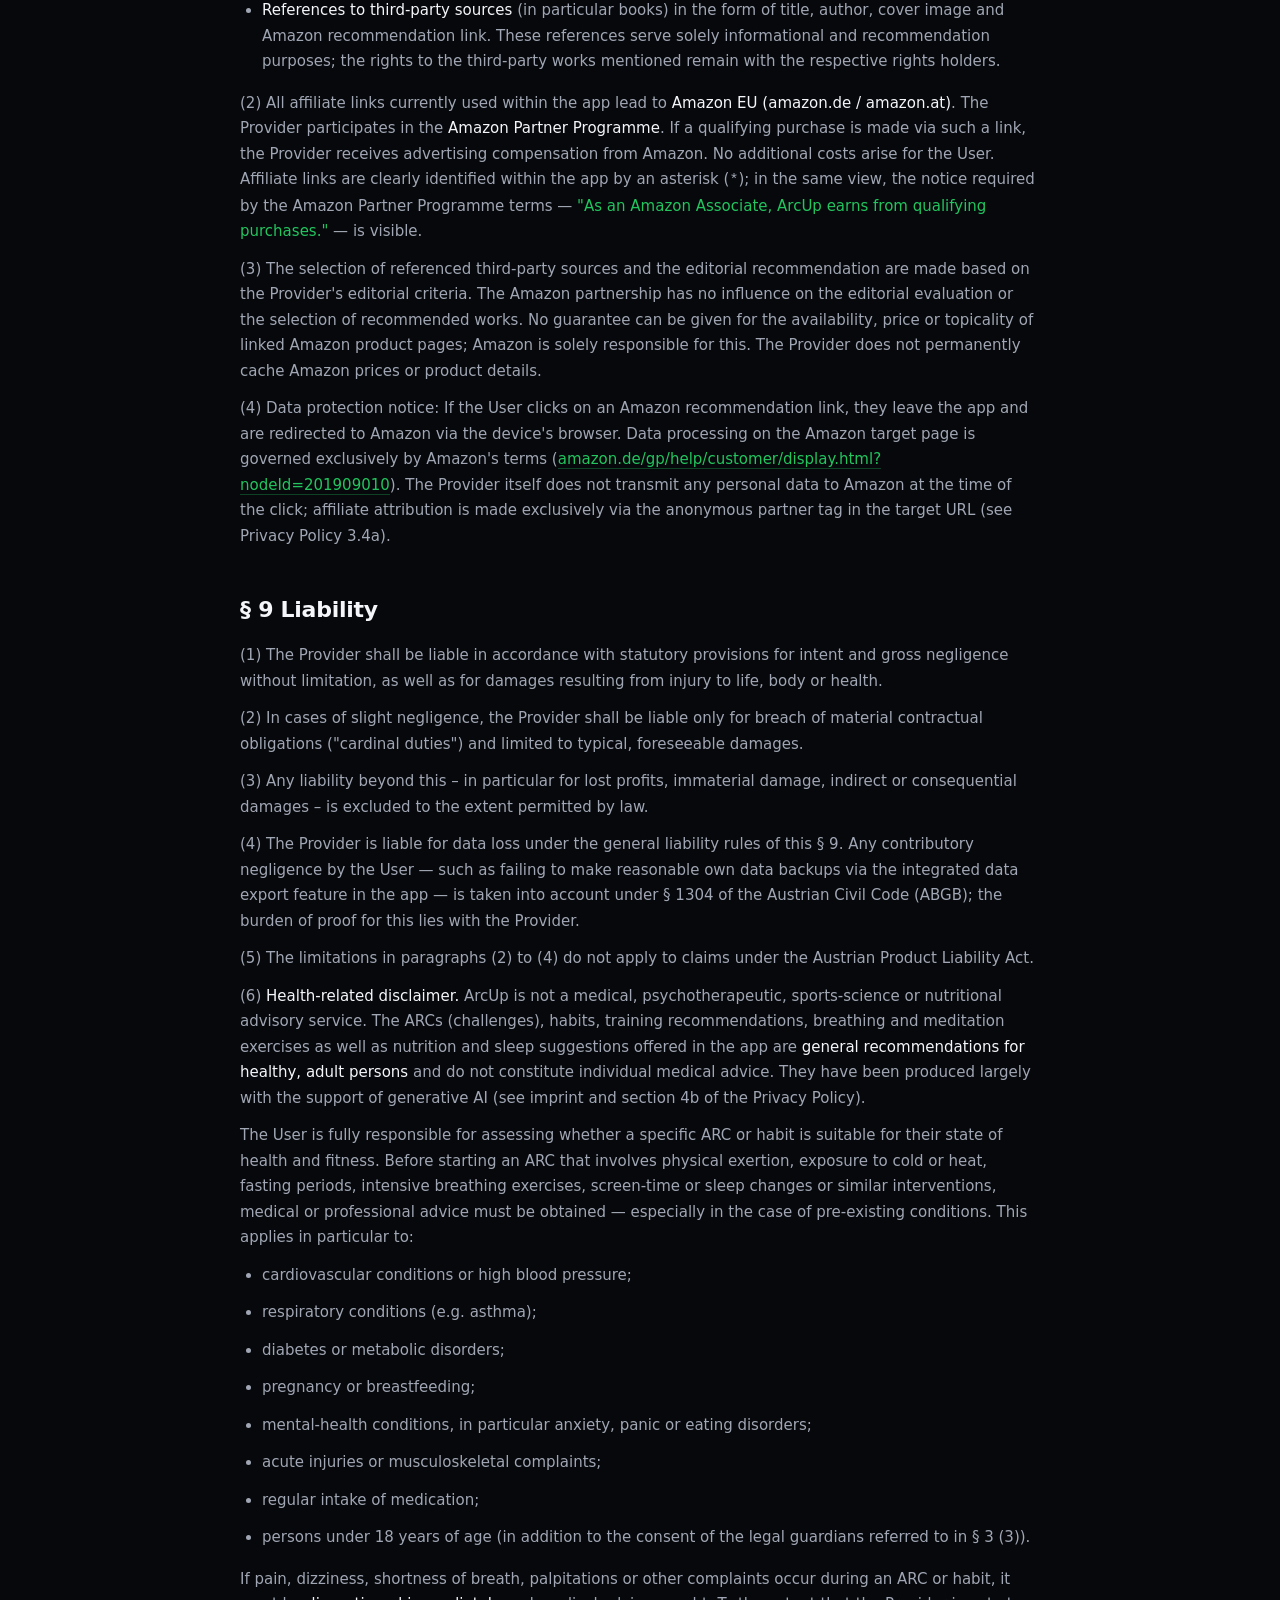
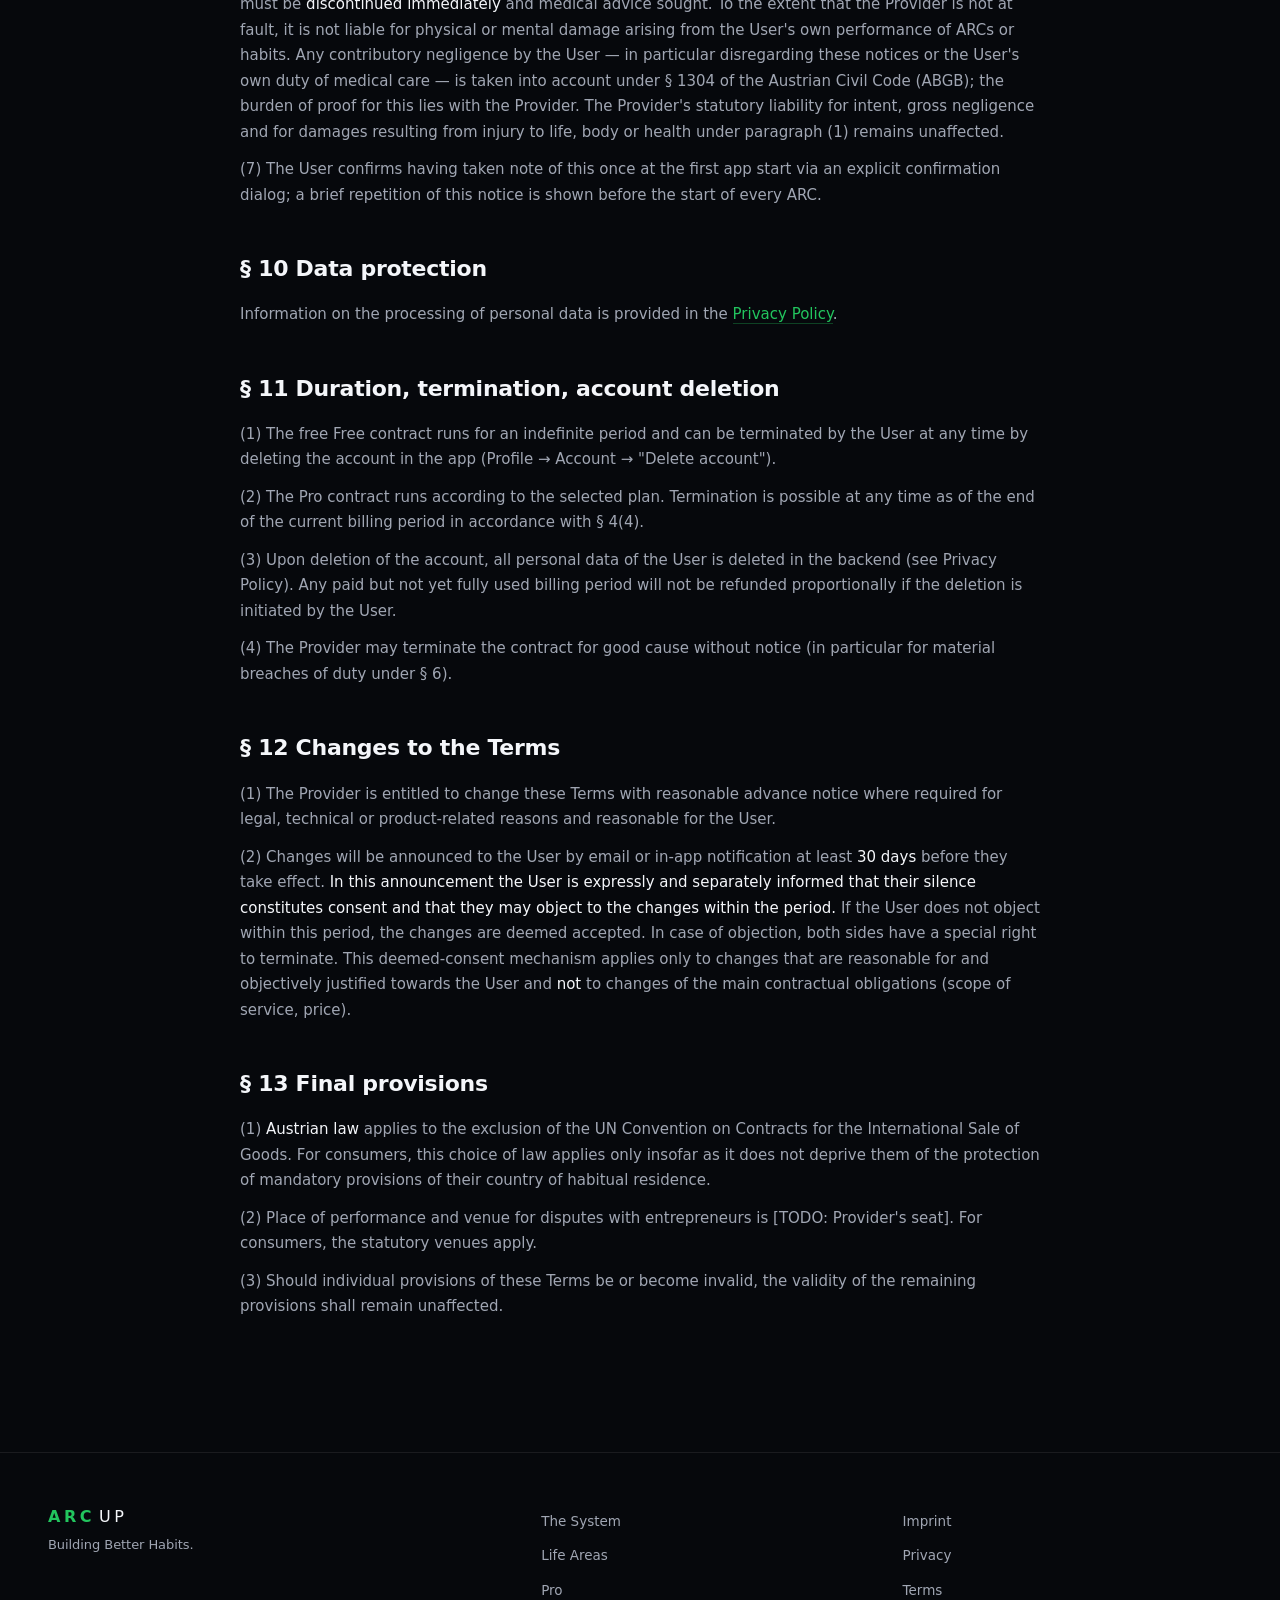
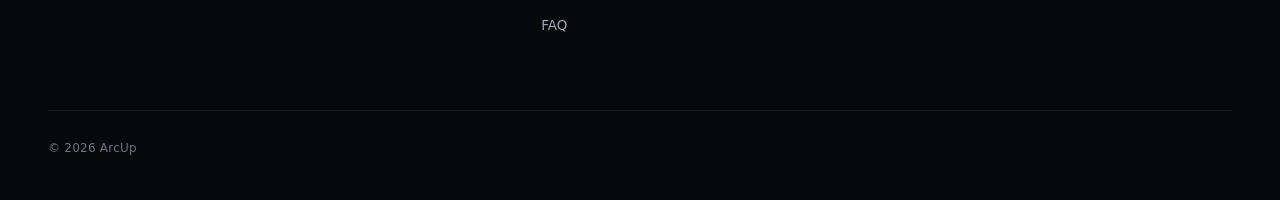
==== commit 715e6d08: "Minor Changes" ====
--- a/agb.html
+++ b/agb.html
@@ -9,9 +9,7 @@
   <link rel="icon" href="/favicon.ico" sizes="any" />
   <link rel="icon" type="image/png" href="assets/favicon.png?v=2" />
   <link rel="apple-touch-icon" href="assets/icon.png?v=2" />
-  <link rel="preconnect" href="https://fonts.googleapis.com" />
-  <link rel="preconnect" href="https://fonts.gstatic.com" crossorigin />
-  <link href="https://fonts.googleapis.com/css2?family=Geist:wght@100..900&display=swap" rel="stylesheet" />
+  <link rel="preload" href="assets/fonts/geist-latin.woff2" as="font" type="font/woff2" crossorigin />
   <link rel="stylesheet" href="css/styles.css" />
   <link rel="stylesheet" href="css/i18n.css" />
 </head>
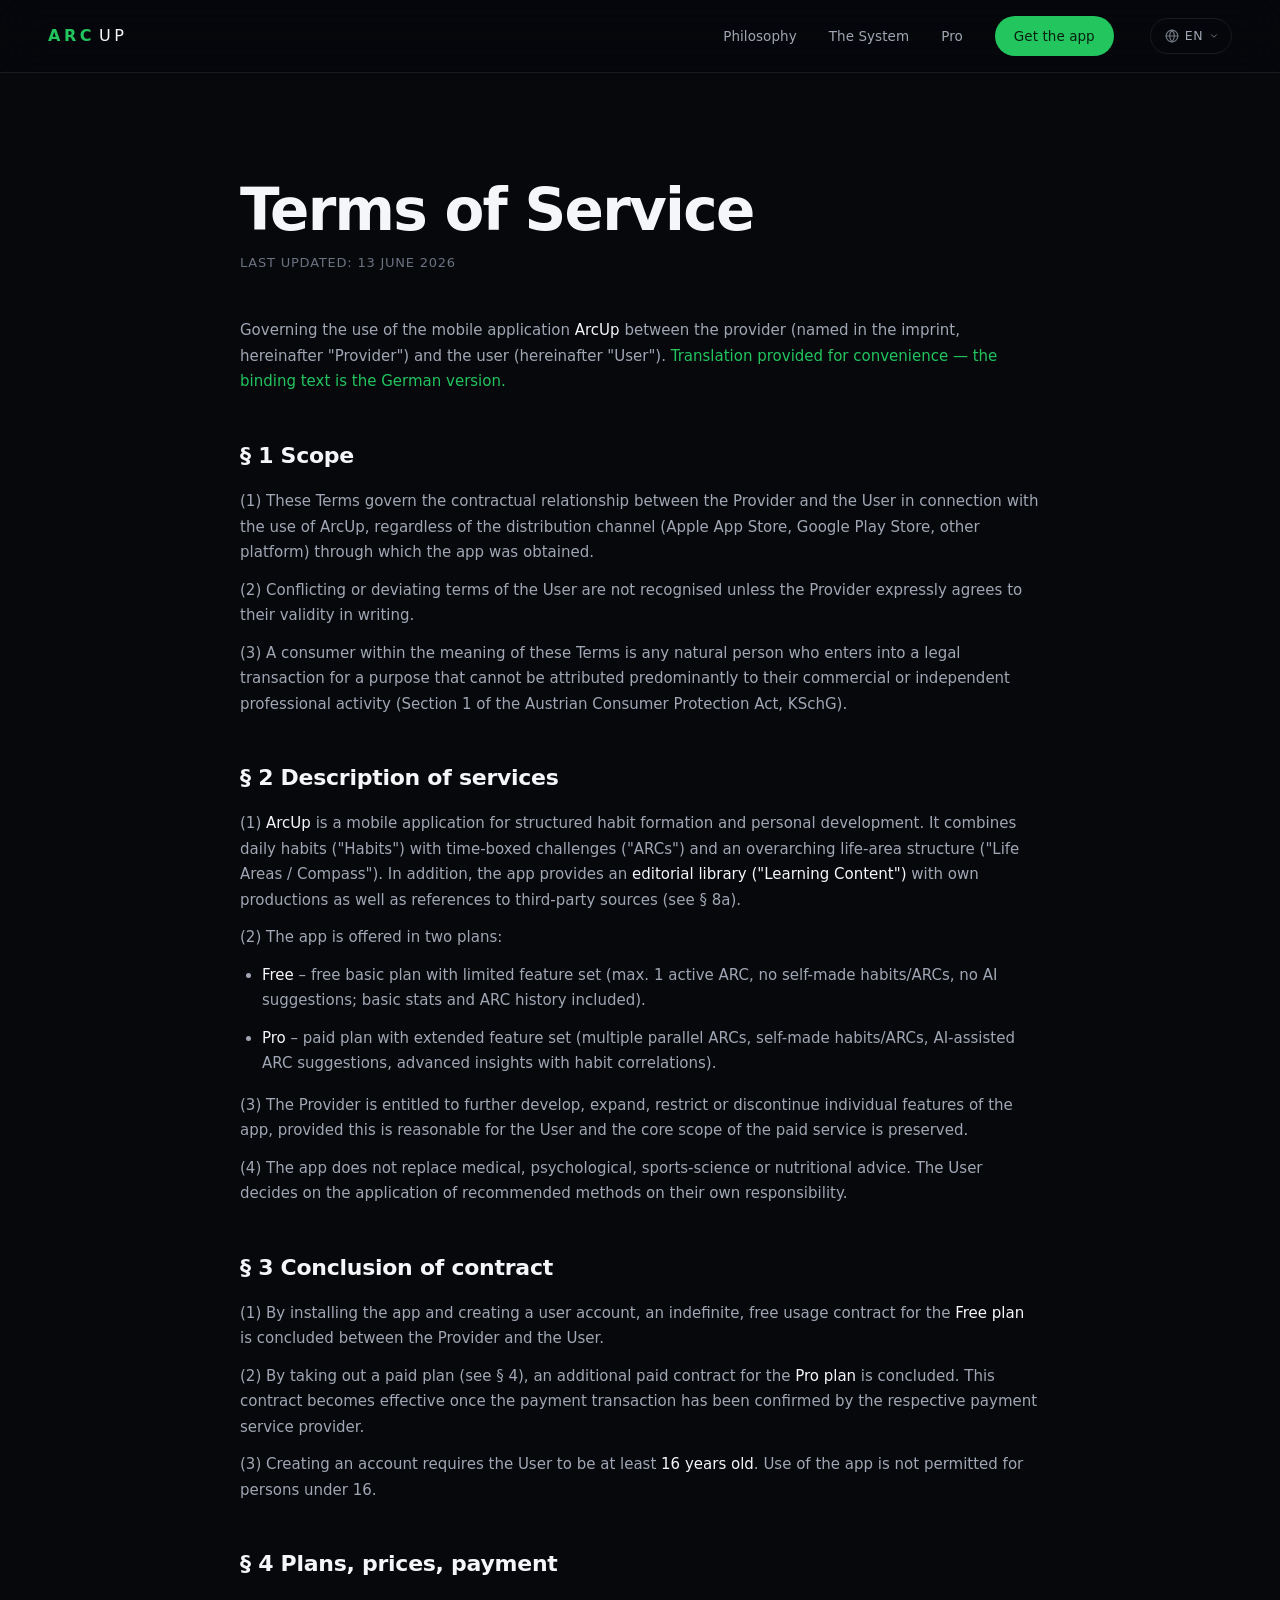
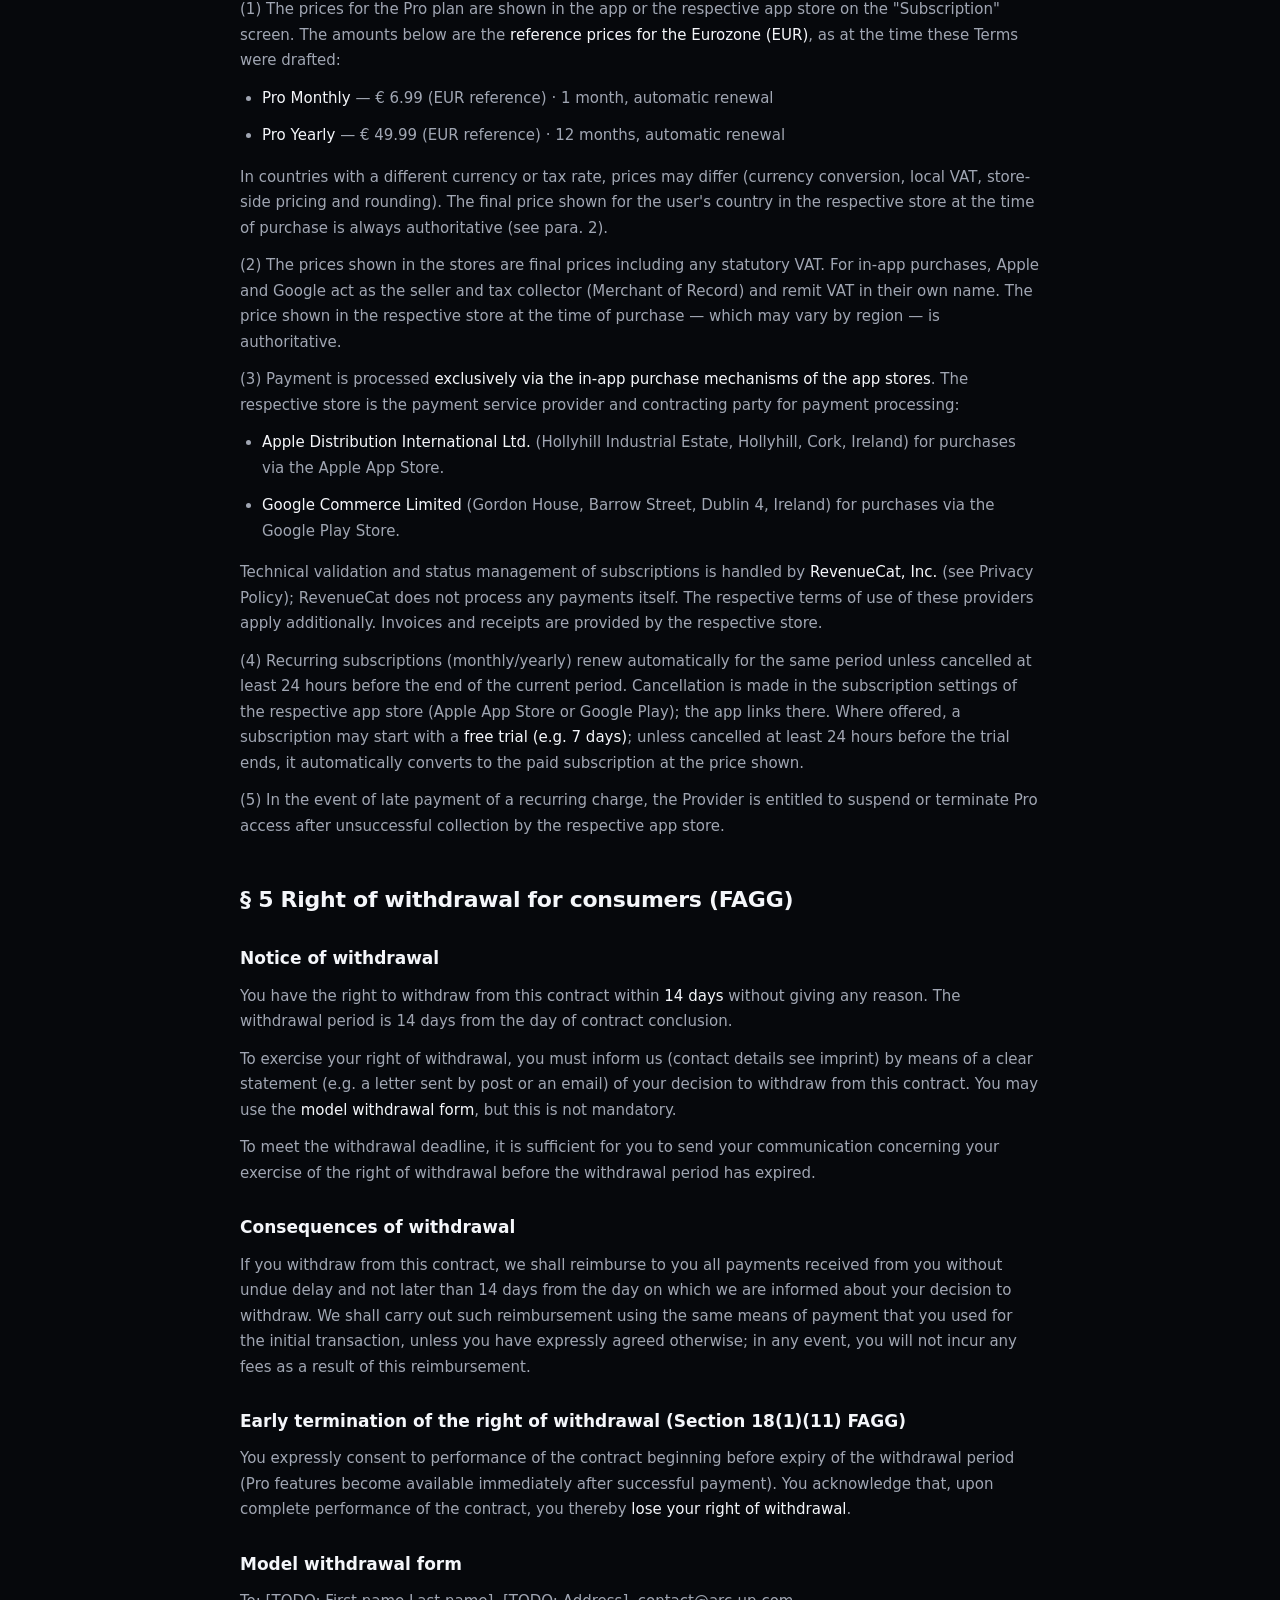
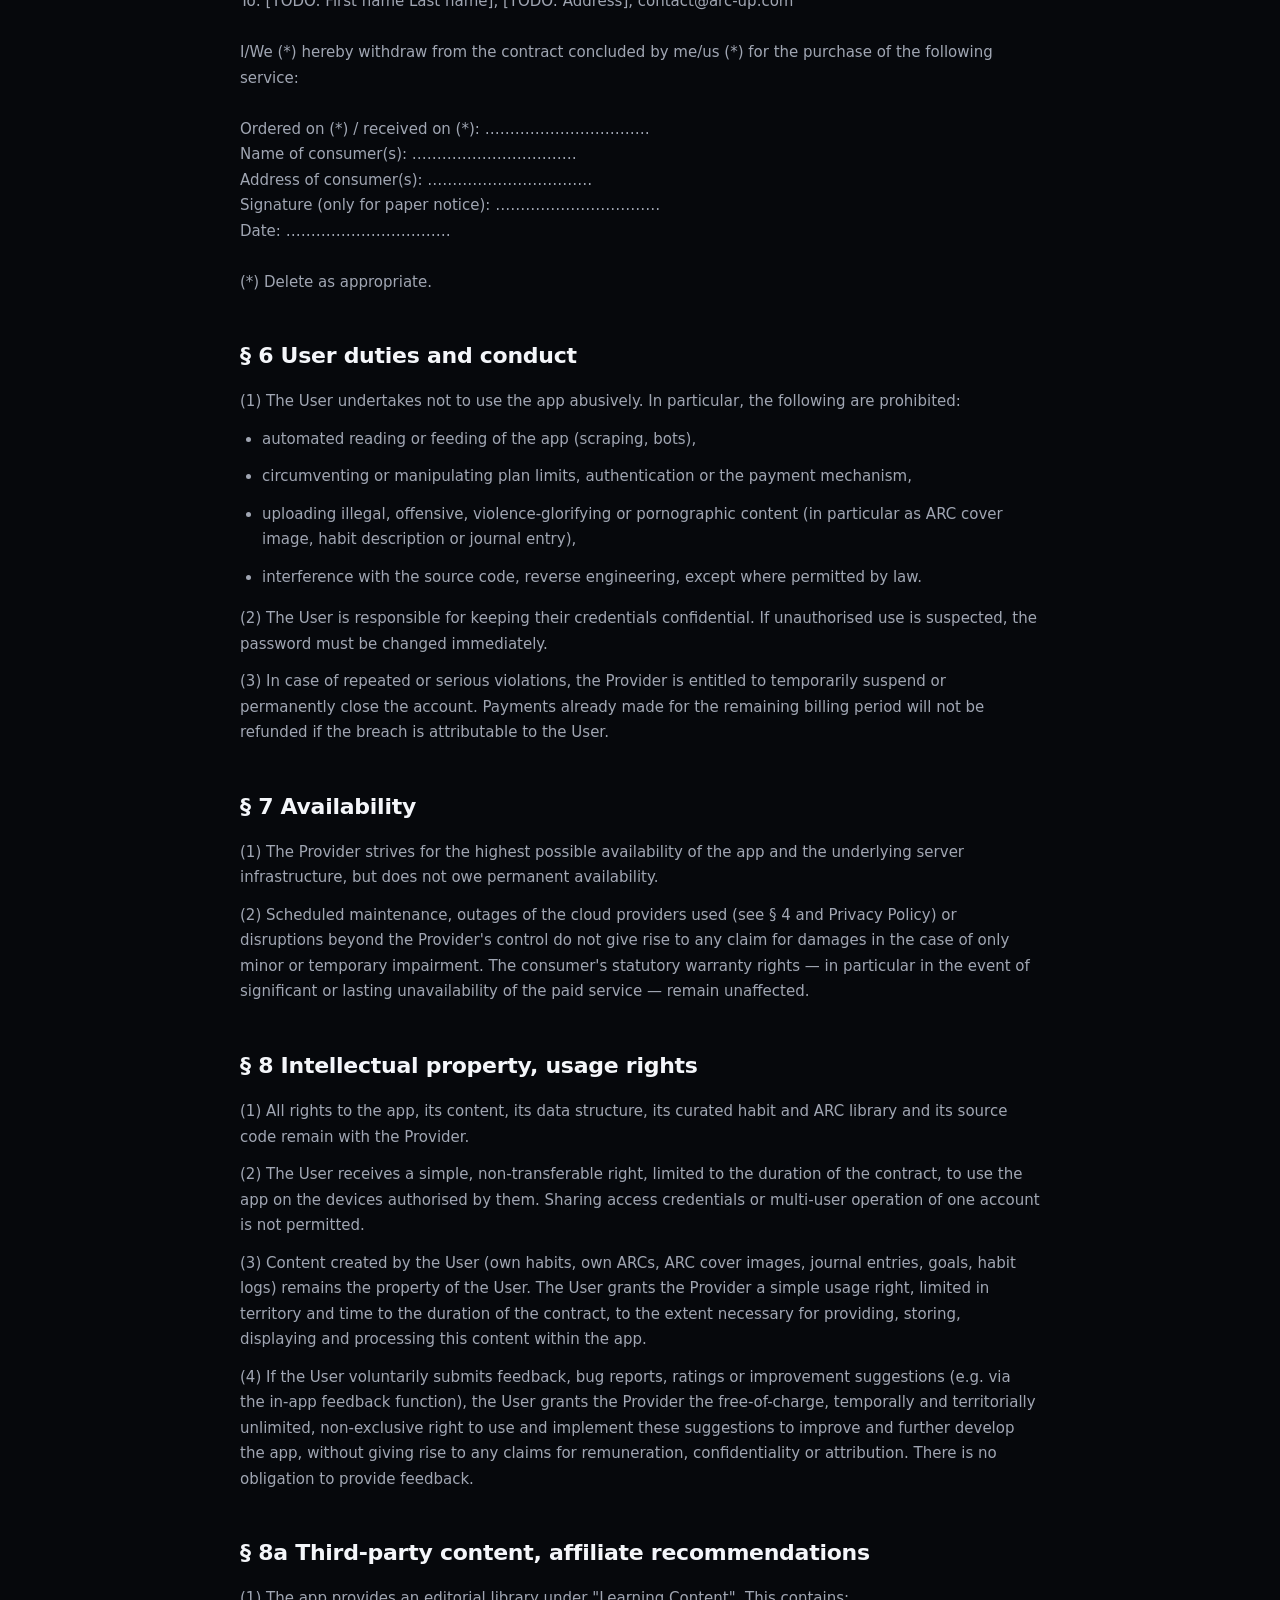
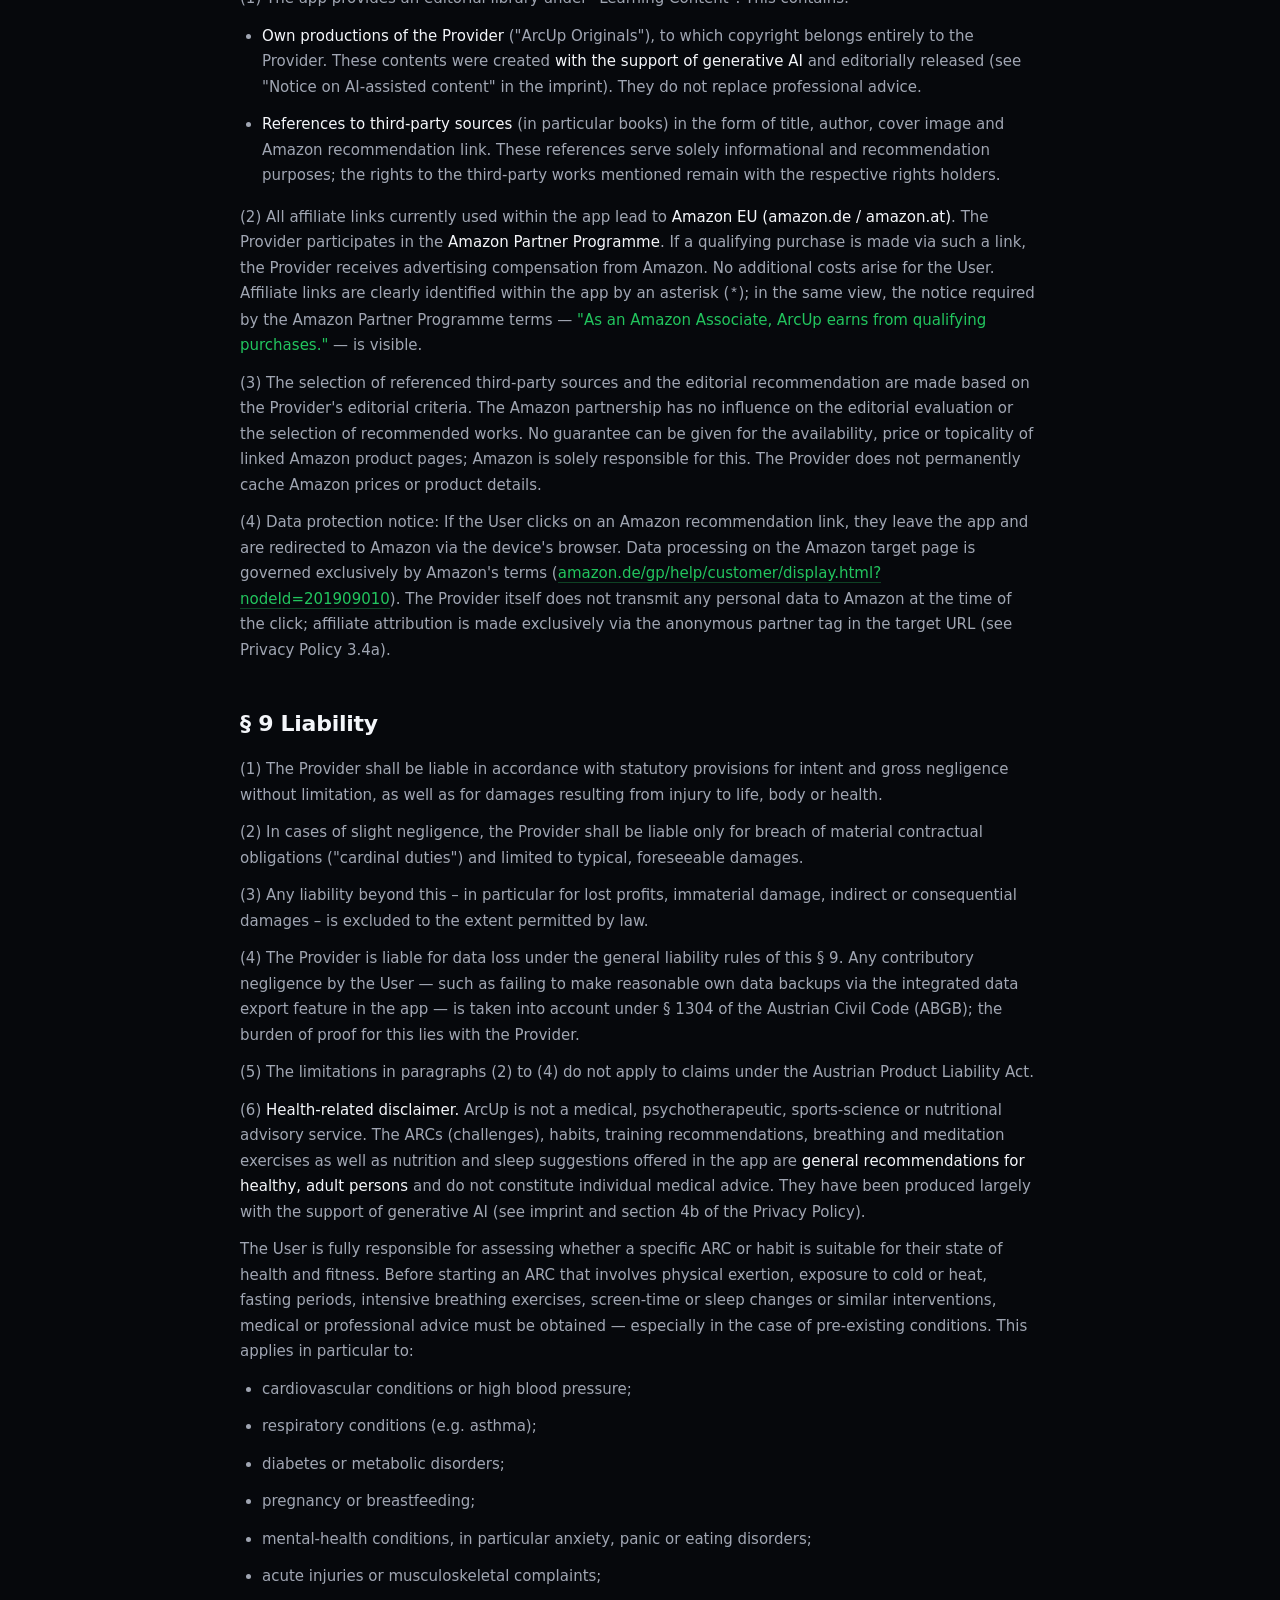
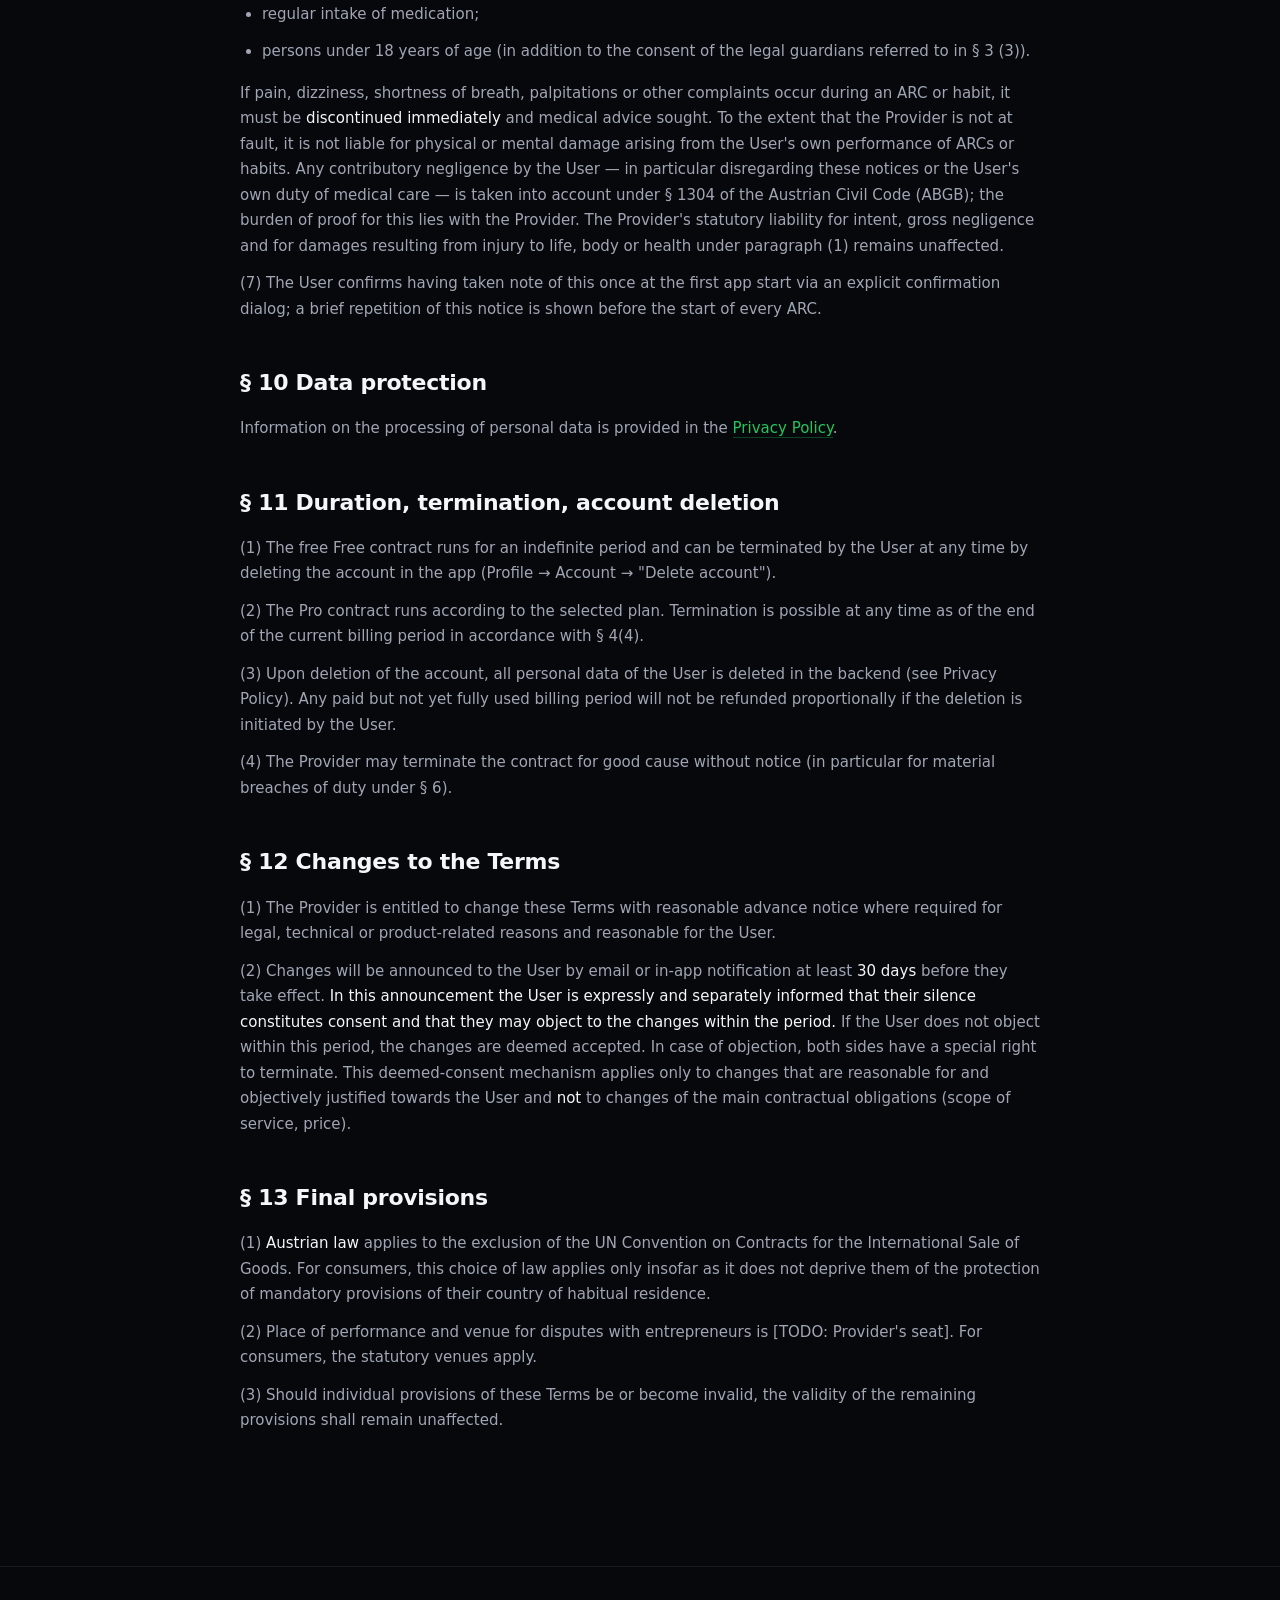
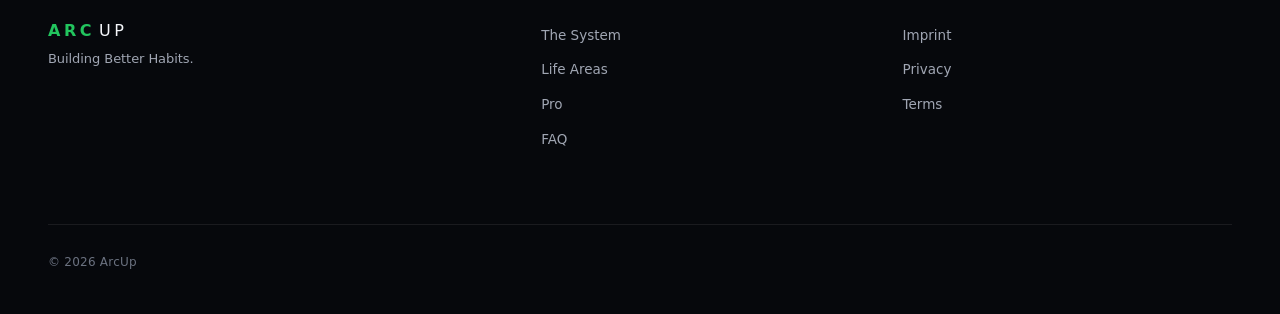
==== commit 92467594: "Minor changes" ====
--- a/agb.html
+++ b/agb.html
@@ -111,13 +111,19 @@
 
       <h2>§ 4 Tarife, Preise, Zahlung</h2>
       <p>
-        (1) Die Preise des Pro-Tarifs sind in der App im Bildschirm „Subscription" ausgewiesen.
-        Stand bei Vertragserstellung dieser AGB:
-      </p>
-      <ul>
-        <li><strong>Pro Monat</strong> — € 6,99 · 1 Monat, automatische Verlängerung</li>
-        <li><strong>Pro Jahr</strong> — € 49,99 · 12 Monate, automatische Verlängerung</li>
-      </ul>
+        (1) Die Preise des Pro-Tarifs werden in der App bzw. im jeweiligen App Store im Bildschirm
+        „Subscription" ausgewiesen. Die nachfolgenden Beträge sind die
+        <strong>Referenzpreise für die Eurozone (EUR)</strong>, Stand bei Vertragserstellung dieser AGB:
+      </p>
+      <ul>
+        <li><strong>Pro Monat</strong> — € 6,99 (EUR-Referenz) · 1 Monat, automatische Verlängerung</li>
+        <li><strong>Pro Jahr</strong> — € 49,99 (EUR-Referenz) · 12 Monate, automatische Verlängerung</li>
+      </ul>
+      <p>
+        In Ländern mit anderer Währung oder abweichendem Steuersatz können die Preise hiervon abweichen
+        (Währungsumrechnung, lokale Umsatzsteuer, store-seitige Preisgestaltung und Rundung). Maßgeblich ist
+        stets der zum Kaufzeitpunkt im jeweiligen Store für das Land des Nutzers angezeigte Endpreis (siehe Abs. 2).
+      </p>
       <p>
         (2) Die in den Stores angezeigten Preise sind Endpreise inkl. der jeweils gesetzlich
         anfallenden Umsatzsteuer. Apple bzw. Google treten beim In-App-Kauf als Verkäufer und
@@ -492,13 +498,19 @@
 
       <h2>§ 4 Plans, prices, payment</h2>
       <p>
-        (1) The prices for the Pro plan are shown in the app on the "Subscription" screen.
-        At the time these Terms were drafted:
-      </p>
-      <ul>
-        <li><strong>Pro Monthly</strong> — € 6.99 · 1 month, automatic renewal</li>
-        <li><strong>Pro Yearly</strong> — € 49.99 · 12 months, automatic renewal</li>
-      </ul>
+        (1) The prices for the Pro plan are shown in the app or the respective app store on the
+        "Subscription" screen. The amounts below are the <strong>reference prices for the Eurozone (EUR)</strong>,
+        as at the time these Terms were drafted:
+      </p>
+      <ul>
+        <li><strong>Pro Monthly</strong> — € 6.99 (EUR reference) · 1 month, automatic renewal</li>
+        <li><strong>Pro Yearly</strong> — € 49.99 (EUR reference) · 12 months, automatic renewal</li>
+      </ul>
+      <p>
+        In countries with a different currency or tax rate, prices may differ (currency conversion, local VAT,
+        store-side pricing and rounding). The final price shown for the user's country in the respective store
+        at the time of purchase is always authoritative (see para. 2).
+      </p>
       <p>
         (2) The prices shown in the stores are final prices including any statutory VAT. For
         in-app purchases, Apple and Google act as the seller and tax collector (Merchant of
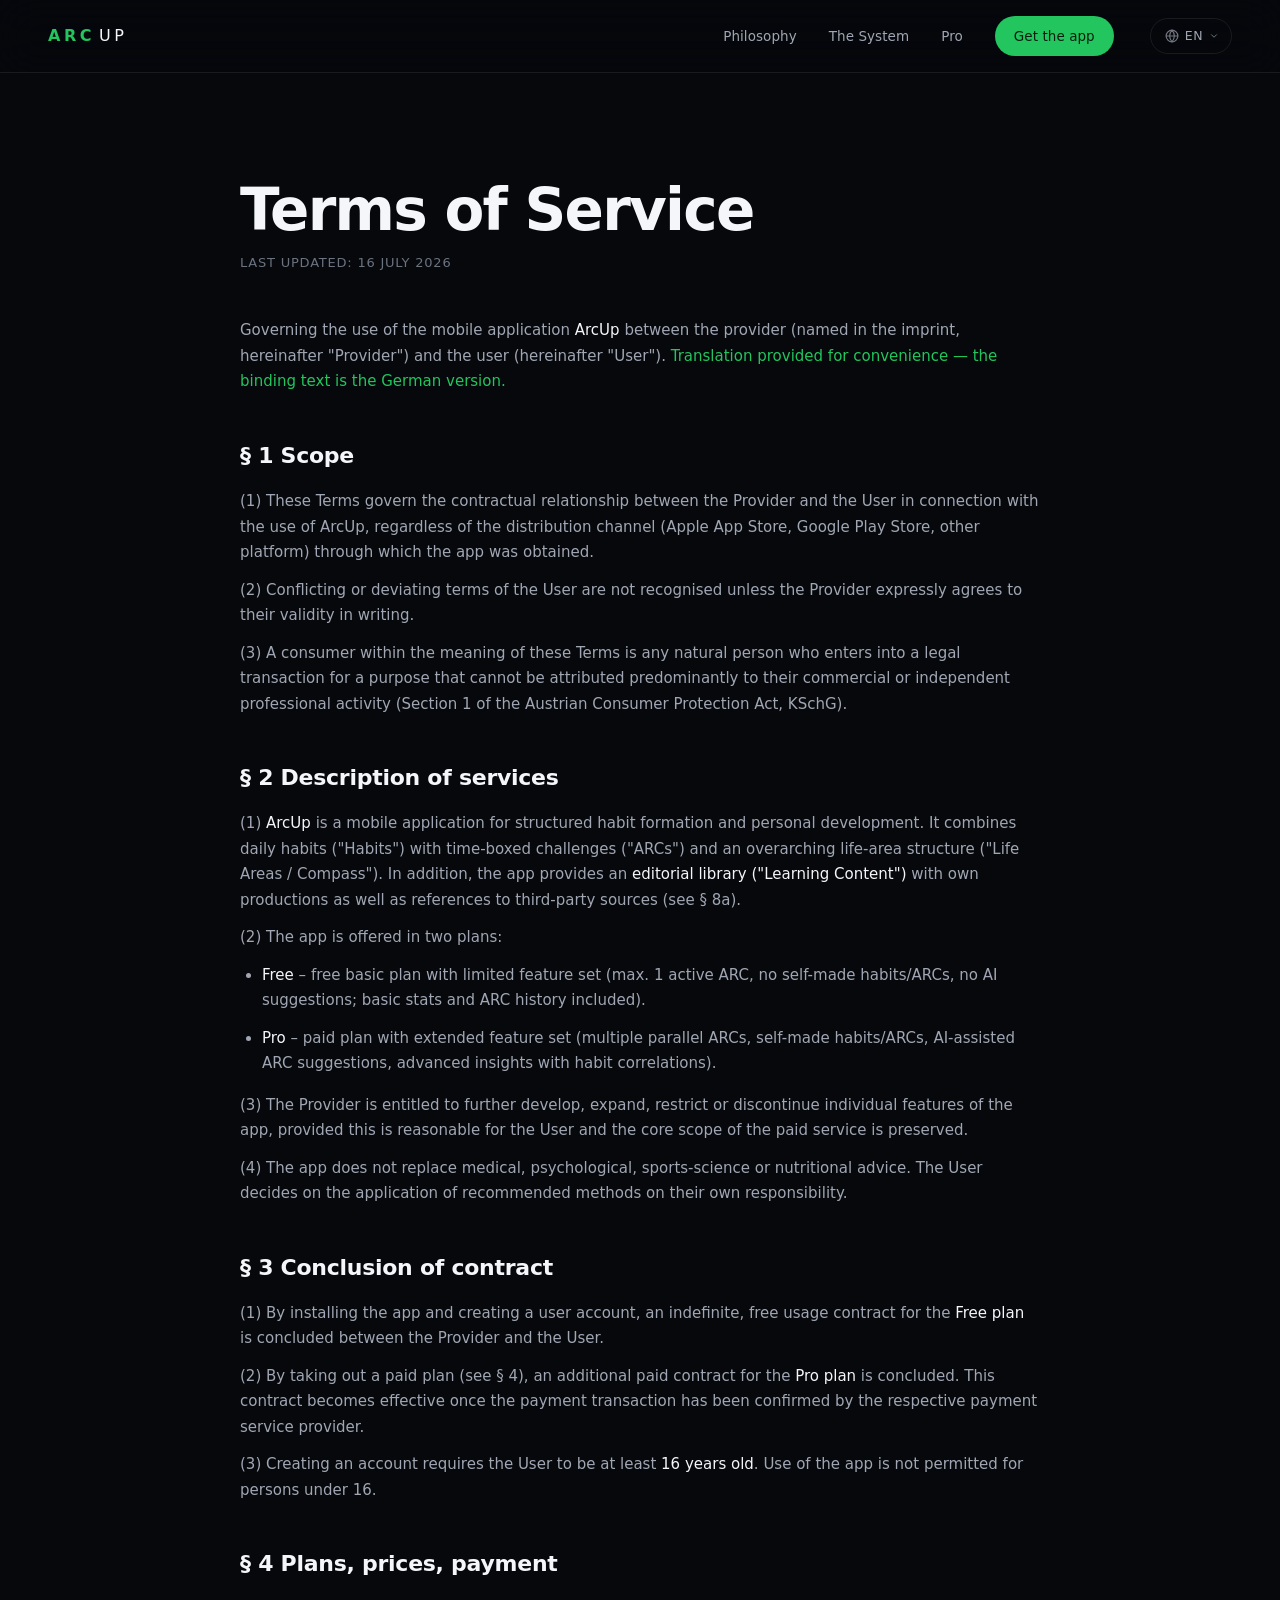
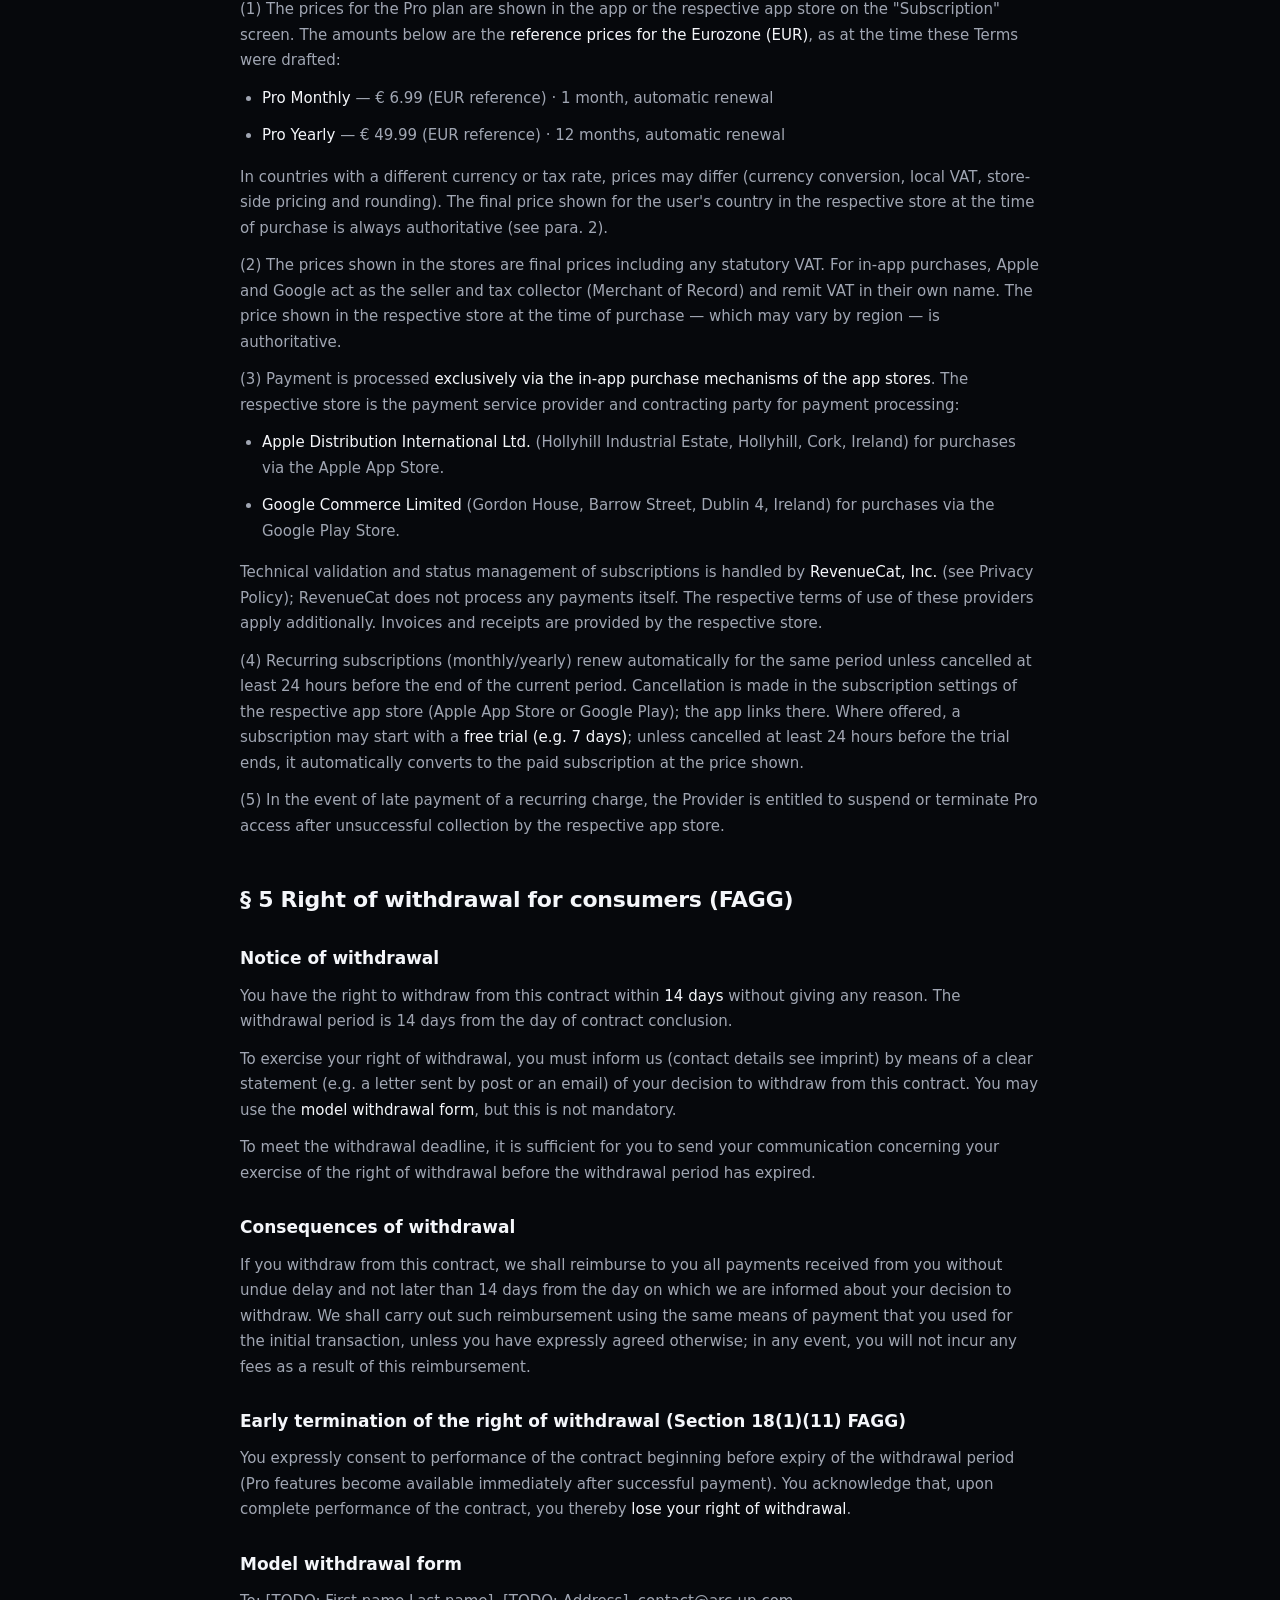
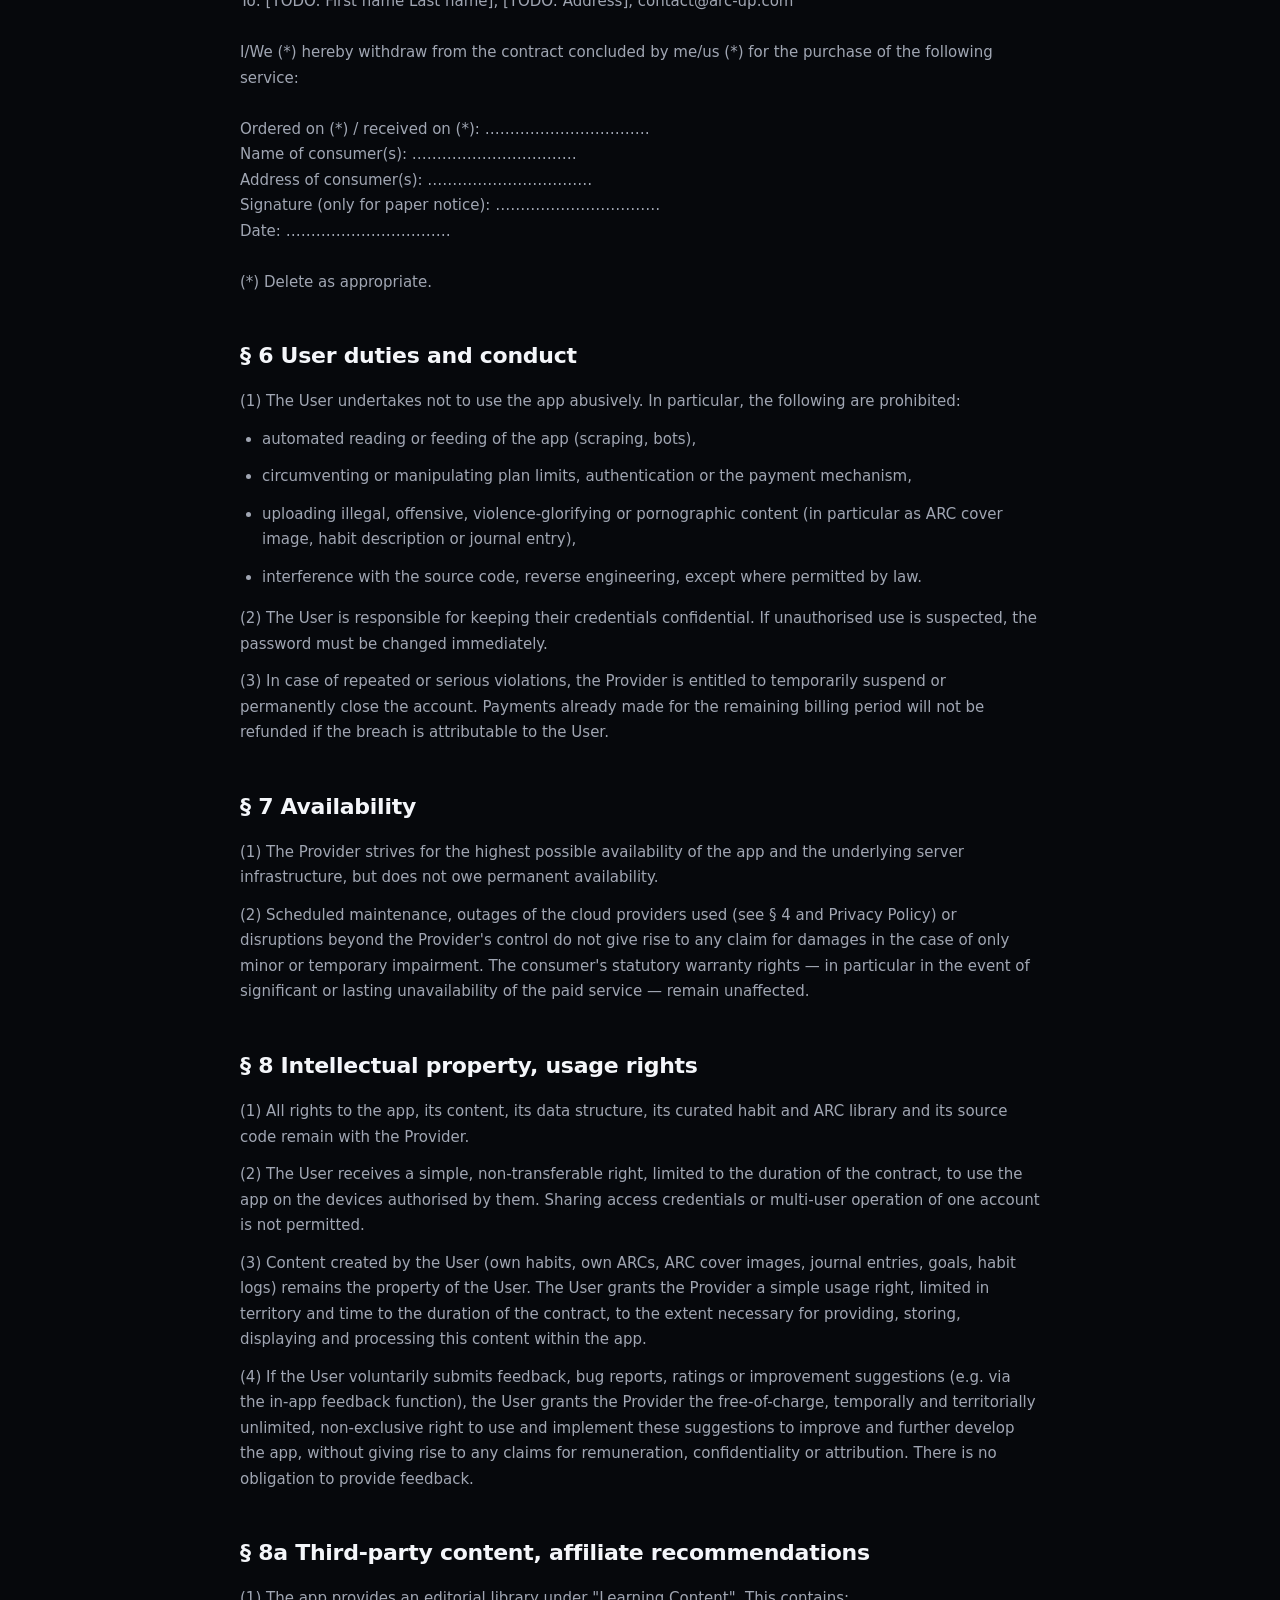
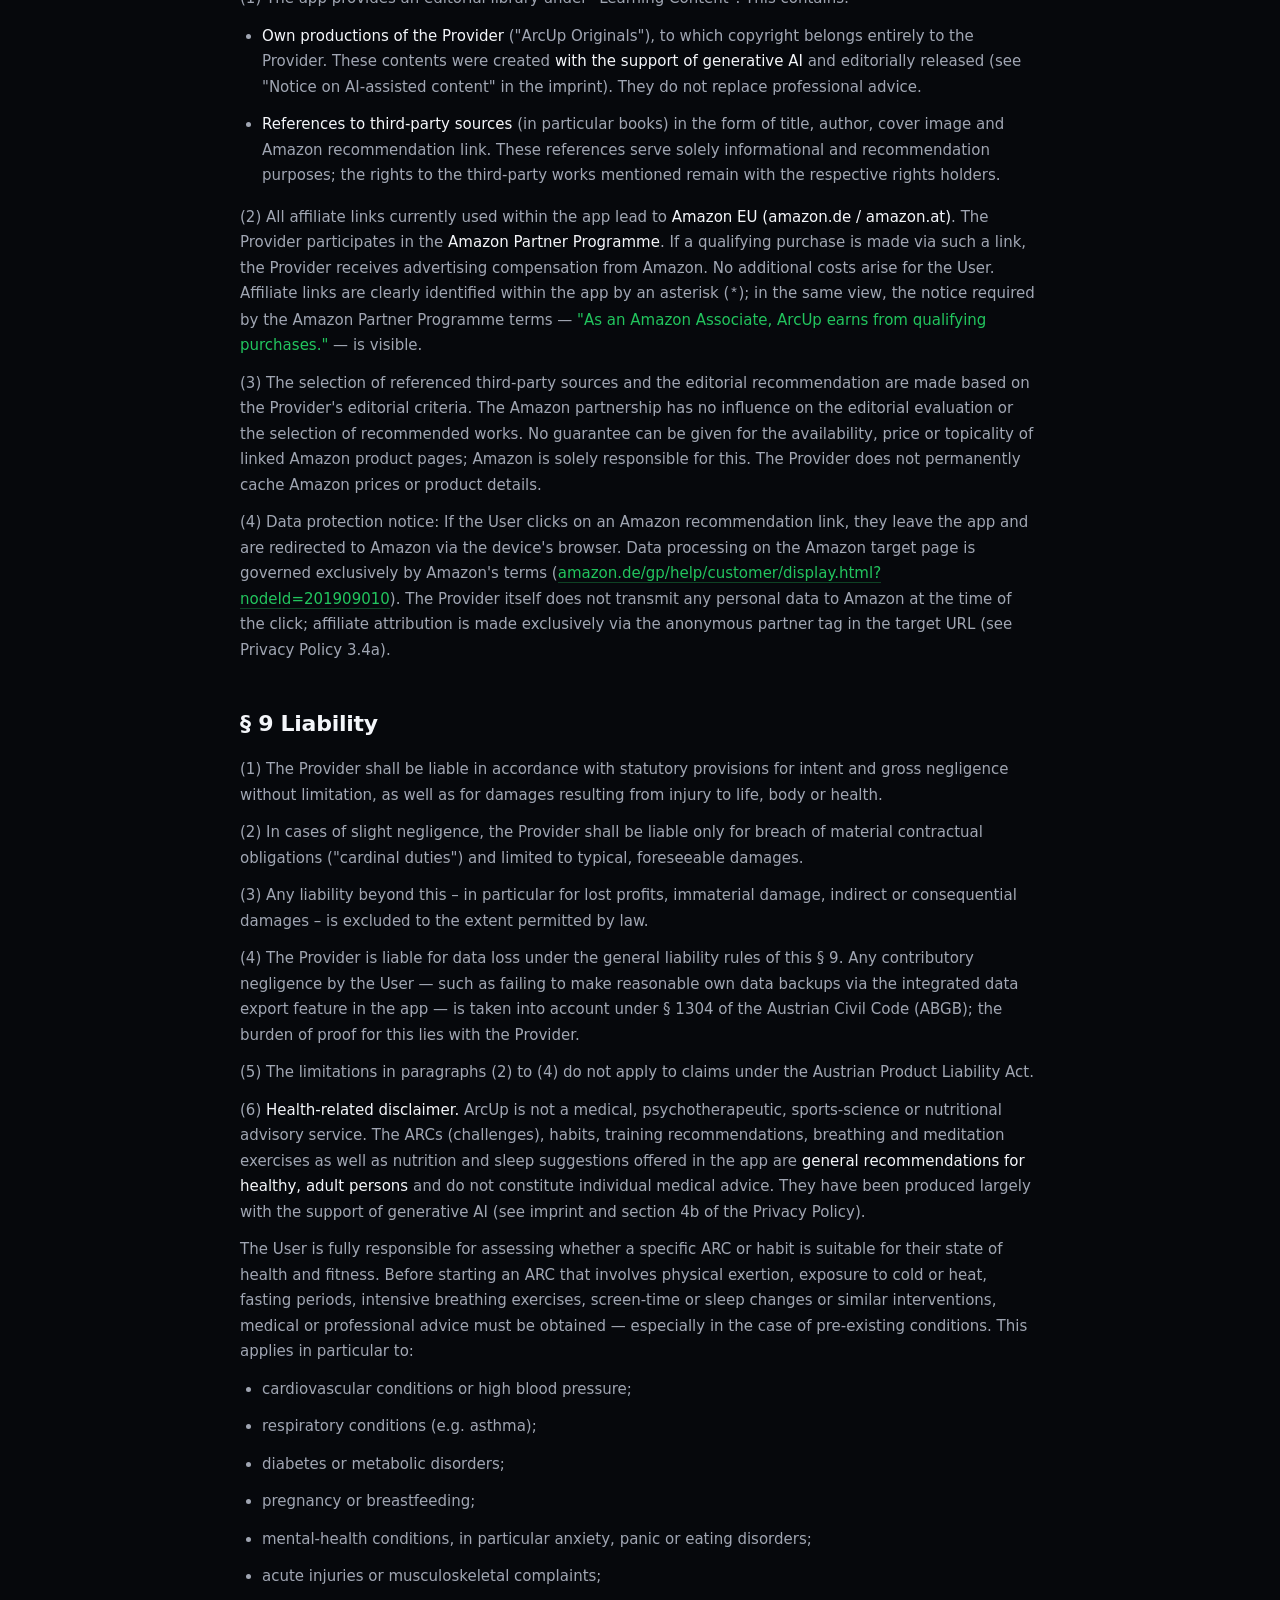
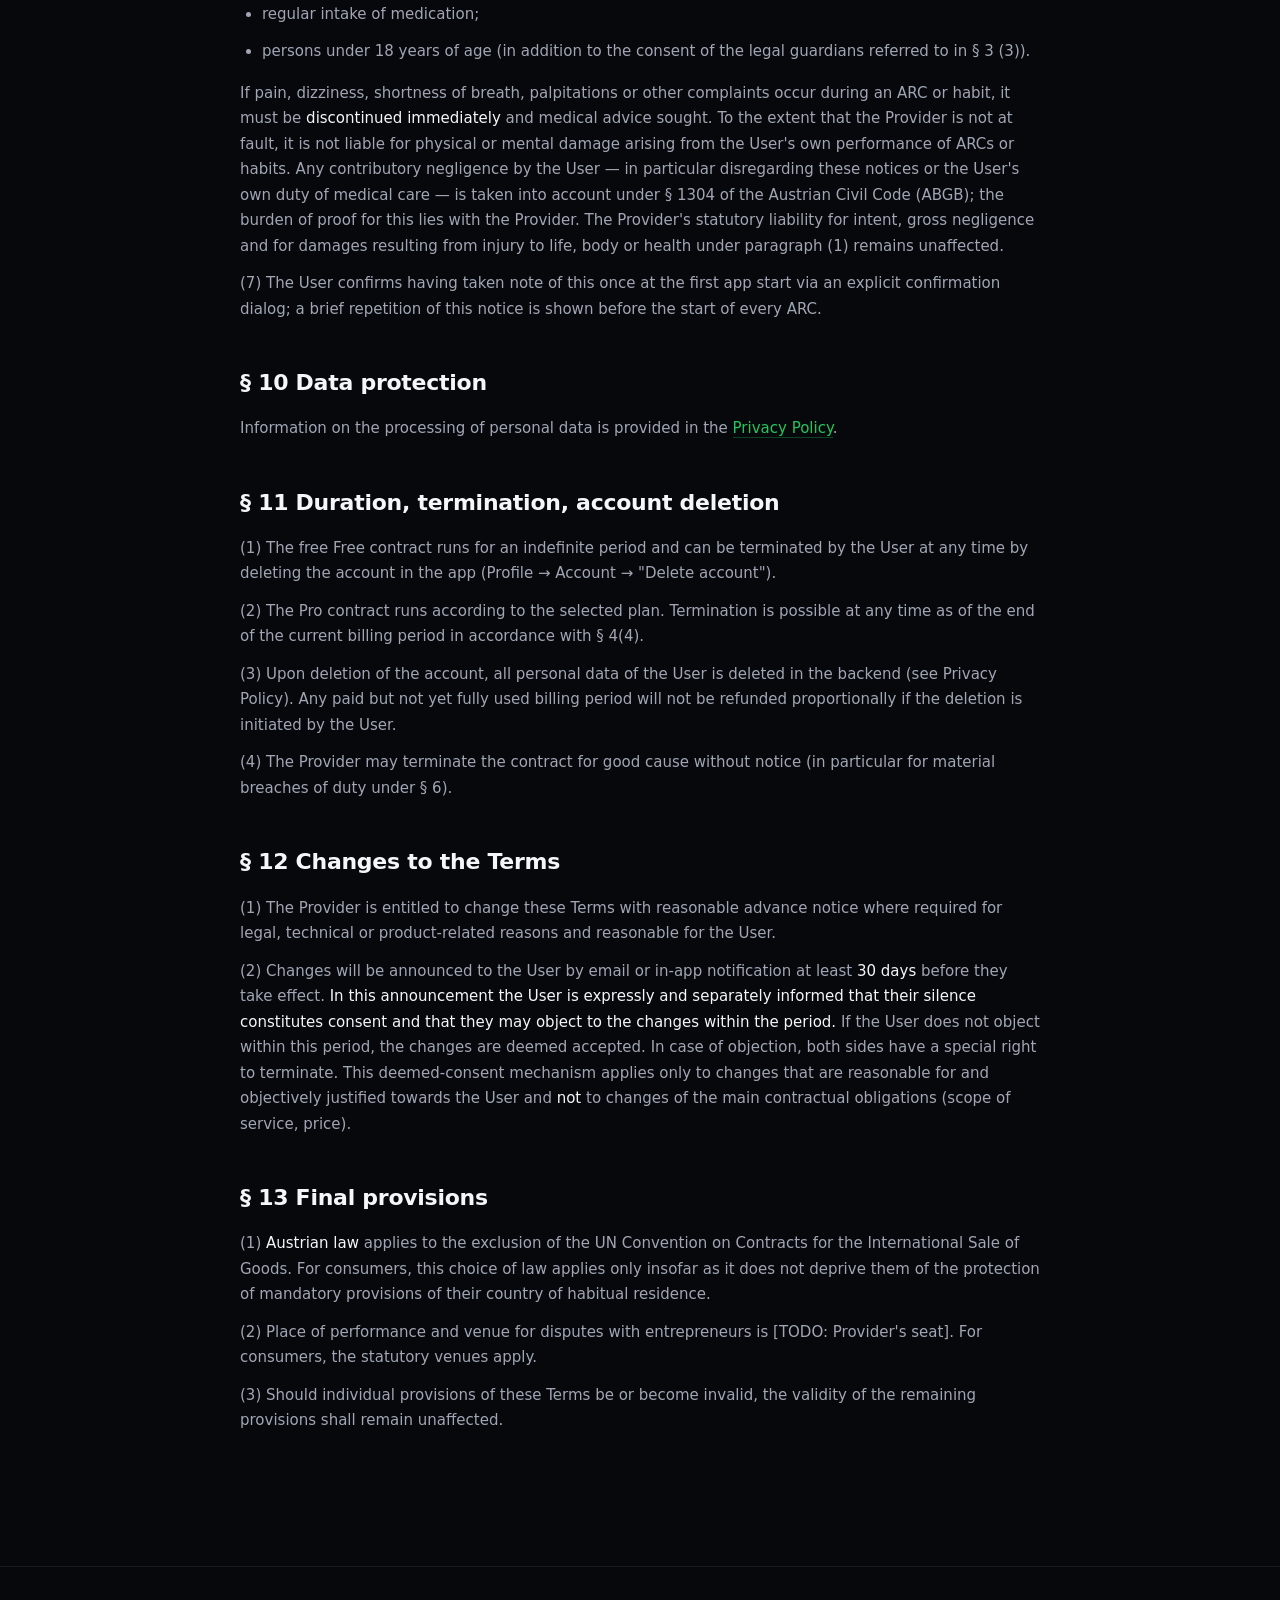
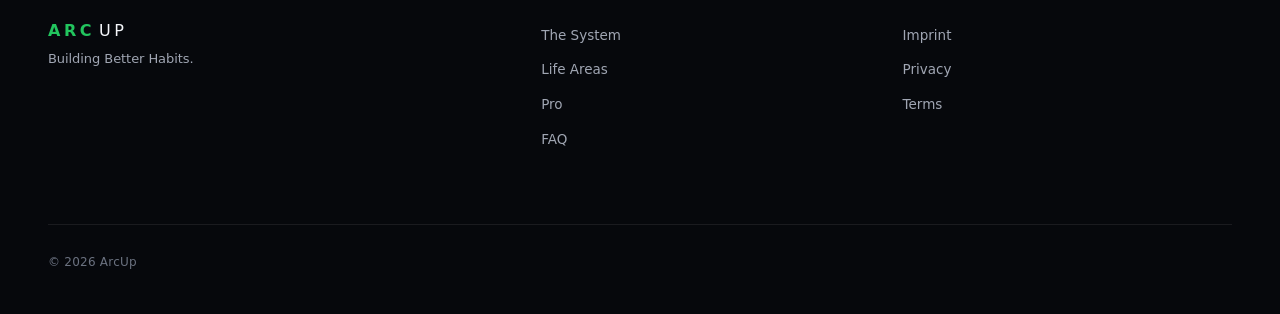
==== commit cfe9ee1c: "legal text improvement" ====
--- a/agb.html
+++ b/agb.html
@@ -77,8 +77,8 @@
       </p>
       <p>(2) Die App wird in zwei Tarifen angeboten:</p>
       <ul>
-        <li><strong>Free</strong> – kostenloser Basistarif mit eingeschränktem Funktionsumfang (max. 1 aktiver ARC, keine selbst erstellten Habits/ARCs, keine KI-Vorschläge; Basis-Statistiken und ARC-Verlauf enthalten).</li>
-        <li><strong>Pro</strong> – kostenpflichtiger Tarif mit erweitertem Funktionsumfang (mehrere parallele ARCs, selbst erstellte Habits/ARCs, KI-gestützte ARC-Vorschläge, erweiterte Insights mit Gewohnheits-Korrelationen).</li>
+        <li><strong>Free</strong> – kostenloser Basistarif mit eingeschränktem Funktionsumfang (max. 1 aktiver ARC, keine selbst erstellten Habits/ARCs, keine KI-Vorschläge; Basis-Statistiken, ARC-Verlauf sowie die als frei gekennzeichneten System-ARCs und Lerninhalte enthalten). Einzelne freie System-ARCs setzen zusätzlich ein bestimmtes, durch normale Nutzung erreichbares Nutzer-Level voraus.</li>
+        <li><strong>Pro</strong> – kostenpflichtiger Tarif mit erweitertem Funktionsumfang (mehrere parallele ARCs, selbst erstellte Habits/ARCs, KI-gestützte ARC-Vorschläge, erweiterte Insights mit Gewohnheits-Korrelationen sowie exklusive, als „Pro" gekennzeichnete System-ARCs und Lerninhalte).</li>
       </ul>
       <p>
         (3) Der Anbieter ist berechtigt, den Funktionsumfang der App weiterzuentwickeln, zu
@@ -338,8 +338,10 @@
       <p>
         Der Nutzer ist vollumfänglich selbst dafür verantwortlich zu beurteilen, ob eine konkrete
         ARC oder Gewohnheit für seinen Gesundheits- und Fitnesszustand geeignet ist. Vor Beginn
-        einer ARC, die körperliche Belastung, Kälte- oder Hitzeexposition, Fastenphasen,
-        intensive Atemübungen, Bildschirm- oder Schlafänderungen oder ähnliche Interventionen
+        einer ARC, die körperliche Belastung (einschließlich Lauf- und Kraft-Programmen mit
+        steigenden Zielwerten), Kälte- oder Hitzeexposition, Fastenphasen, Ernährungsumstellungen
+        oder den Verzicht auf Zucker, Koffein oder Alkohol, intensive Atemübungen, Bildschirm-
+        oder Schlafänderungen oder ähnliche Interventionen
         umfasst, ist – insbesondere bei Vorerkrankungen – ärztlicher oder fachlicher Rat
         einzuholen. Dies gilt unter anderem bei:
       </p>
@@ -351,6 +353,10 @@
         <li>psychischen Erkrankungen, insbesondere Angst-, Panik- oder Essstörungen;</li>
         <li>akuten Verletzungen oder muskuloskelettalen Beschwerden;</li>
         <li>regelmäßiger Medikamenteneinnahme;</li>
+        <li>Alkohol- oder sonstiger Substanzabhängigkeit — ein abrupter Alkoholverzicht (z. B.
+        im Rahmen einer „Dry Month“-ARC) kann bei bestehender Abhängigkeit medizinisch gefährlich
+        sein und gehört in ärztliche Begleitung; Challenges zum Alkoholverzicht richten sich
+        ausschließlich an nicht abhängige Gelegenheits- und Gewohnheitskonsumenten;</li>
         <li>einem Alter unter 18 Jahren (zusätzlich zur in § 3 (3) genannten Zustimmung der Erziehungsberechtigten).</li>
       </ul>
       <p>
--- a/css/styles.css
+++ b/css/styles.css
@@ -31,6 +31,7 @@
   --growth:        #60A5FA;
   --relationships: #F472B6;
   --leisure:       #FCD34D;
+  --nutrition:     #FB923C;
 
   /* Layout */
   --max:       1240px;
@@ -234,7 +235,7 @@
    ════════════════════════════════════════════════════════════ */
 .hero {
   position: relative;
-  padding: 180px 0 0;
+  padding: 150px 0 0;
   overflow: hidden;
   isolation: isolate;
   min-height: 100vh;
@@ -277,162 +278,327 @@
   -webkit-mask-image: radial-gradient(ellipse at center top, black 0%, transparent 70%);
 }
 
-/* Inner content — centered story */
-.hero-inner {
+/* Layout — stacked and centered by default (the mobile look); on wide
+ * screens the split media query below turns this into two columns:
+ * welcome copy on the left, the phone stage on the right. */
+.hero-split {
+  flex: 1;
+  width: 100%;
+  display: flex;
+  flex-direction: column;
+}
+.hero-copy {
   text-align: center;
   position: relative;
   z-index: 2;
-}
-
-.hero-pill {
-  display: inline-flex;
-  align-items: center;
-  gap: 10px;
-  font-size: 12px;
+  padding: 0 24px;
+}
+
+/* Welcome block — mirrors the app's landing slide: small uppercase kicker,
+ * the big ARC UP brand mark (ARC slides in from the left, UP from the
+ * right), the bold green tagline and the one-line sub. */
+.hero-kicker {
+  display: block;
+  font-size: 12.5px;
   font-weight: 500;
-  color: var(--text);
-  letter-spacing: 0.04em;
-  padding: 8px 16px 8px 12px;
-  border-radius: 999px;
-  border: 1px solid var(--hairline-2);
-  background: rgba(255,255,255,0.04);
-  backdrop-filter: blur(8px);
-  -webkit-backdrop-filter: blur(8px);
-  margin-bottom: 40px;
-}
-.hero-pill-dot {
-  width: 6px; height: 6px;
-  border-radius: 50%;
-  background: var(--accent);
-  box-shadow: 0 0 14px var(--accent);
-  animation: pulse 2.4s ease-in-out infinite;
-}
-@keyframes pulse {
-  0%, 100% { opacity: 1; transform: scale(1); }
-  50%      { opacity: 0.5; transform: scale(0.85); }
-}
-
-/* Massive 3-line headline */
-.hero-headline {
-  font-size: clamp(64px, 12vw, 180px);
-  line-height: 0.88;
-  letter-spacing: -0.055em;
-  font-weight: 500;
+  letter-spacing: 0.34em;
+  text-transform: uppercase;
+  color: var(--text-dim);
+  margin-bottom: 20px;
+}
+.hero-brand {
+  display: flex;
+  justify-content: center;
+  align-items: baseline;
+  gap: clamp(14px, 2.4vw, 30px);
+  font-size: clamp(58px, 9vw, 112px);
+  letter-spacing: 0.16em;
+  line-height: 1;
   color: var(--text);
   margin: 0 auto;
-  display: flex;
-  flex-direction: column;
-  gap: 4px;
-  max-width: 1100px;
-}
-.hero-headline span {
-  display: block;
-}
-.hero-accent {
+}
+.hero-brand-arc {
+  font-weight: 700;
   color: var(--accent);
-  font-style: normal;
+  text-shadow: 0 0 44px rgba(34, 197, 94, 0.35);
+}
+.hero-brand-up {
+  font-weight: 300;
+  color: var(--text-dim);
+}
+.hero-tagline {
+  margin-top: 24px;
+  font-size: clamp(19px, 2vw, 24px);
+  font-weight: 700;
+  letter-spacing: -0.01em;
+  color: var(--accent);
 }
 
 .hero-sub {
   max-width: 580px;
-  margin: 36px auto 0;
+  margin: 12px auto 0;
   font-size: clamp(15px, 1.25vw, 18px);
   line-height: 1.55;
   color: var(--text-mute);
   letter-spacing: -0.005em;
 }
 
-.hero-cta {
-  display: flex;
+/* The stage — swipeable 3D fan: three phones cycle through the left /
+ * center / right slots (drag, swipe, tap a side phone or a dot).
+ * Children live in one shared 3D space (preserve-3d + translateZ), so the
+ * JS pointer tilt on --tilt-x/--tilt-y produces real depth parallax.
+ * Slot positions are transforms on absolutely positioned phones, so a slot
+ * change simply transitions `transform`. Float/entrance animations use the
+ * individual `translate` property so they compose with that transform.
+ * The static .hero-phone--left/center/right classes stay on the elements as
+ * the no-JS fallback and as anchors for the one-time entrance animations;
+ * the JS-managed .slot-* classes (specificity 0,2,0) override them. */
+/* Shell wraps the stage plus the two arrow buttons: the sizing variables
+ * live here so stage AND arrows share them, and the arrows stay outside the
+ * stage's 3D tilt transform. */
+.hero-stage-shell {
+  --phone-w: clamp(260px, 28vw, 380px);
+  --fan-x: calc(var(--phone-w) * 0.70);
+  --side-scale: 0.74;
+  position: relative;
+  margin-top: 56px;
+}
+.hero-stage {
+  --drag: 0px;
+  position: relative;
+  height: calc(var(--phone-w) * 1.852); /* screenshots are 1480x2740 */
+  z-index: 1;
+  perspective: 1400px;
+  transform-style: preserve-3d;
+  transform: perspective(1200px) rotateX(var(--tilt-x, 0deg)) rotateY(var(--tilt-y, 0deg));
+  touch-action: pan-y;
+}
+/* Prev/next arrows — the no-swipe path on desktop. Hidden on touch-only
+ * devices, where swiping the stage is the natural gesture. */
+.hero-stage-arrow {
+  position: absolute;
+  top: 50%;
+  translate: 0 -50%;
+  z-index: 3;
+  width: 46px;
+  height: 46px;
+  padding: 0;
+  border-radius: 50%;
+  border: 1px solid var(--hairline-2);
+  background: rgba(255, 255, 255, 0.045);
+  backdrop-filter: blur(6px);
+  -webkit-backdrop-filter: blur(6px);
+  color: var(--text-mute);
+  display: flex;
+  align-items: center;
   justify-content: center;
-  align-items: center;
-  gap: 28px;
-  margin-top: 44px;
-  flex-wrap: wrap;
-}
-.hero-secondary {
-  display: inline-flex;
-  align-items: center;
-  gap: 8px;
-  font-size: 14.5px;
-  font-weight: 500;
-  color: var(--text);
-  padding: 6px 4px;
-  border-bottom: 1px solid var(--hairline-2);
-  transition: color 0.2s ease, border-color 0.2s ease, gap 0.2s ease;
-}
-.hero-secondary:hover {
+  cursor: pointer;
+  appearance: none;
+  transition: color 0.2s ease, border-color 0.2s ease, background 0.2s ease;
+}
+.hero-stage-arrow:hover {
   color: var(--accent);
-  border-bottom-color: var(--accent);
-  gap: 12px;
-}
-
-/* The stage — center phone + two side phones */
-.hero-stage {
-  position: relative;
-  margin-top: 88px;
-  display: flex;
-  align-items: flex-end;
-  justify-content: center;
-  gap: clamp(28px, 4vw, 72px);
-  z-index: 1;
-  padding: 0 24px;
-  perspective: 1400px;
+  border-color: rgba(34, 197, 94, 0.5);
+  background: rgba(34, 197, 94, 0.08);
+}
+.hero-stage-arrow--prev {
+  left: max(12px, calc(50% - var(--fan-x) - var(--phone-w) * var(--side-scale) / 2 - 72px));
+}
+.hero-stage-arrow--next {
+  right: max(12px, calc(50% - var(--fan-x) - var(--phone-w) * var(--side-scale) / 2 - 72px));
+}
+@media (hover: none) and (pointer: coarse) {
+  .hero-stage-arrow { display: none; }
 }
 .hero-stage-glow {
   position: absolute;
   width: 70%; height: 60%;
-  bottom: 0; left: 15%;
+  bottom: -6%; left: 15%;
   background: radial-gradient(ellipse at bottom, var(--accent-glow) 0%, transparent 65%);
   filter: blur(80px);
   z-index: -1;
+  transform: translateZ(-180px);
+}
+/* Stage floor — thin light line the phones appear to stand on */
+.hero-stage::after {
+  content: '';
+  position: absolute;
+  left: 8%; right: 8%; bottom: -34px;
+  height: 1px;
+  background: linear-gradient(90deg,
+    transparent,
+    rgba(34, 197, 94, 0.35) 30%,
+    rgba(134, 239, 172, 0.65) 50%,
+    rgba(34, 197, 94, 0.35) 70%,
+    transparent);
+  filter: drop-shadow(0 0 14px rgba(34, 197, 94, 0.5));
 }
 .hero-phone {
+  position: absolute;
+  bottom: 0;
+  left: calc(50% - var(--phone-w) / 2);
+  width: var(--phone-w);
   height: auto;
-  filter: drop-shadow(0 40px 80px rgba(0, 0, 0, 0.55));
-  transition: transform 0.6s cubic-bezier(0.22, 1, 0.36, 1);
-}
-.hero-phone:not(.hero-phone--left):not(.hero-phone--right) {
-  /* Center phone */
-  width: clamp(260px, 28vw, 380px);
+  transform-origin: 50% 100%;
+  will-change: transform;
+  cursor: grab;
+  user-select: none;
+  -webkit-user-select: none;
+  -webkit-user-drag: none;
+}
+.hero-stage.is-dragging .hero-phone { cursor: grabbing; }
+/* Both filters keep the same two-shadow structure so the green glow
+ * cross-fades smoothly when a phone enters/leaves the center slot. */
+.hero-phone--center,
+.hero-phone.slot-center {
+  transform: translateX(var(--drag)) translateZ(70px);
   z-index: 2;
-  position: relative;
+  opacity: 1;
   filter: drop-shadow(0 50px 100px rgba(0, 0, 0, 0.7))
           drop-shadow(0 0 60px rgba(34, 197, 94, 0.18));
 }
 .hero-phone--left,
-.hero-phone--right {
-  width: clamp(190px, 20vw, 280px);
+.hero-phone.slot-left {
+  transform: translateX(calc(var(--drag) - var(--fan-x))) translateZ(-110px)
+             rotateY(20deg) rotate(-2deg) scale(var(--side-scale));
   z-index: 1;
-  opacity: 0.85;
-}
-.hero-phone--left {
-  transform: translateY(-2%) rotate(-4deg);
-}
-.hero-phone--right {
-  transform: translateY(-2%) rotate(4deg);
-}
-
-/* Hero rotator — rotating life-area word under the headline */
-.hero-rotator {
-  margin: 20px auto 0;
-  font-size: clamp(17px, 1.9vw, 24px);
-  font-weight: 500;
-  letter-spacing: -0.01em;
-  color: var(--text-mute);
-  transition: opacity 0.3s ease, transform 0.3s ease;
-}
-.hero-rotator.swap { opacity: 0; transform: translateY(-8px); }
-.hero-rotator-word { display: inline-block; color: var(--accent); }
-
-/* ── Motion: floating hero phones, breathing glow, scroll reveal ── */
+  opacity: 0.9;
+  filter: drop-shadow(0 40px 80px rgba(0, 0, 0, 0.55))
+          drop-shadow(0 0 60px rgba(34, 197, 94, 0));
+}
+.hero-phone--right,
+.hero-phone.slot-right {
+  transform: translateX(calc(var(--drag) + var(--fan-x))) translateZ(-110px)
+             rotateY(-20deg) rotate(2deg) scale(var(--side-scale));
+  z-index: 1;
+  opacity: 0.9;
+  filter: drop-shadow(0 40px 80px rgba(0, 0, 0, 0.55))
+          drop-shadow(0 0 60px rgba(34, 197, 94, 0));
+}
+.hero-phone.slot-left, .hero-phone.slot-right { cursor: pointer; }
+/* Off-stage slots — phones beyond the visible three wait here, pushed
+ * deeper and faded out, and slide in from the side they will enter. */
+.hero-phone--hidden,
+.hero-phone.slot-hidden-left,
+.hero-phone.slot-hidden-right {
+  z-index: 0;
+  opacity: 0;
+  pointer-events: none;
+}
+.hero-phone--hidden,
+.hero-phone.slot-hidden-right {
+  transform: translateX(calc(var(--drag) + var(--fan-x) * 1.55)) translateZ(-260px)
+             rotateY(-26deg) rotate(2deg) scale(calc(var(--side-scale) * 0.85));
+}
+.hero-phone.slot-hidden-left {
+  transform: translateX(calc(var(--drag) - var(--fan-x) * 1.55)) translateZ(-260px)
+             rotateY(26deg) rotate(-2deg) scale(calc(var(--side-scale) * 0.85));
+}
+
+/* Slot indicator dots */
+.hero-stage-dots {
+  display: flex;
+  justify-content: center;
+  gap: 4px;
+  margin-top: 48px;
+  position: relative;
+  z-index: 2;
+}
+.hero-stage-dot {
+  width: 26px;
+  height: 26px;
+  padding: 0;
+  border: 0;
+  background: none;
+  appearance: none;
+  cursor: pointer;
+  position: relative;
+}
+.hero-stage-dot::before {
+  content: '';
+  position: absolute;
+  top: 50%; left: 50%;
+  width: 7px; height: 7px;
+  margin: -3.5px 0 0 -3.5px;
+  border-radius: 50%;
+  background: rgba(255, 255, 255, 0.22);
+  transition: background 0.25s ease, box-shadow 0.25s ease, transform 0.25s ease;
+}
+.hero-stage-dot:hover::before { background: rgba(255, 255, 255, 0.45); }
+.hero-stage-dot.is-active::before {
+  background: var(--accent);
+  transform: scale(1.3);
+  box-shadow: 0 0 10px rgba(34, 197, 94, 0.6);
+}
+
+/* Two-column hero on laptop/desktop: copy left, stage right — the whole
+ * highlight fits the first viewport. Mobile keeps the stacked app look.
+ * (Placed after the base stage rules so its overrides win the cascade.) */
+@media (min-width: 1024px) {
+  .hero { padding-top: 96px; }
+  .hero-split {
+    display: grid;
+    grid-template-columns: minmax(340px, 440px) 1fr;
+    align-items: center;
+    gap: clamp(24px, 4vw, 72px);
+    max-width: 1320px;
+    margin: 0 auto;
+    padding: 0 48px;
+  }
+  .hero-copy { text-align: left; padding: 0; }
+  .hero-brand { justify-content: flex-start; font-size: clamp(52px, 6.4vw, 92px); }
+  .hero-sub { margin-left: 0; }
+  .hero-showcase { min-width: 0; }
+  .hero-stage-shell {
+    margin-top: 0;
+    --phone-w: clamp(200px, 20vw, 290px);
+  }
+  /* Column is narrower than the centered-position formula assumes —
+   * pin the arrows to the column edges instead. */
+  .hero-stage-arrow--prev { left: 0; }
+  .hero-stage-arrow--next { right: 0; }
+  .hero-trust { margin: 20px auto 44px; }
+}
+
+/* ── Motion: staggered entrance, floating phones, breathing glow, reveal ──
+ * Entrance keyframes only define `from`; the browser animates toward each
+ * phone's natural state, so base opacity/position stay the single source
+ * of truth. Float starts after the entrance has fully settled. */
 @media (prefers-reduced-motion: no-preference) {
-  .hero-phone:not(.hero-phone--left):not(.hero-phone--right) {
-    animation: floatCenter 6s ease-in-out infinite;
+  /* Welcome entrance — mirrors the app landing: the brand words slide in
+   * from the sides while the block fades; tagline, sub and CTA follow. */
+  .hero-kicker { animation: heroFade 0.5s ease both; }
+  .hero-brand-arc { animation: brandArcIn 0.75s cubic-bezier(0.22, 1, 0.36, 1) both; }
+  .hero-brand-up { animation: brandUpIn 0.75s cubic-bezier(0.22, 1, 0.36, 1) both; }
+  .hero-tagline, .hero-sub {
+    animation: heroFadeUp 0.6s cubic-bezier(0.16, 1, 0.3, 1) 0.55s both;
   }
-  .hero-phone--left  { animation: floatLeft 7s ease-in-out infinite; }
-  .hero-phone--right { animation: floatRight 6.5s ease-in-out infinite 0.4s; }
-  .hero-stage-glow   { animation: glowBreathe 8s ease-in-out infinite; }
+
+  .hero-phone {
+    transition: transform 0.7s cubic-bezier(0.22, 1, 0.36, 1),
+                opacity 0.7s ease,
+                filter 0.7s ease;
+  }
+  /* Live drag feedback must track the pointer directly */
+  .hero-stage.is-dragging .hero-phone { transition: none; }
+
+  /* Base float for phones without an entrance (the initially hidden ones);
+   * the three entrance rules below override with their own timings. */
+  .hero-phone { animation: floatPhone 6.5s ease-in-out 1.6s infinite; }
+
+  .hero-phone--center {
+    animation: phoneRise 0.9s cubic-bezier(0.16, 1, 0.3, 1) 0.1s both,
+               floatPhone 6s ease-in-out 1.4s infinite;
+  }
+  .hero-phone--left {
+    animation: phoneFanLeft 1s cubic-bezier(0.16, 1, 0.3, 1) 0.35s both,
+               floatPhone 7s ease-in-out 1.8s infinite;
+  }
+  .hero-phone--right {
+    animation: phoneFanRight 1s cubic-bezier(0.16, 1, 0.3, 1) 0.5s both,
+               floatPhone 6.5s ease-in-out 2.1s infinite;
+  }
+  .hero-stage-glow { animation: glowBreathe 8s ease-in-out infinite; }
 
   .js-anim .reveal {
     opacity: 0;
@@ -442,10 +608,15 @@
   }
   .js-anim .reveal.is-visible { opacity: 1; transform: none; }
 }
-@keyframes floatCenter { 0%, 100% { transform: translateY(0); } 50% { transform: translateY(-14px); } }
-@keyframes floatLeft  { 0%, 100% { transform: translateY(-2%) rotate(-4deg); } 50% { transform: translateY(calc(-2% - 12px)) rotate(-4deg); } }
-@keyframes floatRight { 0%, 100% { transform: translateY(-2%) rotate(4deg); } 50% { transform: translateY(calc(-2% - 12px)) rotate(4deg); } }
-@keyframes glowBreathe { 0%, 100% { opacity: 0.7; transform: scale(1); } 50% { opacity: 1; transform: scale(1.08); } }
+@keyframes heroFade   { from { opacity: 0; } }
+@keyframes heroFadeUp { from { opacity: 0; translate: 0 26px; } }
+@keyframes brandArcIn { from { opacity: 0; translate: -340px 0; } }
+@keyframes brandUpIn  { from { opacity: 0; translate: 340px 0; } }
+@keyframes phoneRise     { from { opacity: 0; translate: 0 60px; } }
+@keyframes phoneFanLeft  { from { opacity: 0; translate: 96px 36px; } }
+@keyframes phoneFanRight { from { opacity: 0; translate: -96px 36px; } }
+@keyframes floatPhone    { 0%, 100% { translate: 0 0; } 50% { translate: 0 -12px; } }
+@keyframes glowBreathe   { 0%, 100% { opacity: 0.7; scale: 1; } 50% { opacity: 1; scale: 1.08; } }
 
 /* Trust strip at the very bottom of hero */
 .hero-trust {
@@ -686,6 +857,23 @@
   filter: drop-shadow(0 30px 80px rgba(0, 0, 0, 0.55));
 }
 
+/* Duo variant: two phones side by side (front tab + back tab).
+   max-width keeps the pair inside the column on narrow viewports:
+   54% + 54% − 14% overlap ≈ 94% of the container. */
+.showcase-art--duo img {
+  max-height: 560px;
+  max-width: 54%;
+}
+.showcase-art--duo img:first-child {
+  position: relative;
+  z-index: 2;
+}
+.showcase-art--duo img:last-child {
+  margin-left: -14%;
+  transform: translateY(32px) scale(0.94);
+  z-index: 1;
+}
+
 /* ════════════════════════════════════════════════════════════
    FIVE AREAS
    ════════════════════════════════════════════════════════════ */
@@ -693,7 +881,7 @@
 
 .areas-grid {
   display: grid;
-  grid-template-columns: repeat(5, 1fr);
+  grid-template-columns: repeat(6, 1fr);
   gap: 16px;
   margin-top: 56px;
 }
@@ -1246,13 +1434,15 @@
 
 @media (max-width: 900px) {
   .section { padding: 100px 0; }
-  .hero { padding: 140px 0 0; min-height: 0; }
-  .hero-stage { margin-top: 64px; }
-  .hero-phone--left, .hero-phone--right { display: none; }
-  .hero-phone:not(.hero-phone--left):not(.hero-phone--right) {
-    width: clamp(240px, 60vw, 340px);
+  .hero { padding: 130px 0 0; min-height: 0; }
+  .hero-stage-shell {
+    margin-top: 48px;
+    --phone-w: clamp(210px, 52vw, 340px);
+    --fan-x: calc(var(--phone-w) * 0.60);
+    --side-scale: 0.58;
   }
-  .hero-trust { margin: 48px auto 64px; gap: 22px; }
+  .hero-stage-dots { margin-top: 44px; }
+  .hero-trust { margin: 44px auto 64px; gap: 22px; }
 
   .layers-grid { grid-template-columns: 1fr; }
   .principles { grid-template-columns: 1fr; gap: 16px; }
@@ -1308,12 +1498,9 @@
   }
   .nav-toggle { display: flex; }
 
-  .hero { padding: 120px 0 0; }
-  .hero-headline { font-size: clamp(56px, 16vw, 96px); }
+  .hero { padding: 110px 0 0; }
+  .hero-brand { font-size: clamp(48px, 15vw, 64px); }
   .hero-sub { font-size: 15px; max-width: 92%; }
-  .hero-cta { flex-direction: column; align-items: stretch; gap: 18px; }
-  .hero-cta .btn { width: 100%; }
-  .hero-secondary { justify-content: center; }
 
   .areas-grid { grid-template-columns: 1fr 1fr; }
   .area-desc { min-height: 0; }
@@ -1435,6 +1622,63 @@
   background: var(--area, var(--accent));
 }
 
+/* Duration + difficulty pills, shown together top-right on each ARC card */
+.arc-pills { display: flex; align-items: center; gap: 8px; }
+
+/* Featured ARC (Classic Winter) on top — full width, 2-column habit list — with
+   the two newer ARCs side-by-side below in a width-matched row. The compound
+   selectors keep these from being overridden by the responsive .arcs-grid rules. */
+.arcs-examples .arcs-grid--single {
+  grid-template-columns: minmax(0, 680px);
+  justify-content: center;
+}
+.arcs-examples .arcs-grid--two {
+  grid-template-columns: 1fr 1fr;
+  max-width: 680px;
+  margin: 20px auto 0;
+}
+.arc-example--featured { padding: 32px 32px; }
+.arc-example--featured .arc-habits {
+  display: grid;
+  grid-template-columns: 1fr 1fr;
+  gap: 11px 28px;
+}
+@media (max-width: 640px) {
+  .arcs-examples .arcs-grid--two { grid-template-columns: 1fr; }
+  .arc-example--featured .arc-habits { grid-template-columns: 1fr; }
+}
+
+/* Staged ARC (Morning Momentum) — habits grouped by unlock stage into three
+   columns, so the build-up is visible at a glance. Sits below the two-column row. */
+.arcs-examples .arcs-grid--single + .arcs-grid--single { margin-top: 20px; }
+.arc-example--staged .arc-stages {
+  display: grid;
+  grid-template-columns: repeat(3, 1fr);
+  gap: 22px 26px;
+  border-top: 1px solid var(--hairline);
+  padding-top: 20px;
+}
+.arc-stage-label {
+  display: block;
+  font-size: 11px;
+  letter-spacing: 0.1em;
+  text-transform: uppercase;
+  font-weight: 600;
+  color: var(--area, var(--text-dim));
+  margin-bottom: 12px;
+}
+.arc-example--staged .arc-habits {
+  display: flex;
+  flex-direction: column;
+  border-top: none;
+  padding-top: 0;
+  gap: 9px;
+}
+.arc-stage-pill { border-color: var(--area); color: var(--area); }
+@media (max-width: 640px) {
+  .arc-example--staged .arc-stages { grid-template-columns: 1fr; gap: 18px; }
+}
+
 /* ════════════════════════════════════════════════════════════
    FOUNDATION single-card variant
    ════════════════════════════════════════════════════════════ */
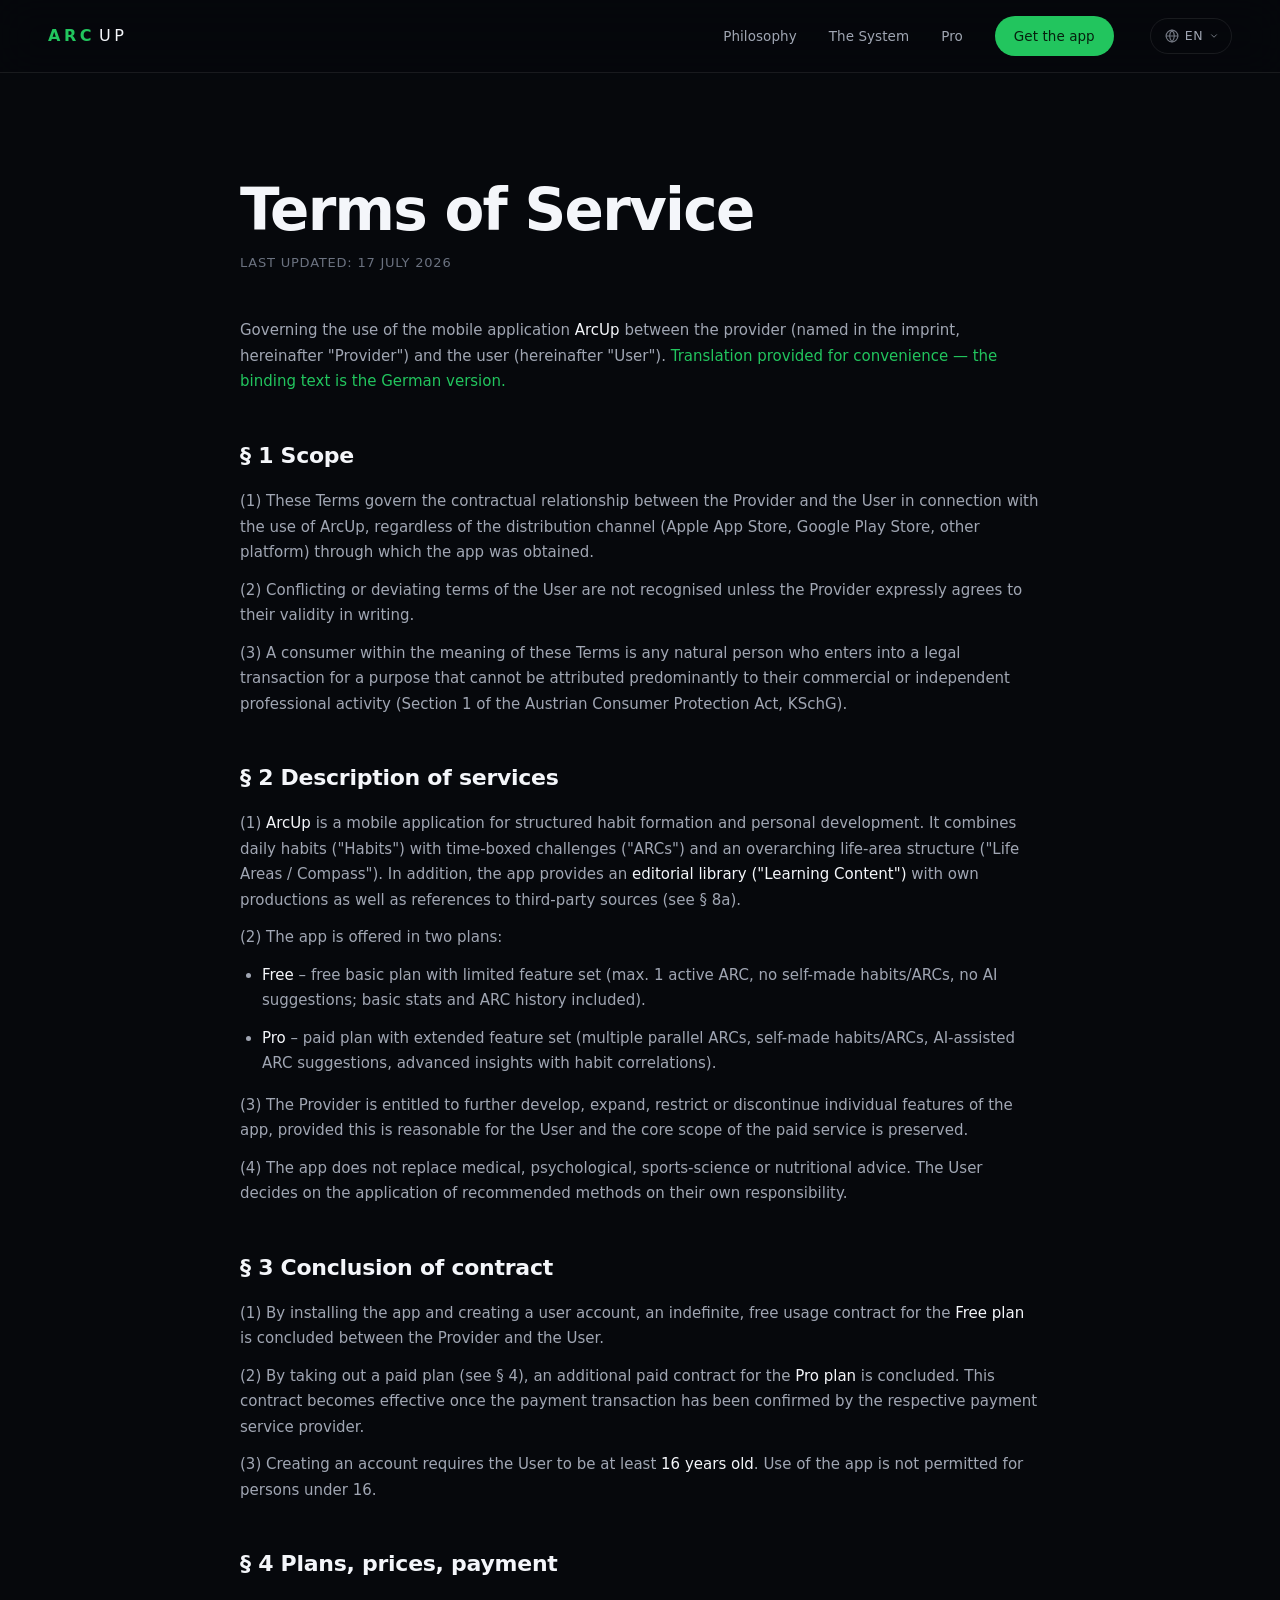
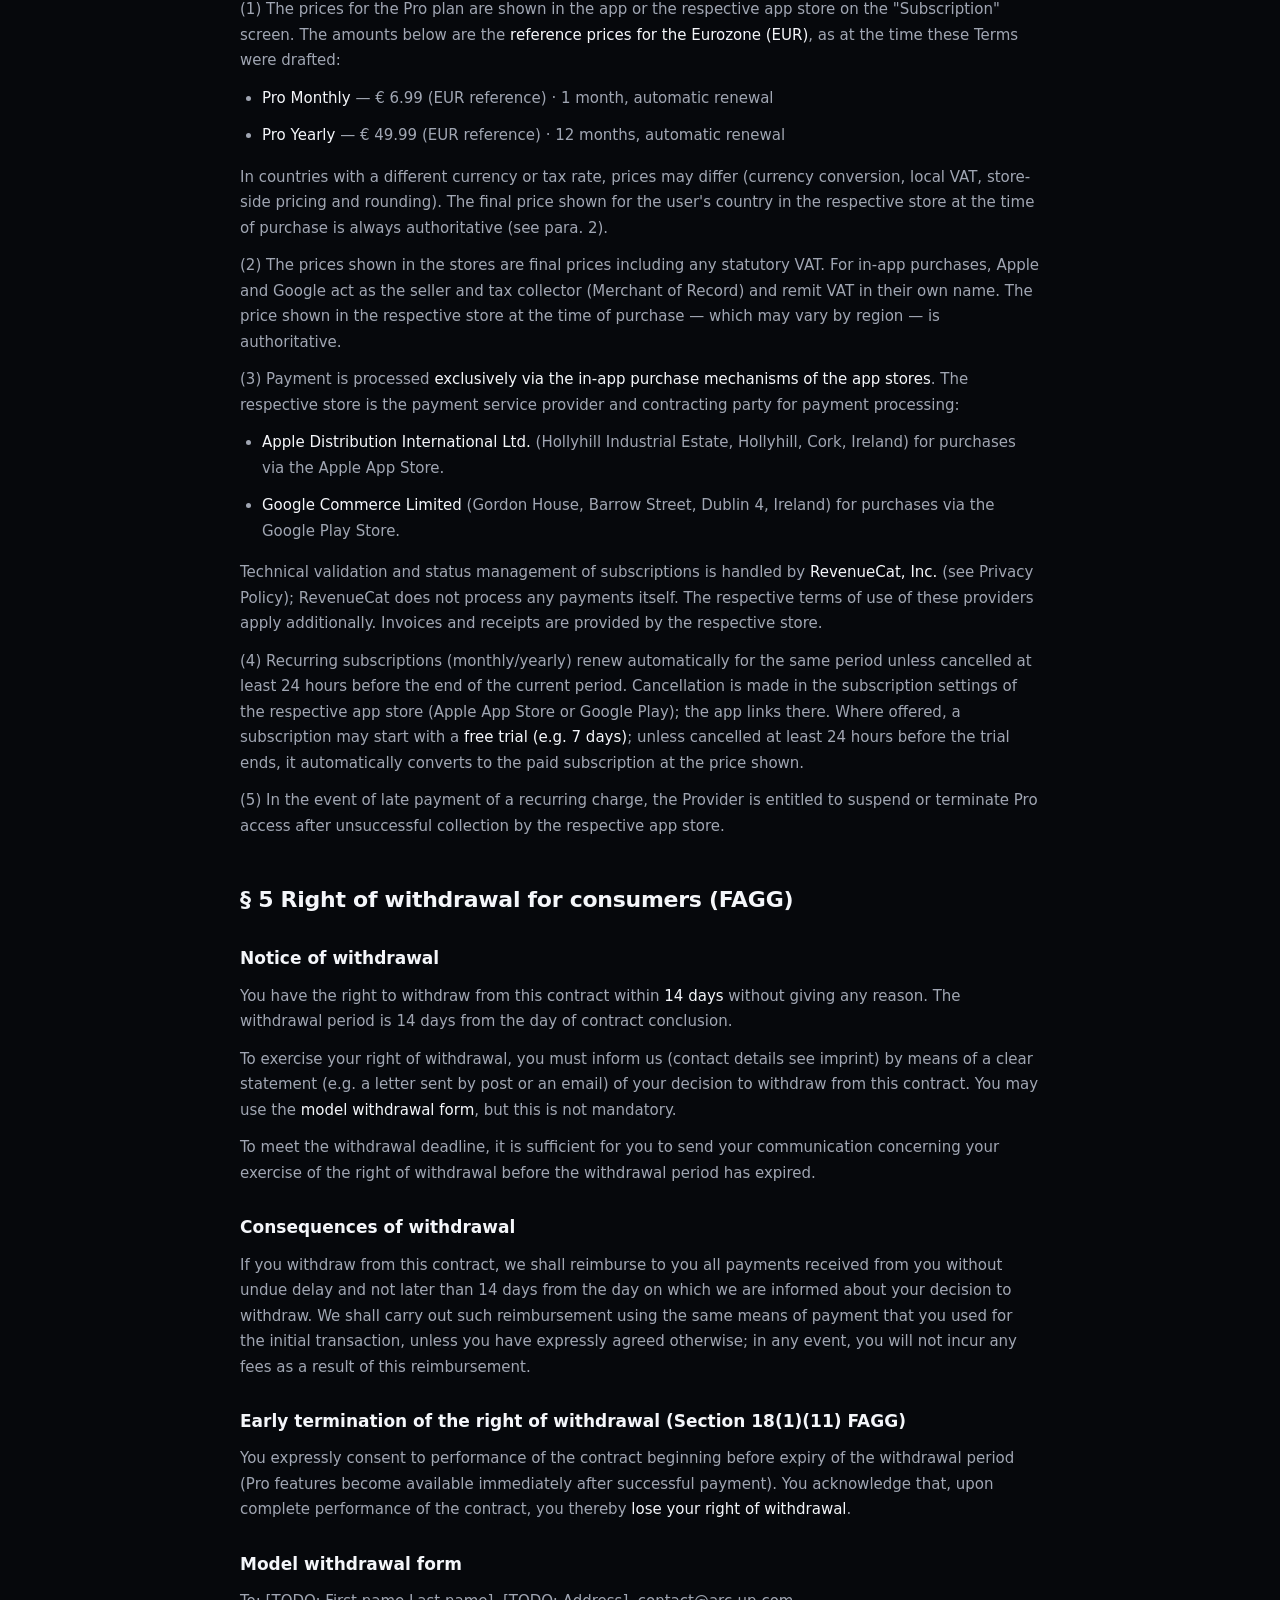
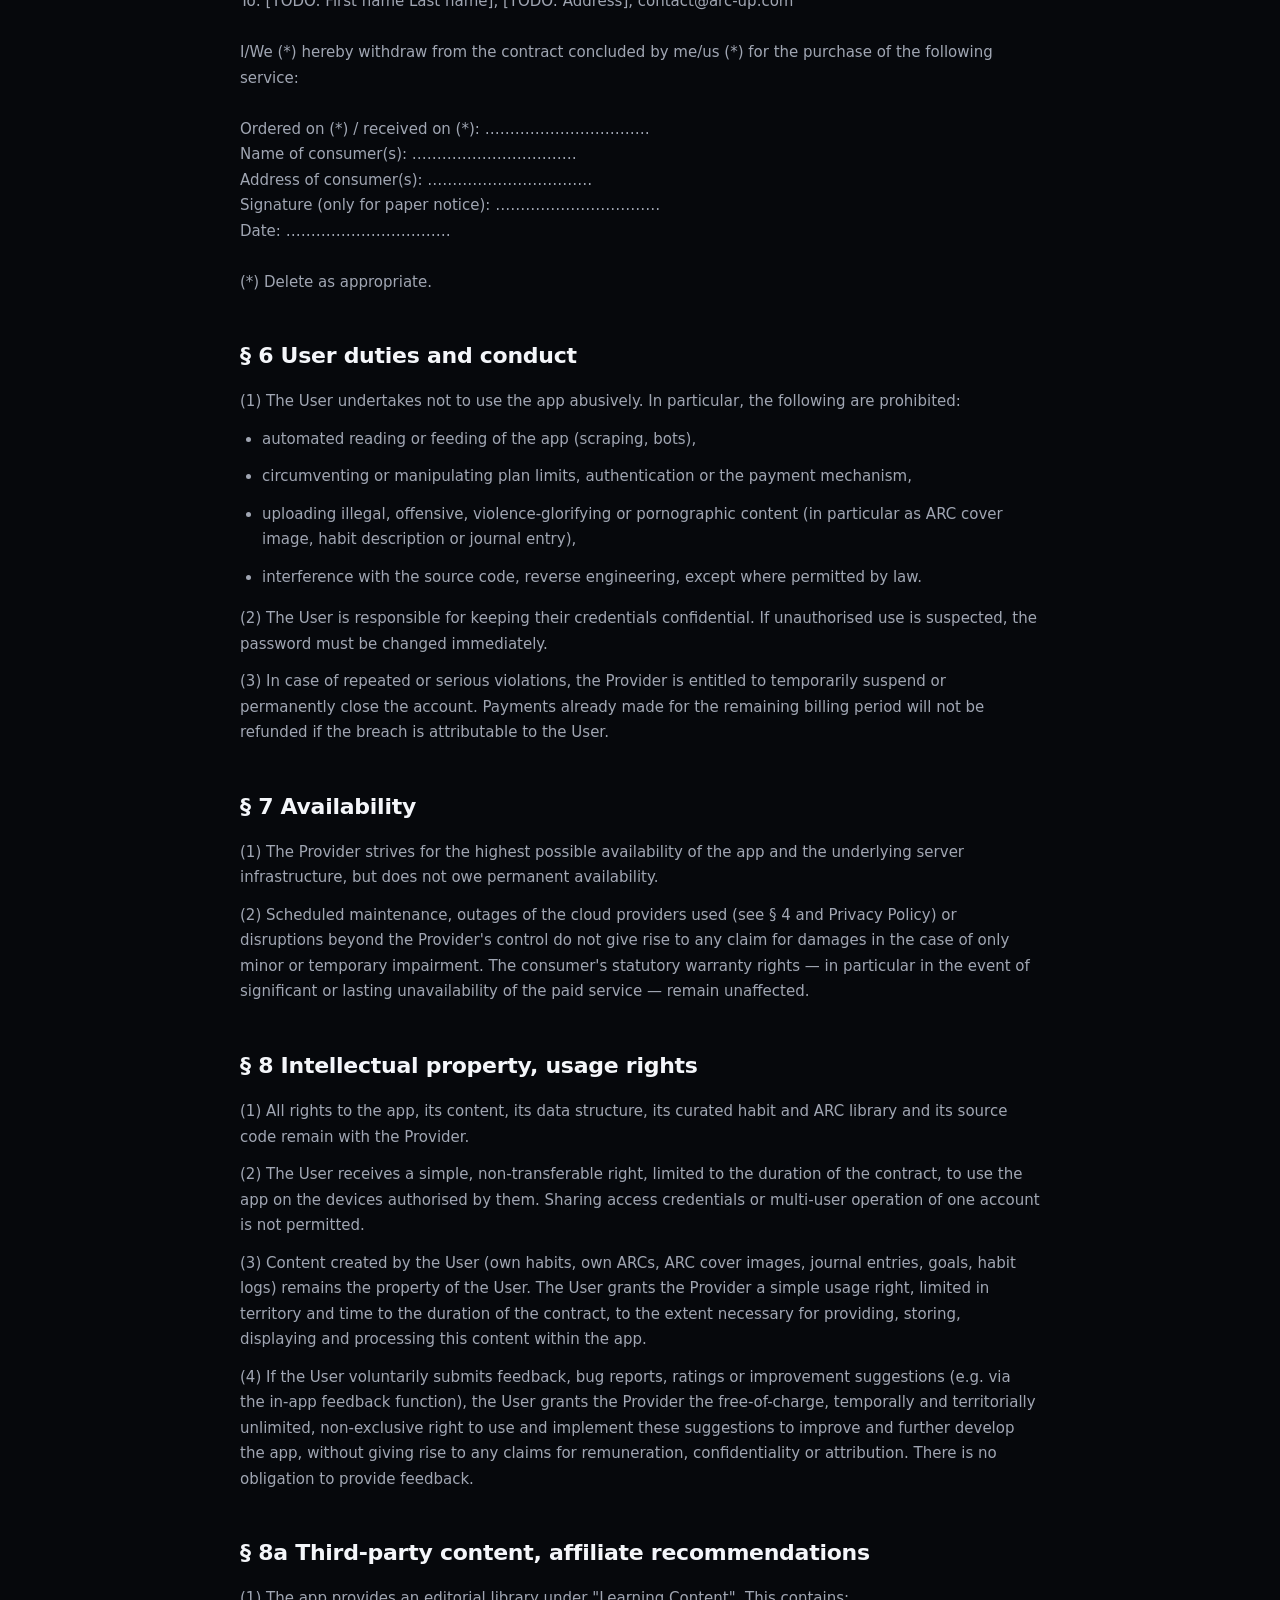
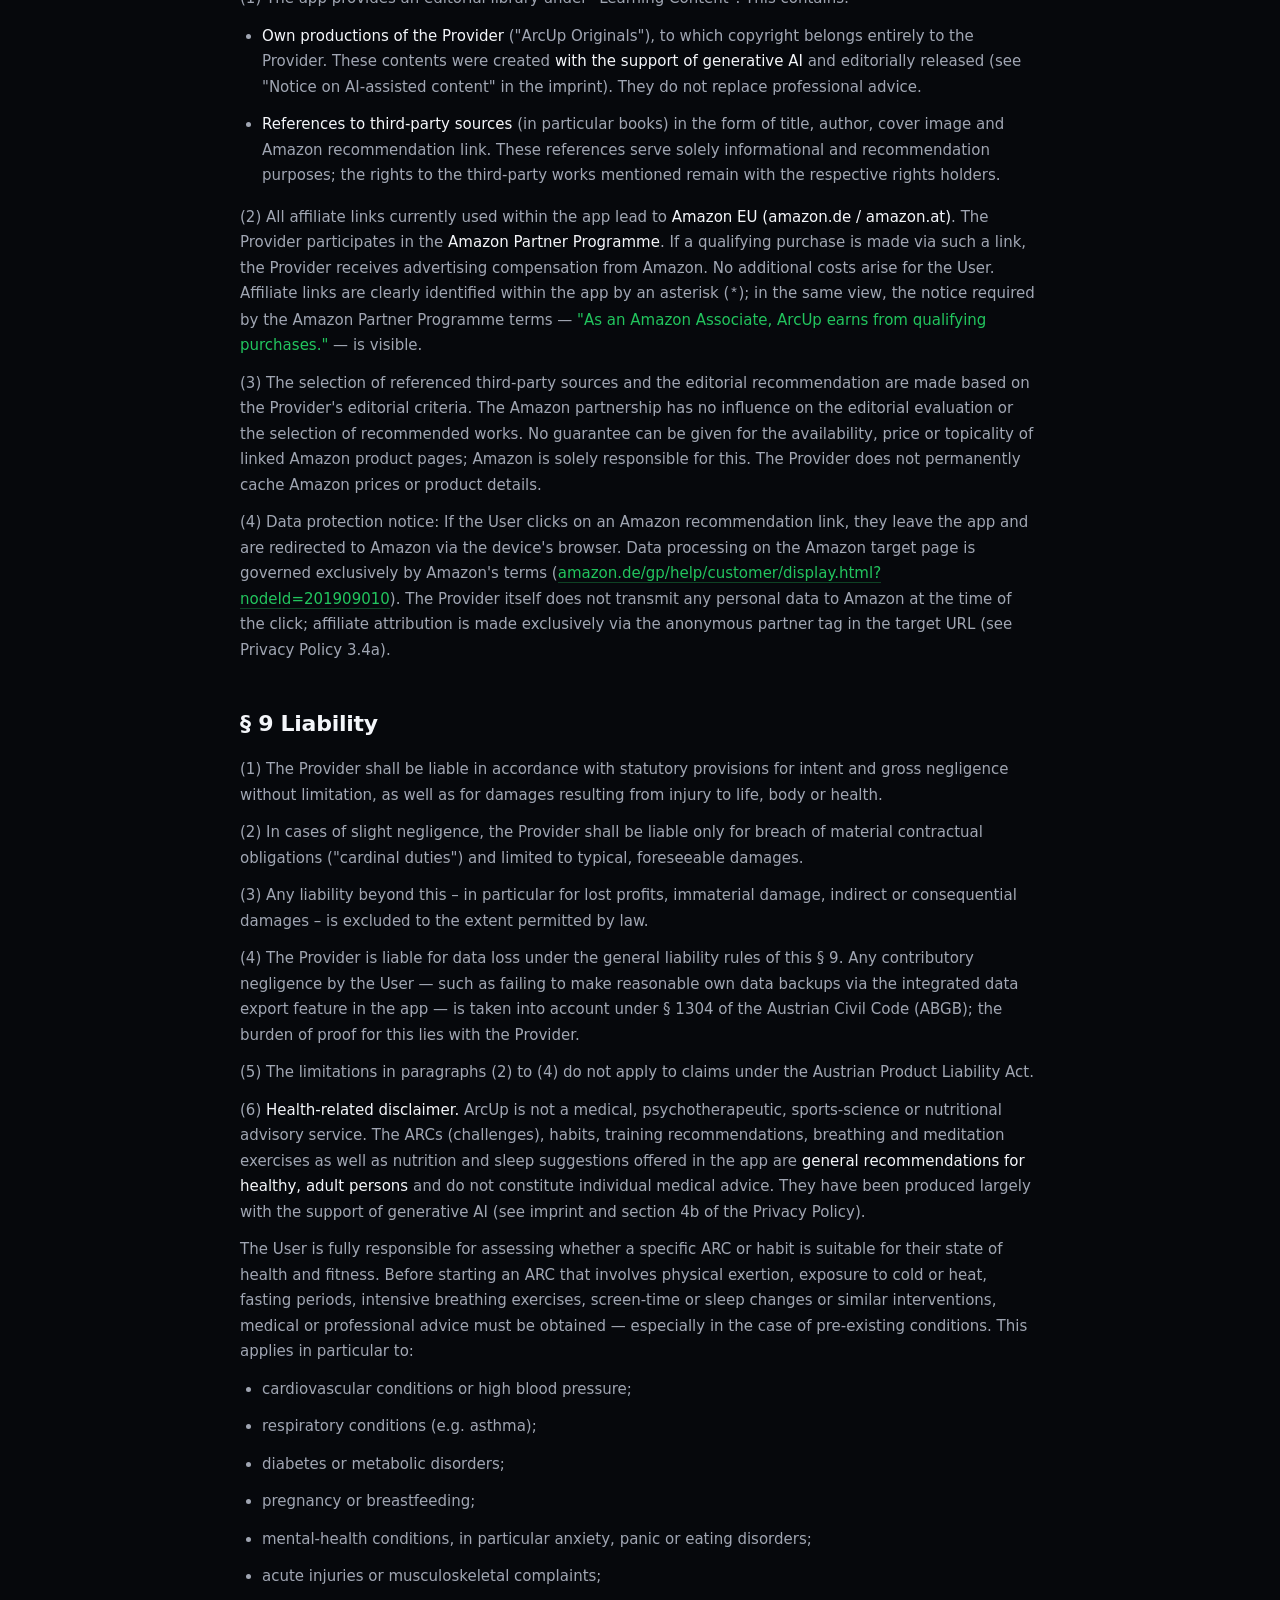
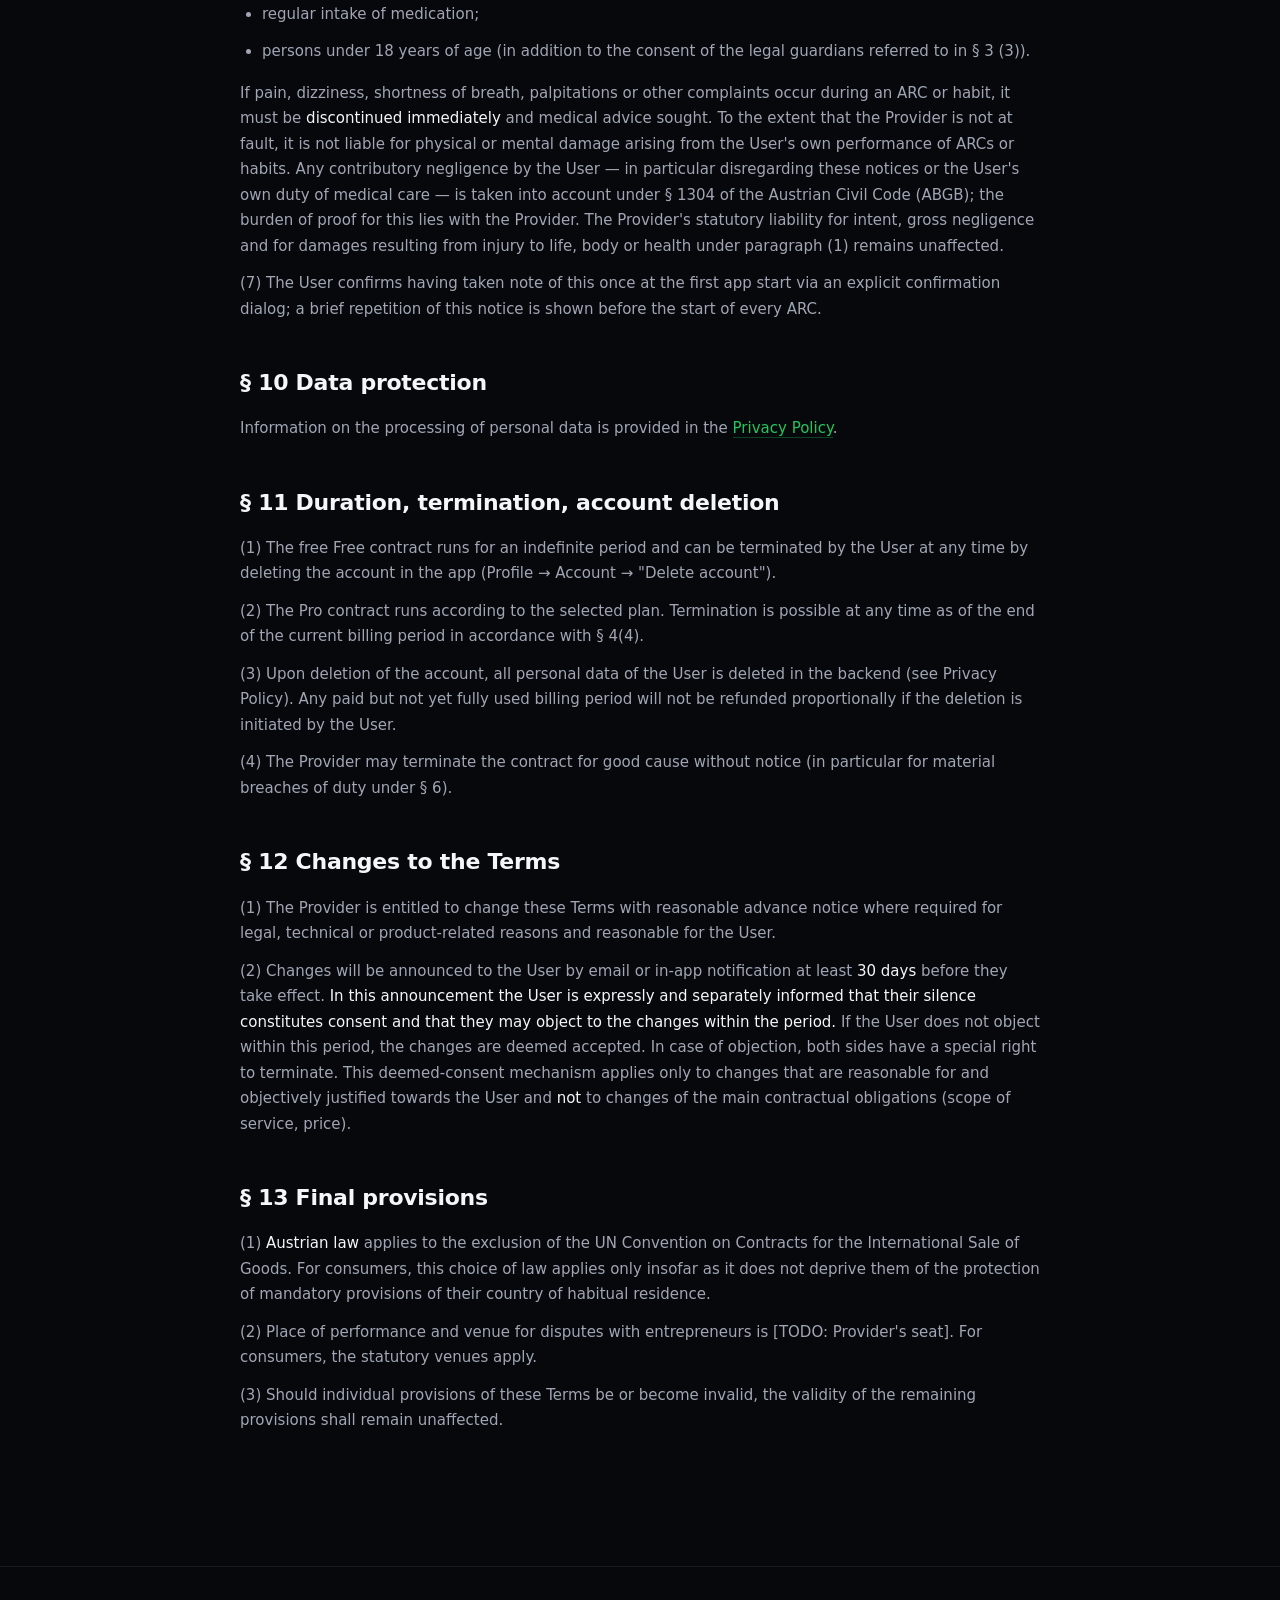
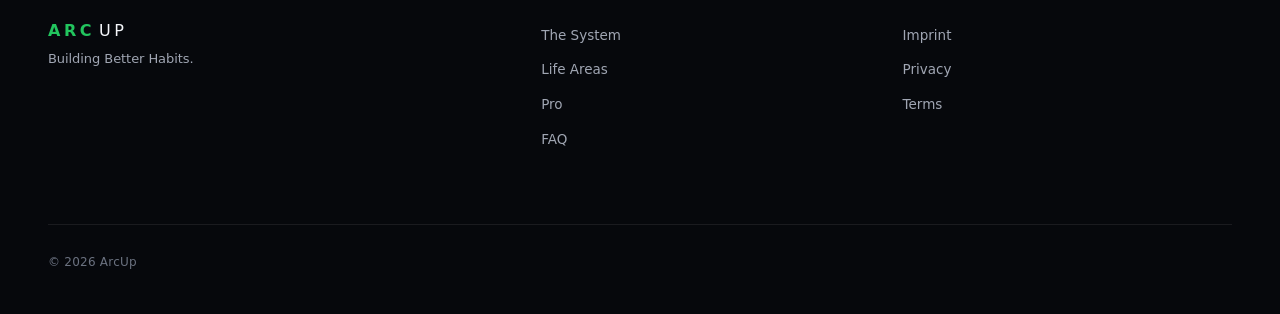
==== commit 4d69a2b6: "minor" ====
--- a/agb.html
+++ b/agb.html
@@ -38,7 +38,7 @@
 <main class="container">
   <div class="legal-page">
     <h1 data-i18n="legal.agb.title">Allgemeine Geschäftsbedingungen</h1>
-    <p class="last-updated" data-i18n="legal.lastUpdated">Stand: 1. Juni 2026</p>
+    <p class="last-updated" data-i18n="legal.lastUpdated.agb">Stand: 17. Juli 2026</p>
 
     <p class="legal-fallback-notice" data-i18n="legal.fallbackNotice"></p>
 
